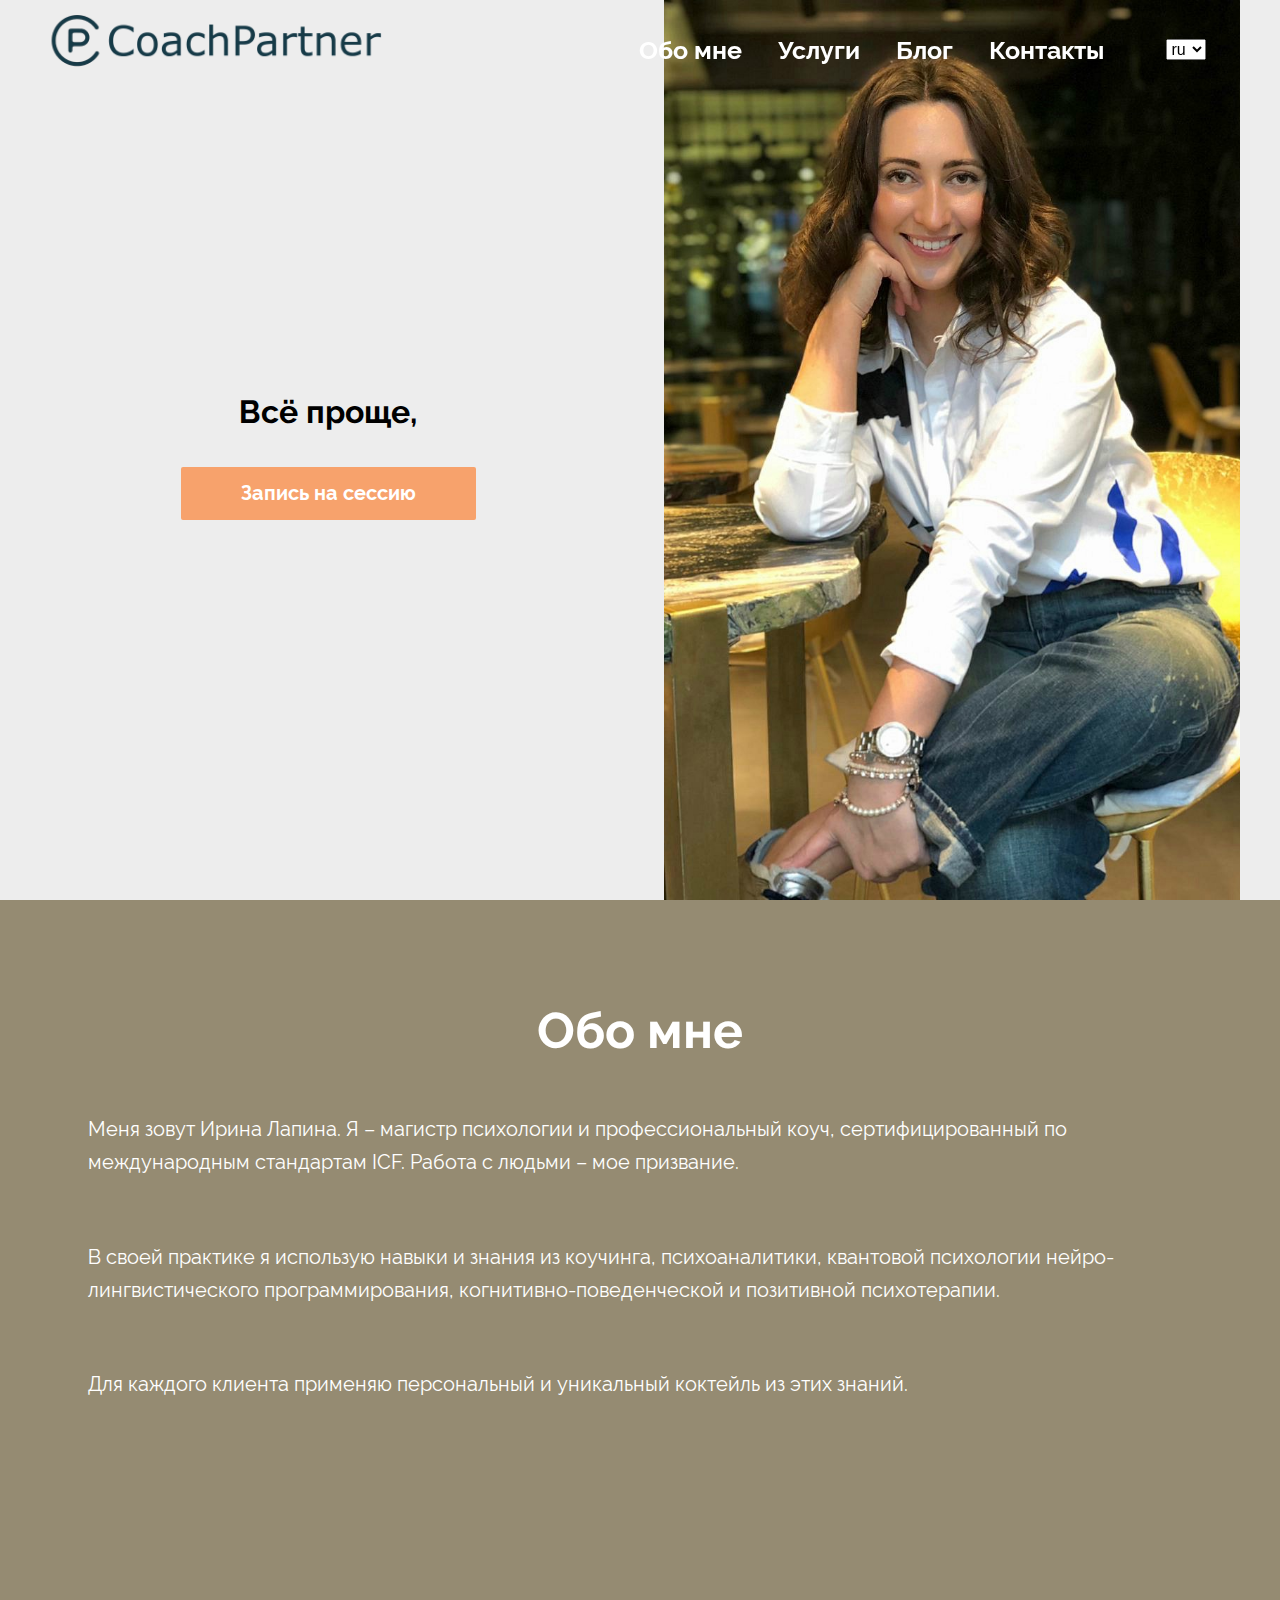
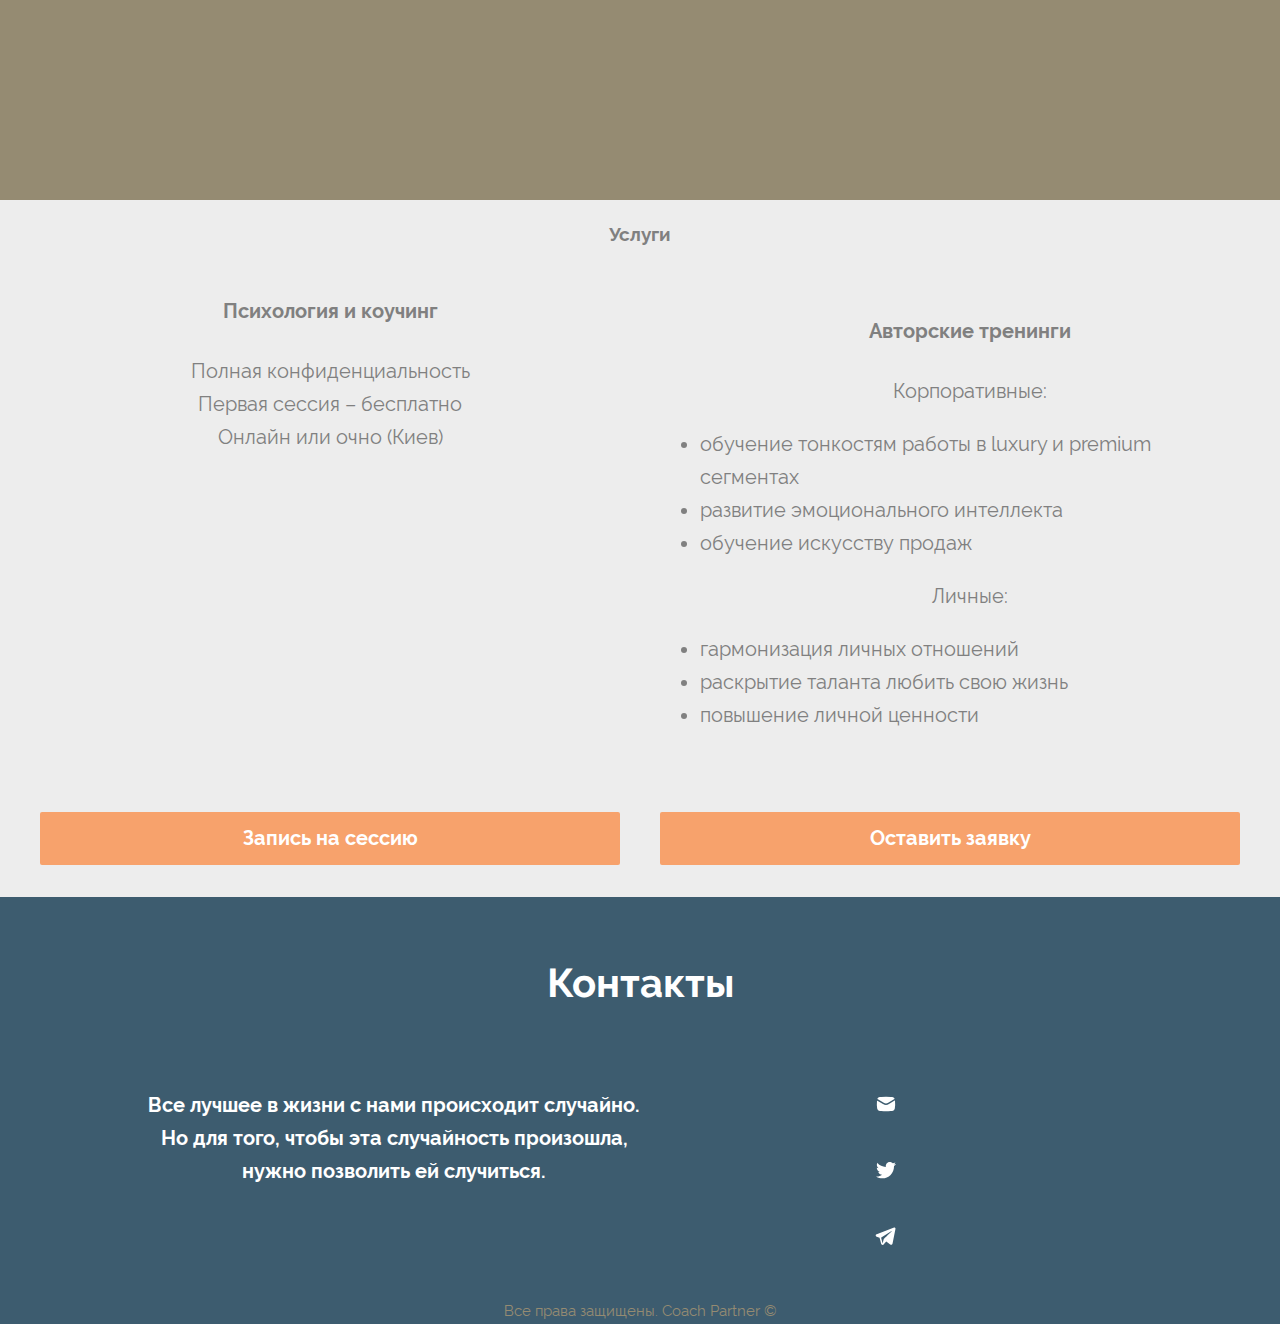
==== index.html @ 84d1369e "Add files via upload" ====
<!DOCTYPE html>
<html lang="ru">

<head>

    <meta charset="utf-8">

    <title>CoachPartner</title>

<!--    <meta name="description" content="">-->

<!--    <meta name="viewport" content="width=device-width, initial-scale=1, maximum-scale=1">-->
<!--    <link rel="shortcut icon" href="img/favicon.ico" type="image/x-icon">-->

<!--    <meta property=”og:title” content=”A15” />-->
<!--    <meta property=”og:url” content=”https://a15.org.ua” />-->
<!--    <meta property=”og:description” content= ”Ви інформуєте, ми — захищаємо.” />-->
<!--    <meta property=”og:image” content=”img/media-logo.png”/>-->
<!--    <meta property=”og:type” content=”article” />-->
<!--&lt;!&ndash;twitter&ndash;&gt;-->
<!--    <meta property=”twitter:title” content=”A15” />-->
<!--    <meta property=”twitter:url” content=”https://a15.org.ua” />-->
<!--    <meta property=”twitter:description” content= ”Ви інформуєте, ми — захищаємо.” />-->
<!--    <meta property=”twitter:image” content=”img/media-logo.png”/>-->



</head>

<body>
<!--scroll to Top button-->
<div id="scrollTop" class="scrollTop" onclick="scrollUp()" style="display: none">вверх</div>

<link rel="stylesheet" href="css/main.min.css">
<link rel="stylesheet" href="css/burger/burger.css">

<!--nav-->
<nav class="navbar" id="navbar">
    <div class="navigation grid">
        <div class="logo"></div>
        <div class="menu">
            <a href="#about">Обо мне</a>
            <a href="#team">Услуги</a>
            <a href="https://" target="_blank">Блог</a>
            <a href="#contacts">Контакты</a>
        </div>
        <!-- language switcher -->
        <div class="lang-menu">
            <!--            <label class="lang_label" for="languages">Мова:</label>-->
            <select id="languages" name="languages" onChange="window.location.href=this.value">
                <option value="ru" selected>ru</option>
                <option value="ua/index.html">ua</option>
                </select>
        </div>
        <!-- hamburger menu-->
        <div class="hamburger-menu">
            <input id="menu__toggle" type="checkbox"/>
            <label class="menu__btn" for="menu__toggle">
                <span></span>
            </label>
            <ul class="menu__box">
                <li><a class="menu__item" href="#about">Обо мне</a></li>
                <li><a class="menu__item" href="#team">Услуги</a></li> <!--переименовать-->
                <li><a class="menu__item" href="https://" target="_blank">Блог</a></li>
                <li><a class="menu__item" href="#contacts">Контакты</a></li>
            </ul>
        </div>
    </div>
</nav>

<!--./nav-->
<header class="main-header">
    <div class="container grid">
        <div class="tagline">
            <p><span class="header-h1">Всё проще, чем кажется!</span></p> <!--<span class="blinking-cursor">|</span>-->
            <a href="#about"> <!-- тут должна быть всплывающая Форма записи-->
                <div class="orange-button">Запись на сессию</div>
            </a>
        </div>
        <div class="header-content"></div>
    </div>
</header>
<!--section about-->
<section class="about" id="about">
<!--    <img src="img/media-logo.png" alt="" style="width: 0; height: 0;">-->
    <div class="container">
        <h2>Обо мне</h2>
        <p>Меня зовут Ирина Лапина. Я – магистр психологии и профессиональный коуч, сертифицированный по международным стандартам ICF.
            Работа с людьми – мое призвание.
        </p>
        <p>В своей практике я использую навыки и знания из коучинга,
            психоаналитики, квантовой психологии нейро-лингвистического программирования,
            когнитивно-поведенческой и позитивной психотерапии.
        </p>
        <p>Для каждого клиента применяю персональный и уникальный коктейль из этих знаний.
        </p>
    </div>
</section>
<!--section footer-->
<section class="services grid">
    <h3 class="services-title">Услуги</h3>
    <div class="container grid">
        <div class="psycho-couching">
            <h4>Психология и коучинг</h4>
            <p>Полная конфиденциальность<br>
                Первая сессия – бесплатно<br>
                Онлайн или очно (Киев)<br>
            </p>

        </div>
        <ul class="autor-training">
            <h4>Авторские тренинги</h4>
            <p>Корпоративные:
            <li>обучение тонкостям работы в luxury и premium сегментах</li>
            <li>развитие эмоционального интеллекта</li>
            <li>обучение искусству продаж</li>
            </p>
            <p>Личные:<br>
            <li>гармонизация личных отношений</li>
            <li>раскрытие таланта любить свою жизнь</li>
            <li>повышение личной ценности</li>
            </p>
        </ul>
        <div class="orange-button">Запись на сессию</div>
        <div class="orange-button">Оставить заявку</div> <!--дубль кноки Зпись на сессию-->
    </div>
</section>

<footer class="contacts grid" id="contacts">
    <h4>Контакты</h4>
        <div class="container grid">
            <div class="contacts__text">
                <p>Все лучшее в жизни с нами происходит случайно.<br>
                    Но для того, чтобы эта случайность произошла,<br>
                    нужно позволить ей случиться.
                </p>
            </div>
                <div class="contacts__icons grid">
                    <a class='mail' href="mailto:office@a15.org.ua">
                        <img src="img/mail.svg" alt="" class="contacts__social-mail">
                    </a>
                    <a href="https://twitter.com/a15org " target="_blank" class="contacts__social-tw">
                        <img src="img/Twitter-white.svg"
                             class='social-item contacts__social-tw-icon'
                             alt="">
                    </a>
                    <div href="https://t.me/a15org" target="_blank" class="contacts__social-tele">
                        <img src="img/Telegram-white.svg"
                             class='social-item contacts__social-tele-icon'
                             alt="">
                    </div>
                </div>
        </div>
    <div class="footer-copy">Все права защищены. Coach Partner ©</div>
</footer>



<!--./section contacts-->

<!-- lower footer -->
<!--<footer class="lower-footer">-->
<!--    <div class="container">-->
<!--        <div class="footer-copy">Всі права захищені. a15 ©</div>-->
<!--    </div>-->
<!--</footer>-->

<script src="js/scripts.min.js"></script>

</body>
</html>
---- css/main.min.css ----
/*! normalize.css v7.0.0 | MIT License | github.com/necolas/normalize.css */html{line-height:1.15;-ms-text-size-adjust:100%;-webkit-text-size-adjust:100%}body{margin:0}article,aside,footer,header,nav,section{display:block}h1{font-size:2em;margin:.67em 0}figcaption,figure,main{display:block}figure{margin:1em 40px}hr{box-sizing:content-box;height:0;overflow:visible}pre{font-family:monospace,monospace;font-size:1em}a{background-color:transparent;-webkit-text-decoration-skip:objects}abbr[title]{border-bottom:none;text-decoration:underline;text-decoration:underline dotted}b,strong{font-weight:inherit}b,strong{font-weight:bolder}code,kbd,samp{font-family:monospace,monospace;font-size:1em}dfn{font-style:italic}mark{background-color:#ff0;color:#000}small{font-size:80%}sub,sup{font-size:75%;line-height:0;position:relative;vertical-align:baseline}sub{bottom:-.25em}sup{top:-.5em}audio,video{display:inline-block}audio:not([controls]){display:none;height:0}img{border-style:none}svg:not(:root){overflow:hidden}button,input,optgroup,select,textarea{font-family:sans-serif;font-size:100%;line-height:1.15;margin:0}button,input{overflow:visible}button,select{text-transform:none}[type=reset],[type=submit],button,html [type=button]{-webkit-appearance:button}[type=button]::-moz-focus-inner,[type=reset]::-moz-focus-inner,[type=submit]::-moz-focus-inner,button::-moz-focus-inner{border-style:none;padding:0}[type=button]:-moz-focusring,[type=reset]:-moz-focusring,[type=submit]:-moz-focusring,button:-moz-focusring{outline:1px dotted ButtonText}fieldset{padding:.35em .75em .625em}legend{box-sizing:border-box;color:inherit;display:table;max-width:100%;padding:0;white-space:normal}progress{display:inline-block;vertical-align:baseline}textarea{overflow:auto}[type=checkbox],[type=radio]{box-sizing:border-box;padding:0}[type=number]::-webkit-inner-spin-button,[type=number]::-webkit-outer-spin-button{height:auto}[type=search]{-webkit-appearance:textfield;outline-offset:-2px}[type=search]::-webkit-search-cancel-button,[type=search]::-webkit-search-decoration{-webkit-appearance:none}::-webkit-file-upload-button{-webkit-appearance:button;font:inherit}details,menu{display:block}summary{display:list-item}canvas{display:inline-block}template{display:none}[hidden]{display:none}@font-face{font-family:raleway;src:url(../fonts/RalewayRegular.woff) format("woff");font-display:swap}@font-face{font-family:raleway;src:url(../fonts/RalewayBold.woff) format("woff");font-weight:700;font-display:swap}*{-webkit-box-sizing:border-box;box-sizing:border-box}:after,:before{-webkit-box-sizing:border-box;box-sizing:border-box}body,html{height:100%}body{font-size:16px;min-width:320px;position:relative;line-height:1.65;font-family:raleway,sans-serif;opacity:1}.img-responsive{display:block;max-width:100%;height:auto}.text-center{text-align:center}.grid{display:grid}.orange-button{display:inline-block;border:none;color:#fff;text-decoration:none;background-color:#f7a26c;padding:10px 60px;font-size:20px;font-weight:800;border-radius:2px;text-align:center;position:relative;outline:0;-webkit-transition:background-color .1s ease;-o-transition:background-color .1s ease;transition:background-color .1s ease;cursor:pointer}.orange-button:hover{background-color:#4b5a65}footer,header,section{width:100%;text-align:center;color:grey}.container{vertical-align:middle;max-width:1200px;margin:0 auto;padding-bottom:2rem}h1,h2{margin:0}section{background-color:#ededed}.scrollTop{z-index:20;position:fixed;color:#fff;background:#555;border-radius:50%;opacity:.7;bottom:1em;right:1em;padding:13px 0;width:50px;height:50px;text-align:center;margin-bottom:13px;font-family:monospace;font-size:13px;text-decoration:none;cursor:pointer;-webkit-touch-callout:none;-webkit-user-select:none;-moz-user-select:none;-ms-user-select:none;user-select:none;-webkit-transition:.5s;-o-transition:.5s;transition:.5s}.scrollTop:hover{background:#333;opacity:.95;-webkit-transition:.5s;-o-transition:.5s;transition:.5s;-webkit-box-shadow:0 0 5px rgba(0,0,0,.5);box-shadow:0 0 5px rgba(0,0,0,.5)}.navbar{position:fixed;top:0;z-index:10000;width:100%;line-height:2;background:rgba(0,0,0,0);-webkit-transition:all 1s ease-out;-o-transition:all 1s ease-out;transition:all 1s ease-out}.navbar .navigation{grid-template-columns:3fr 6fr 1fr;margin:0 auto;max-width:1200px}.navbar .navigation .hamburger-menu{display:none}.navbar .navigation .logo{background-image:url(../img/logotip.png);background-position:center;background-size:contain;background-repeat:no-repeat}.navbar .navigation .menu{padding:1.5rem 0;text-align:right;-webkit-align-content:center;-ms-flex-line-pack:center;align-content:center;-webkit-transition:all .5s ease;-o-transition:all .5s ease;transition:all .5s ease}.navbar .navigation .menu a{margin:0 1rem;font-weight:700;color:#fff;text-decoration:none;font-size:25px;-webkit-transition:all .5s ease;-o-transition:all .5s ease;transition:all .5s ease}.navbar .navigation .menu a:hover{color:#f7a26c;-webkit-transition:all .5s ease;-o-transition:all .5s ease;transition:all .5s ease}.navbar .navigation .menu a:active{color:#f7a26c;-webkit-transition:all .5s ease;-o-transition:all .5s ease;transition:all .5s ease}.navbar .navigation .lang-menu{-webkit-box-align:center;-webkit-align-items:center;-ms-flex-align:center;align-items:center;text-align:right;margin:1.1rem;padding:1rem;-webkit-transition:all .5s ease;-o-transition:all .5s ease;transition:all .5s ease}.navbar .navigation .lang-menu .lang_label{color:#fff;font-weight:700}.navbar-onscroll{background:#e7e7dc;position:fixed;top:0;z-index:10000;width:100%;line-height:2;-webkit-transition:all .5s ease-out;-o-transition:all .5s ease-out;transition:all .5s ease-out;font-family:Arial;font-size:41px;color:#fff}.navbar-onscroll .navigation{grid-template-columns:3fr 6fr 1fr;margin:0 auto;max-width:1200px}.navbar-onscroll .navigation .hamburger-menu{display:none}.navbar-onscroll .navigation .logo{background-image:url(../img/logotip.png);background-position:center;background-size:contain;background-repeat:no-repeat}.navbar-onscroll .navigation .menu{padding:1rem 0;text-align:right;-webkit-align-content:center;-ms-flex-line-pack:center;align-content:center;-webkit-transition:all .5s ease;-o-transition:all .5s ease;transition:all .5s ease}.navbar-onscroll .navigation .menu a{margin:0 1rem;font-weight:700;color:#153b47;text-decoration:none;font-size:20px;-webkit-transition:all .5s ease;-o-transition:all .5s ease;transition:all .5s ease}.navbar-onscroll .navigation .menu a:hover{color:#f7a26c;-webkit-transition:all .5s ease;-o-transition:all .5s ease;transition:all .5s ease}.navbar-onscroll .navigation .menu a:active{color:#f7a26c;-webkit-transition:all .5s ease;-o-transition:all .5s ease;transition:all .5s ease}.navbar-onscroll .navigation .lang-menu{display:none}.main-header{background:#ededed;height:100%}.main-header .container{grid-template-columns:1fr 1fr;grid-auto-rows:100vh;grid-gap:3rem}.main-header .container .tagline{-webkit-align-self:center;-ms-flex-item-align:center;align-self:center}.main-header .container .tagline .header-h1{color:#000;margin:0 auto 0;font-size:2rem;text-align:center;line-height:1;font-weight:700}.main-header .container .tagline .orange-button{margin-top:20px}.main-header .container .header-content{background-image:url(../img/Lapina.jpg);background-size:cover;background-position:top;background-repeat:no-repeat}.about{position:relative;background:#958b72;background-position:center top;overflow:hidden;background-size:cover;-webkit-background-size:cover;background-repeat:no-repeat;-o-background-size:cover;-moz-background-size:cover;min-height:100vh;color:#fff;z-index:1;-webkit-box-pack:center;-webkit-justify-content:center;-ms-flex-pack:center;justify-content:center}.about::before{z-index:-1;content:'';position:absolute;top:0;right:0;bottom:0;left:0}.about .container h2{color:#fff;margin-top:10vh;border-width:5px;font-size:50px}.about .container p{color:#fff;font-size:20px;font-weight:500;text-align:left;padding:1.3rem 3rem}.services .container{grid-template-columns:1fr 1fr;grid-template-rows:auto auto;grid-gap:2em;font-size:20px}.services .container .psycho-couching{text-align:center}.services .container .autor-training{text-align:center;list-style-type:disc}.services .container .autor-training li{text-align:left}.contacts{font-size:40px;color:#fff;background-color:#3d5c6f}.contacts .container{grid-template-columns:1fr 1fr}.contacts .container .contacts__text{font-size:20px;font-weight:600}.contacts .footer-copy{color:#958b72;font-size:15px}@-webkit-keyframes blink{from,to{color:transparent}50%{color:#fff}}@keyframes blink{from,to{color:transparent}50%{color:#fff}}@media only screen and (max-width:1200px){.main-header{line-height:1}.main-header .header-content .header-h1{font-size:3rem}.main-header .header-content .blinking-cursor{font-size:3rem}}@media only screen and (max-width:992px){.navbar .navigation .menu{padding:2rem 0}.navbar .navigation .menu a{font-size:1rem}.main-header .header-content .header-h1{font-size:2.5rem}.main-header .header-content .blinking-cursor{font-size:2.5rem}.team .container{grid-template-columns:.5fr 2fr;grid-gap:2rem;padding:4rem 5% 2rem}.team .container .team__picture{height:10rem;width:10rem}.team .container .team__picture img{width:10rem}.team .container .team__description h3{line-height:1.3}.team .container .team__description h5{font-size:1.2rem}.team .container .team__description .team__social{margin-left:-10px}.team .container .bio{grid-column:1/3;padding-left:50px}.team .container .bio li{margin-left:-31px}.contacts .container{display:block;padding:0 5%}.contacts .container .contacts__title{grid-column:1}}@media only screen and (max-width:768px){.navbar .navigation{grid-template-columns:1fr 6fr 1fr}.navbar .navigation .logo{font-size:20px;padding:1rem 0 0 0}.navbar .navigation .menu{padding:1.3rem 0}.navbar .navigation .menu a{font-size:12px;margin:0 .5rem}.navbar .navigation .lang-menu{padding:0;margin:1.3rem .5rem 0 0}.navbar-onscroll .navigation{grid-template-columns:1fr 6fr 1fr}.navbar-onscroll .navigation .logo{font-size:20px;padding:.7rem 0 0 0}.navbar-onscroll .navigation .menu{padding:1rem 0}.navbar-onscroll .navigation .menu a{font-size:12px;margin:0 .5rem}.navbar-onscroll .navigation .lang-menu{margin:1rem .5rem 0 0}.main-header .header-content{margin-top:100px}.main-header .header-content .header-h1{font-size:1.6rem}.about .container p{font-size:20px}.team .container{grid-template-columns:1fr}.team .container .team__title{grid-column:1/2;text-align:center}.team .container .team__description .team__social{-webkit-box-pack:center;-webkit-justify-content:center;-ms-flex-pack:center;justify-content:center}.team .container .team__description h3,.team .container .team__description h5{text-align:center}.team .container .team__picture{margin:0 auto;width:18rem;height:18rem}.team .container .team__picture img{width:18rem}.team .container .bio{grid-column:1/1}}@media only screen and (max-width:480px){.scrollTop{bottom:5em}.navbar{top:auto;bottom:0;padding-bottom:1rem}.navbar .navigation .menu{display:none}.navbar .navigation .lang-menu{grid-column:2/3;text-align:center}.navbar .navigation .hamburger-menu{display:block}.navbar-onscroll{top:auto;bottom:0;padding-bottom:1rem}.navbar-onscroll .navigation .logo{padding-top:1rem}.navbar-onscroll .navigation .menu{display:none}.navbar-onscroll .navigation .lang-menu{grid-column:2/3;text-align:center;padding:.3rem 0 0 0}.navbar-onscroll .navigation .hamburger-menu{display:block}.main-header .header-content .header-h1{font-size:1.2rem}.about .container p{font-size:14px}.contacts{padding-bottom:50px}}@media only screen and (max-width:320px){.main-header .header-content .header-h1{font-size:1.1rem}}
---- css/burger/burger.css ----
#menu__toggle {
    opacity: 0;
    float: right;
}

#menu__toggle:checked + .menu__btn > span {
    transform: rotate(45deg);
}
#menu__toggle:checked + .menu__btn > span::before {
    top: 0;
    transform: rotate(0deg);
}
#menu__toggle:checked + .menu__btn > span::after {
    top: 0;
    transform: rotate(90deg);
}
#menu__toggle:checked ~ .menu__box {
    bottom: 0 !important;
}
.menu__btn {
    position: absolute;
    top: 25px;
    right: 20px;
    width: 26px;
    height: 26px;
    cursor: pointer;
    z-index: 1;
    margin: .7rem;
}
.menu__btn > span,
.menu__btn > span::before,
.menu__btn > span::after {
    display: block;
    position: absolute;
    width: 100%;
    height: 3px;
    background-color: white;
    transition-duration: .2s;
}
.menu__btn > span::before {
    content: '';
    top: -8px;
}
.menu__btn > span::after {
    content: '';
    top: 8px;
}
.menu__box {
    display: block;
    position: absolute;
    bottom: -100000%;
    right: 0;
    width: 100%;
    height: 100vh;
    margin: 0;
    padding: 70% 50px;
    list-style: none;
    background-color: black;
    opacity: 1;
    box-shadow: 2px 2px 6px rgba(0, 0, 0, .4);
    transition: top .25s ease;
}
.menu__item {
    display: block;
    padding: 12px 24px;
    color: #cfcfcf;
    font-family: 'Roboto', sans-serif;
    font-size: 20px;
    font-weight: 600;
    text-decoration: none;
    transition-duration: 2s;
    text-align: center;
}
.menu__item:hover {
    background-color: black;
}

.hamburger-menu ul li {
    opacity: 0;
}

.hamburger-menu ul li:nth-of-type(1) {
    -webkit-animation: menu-item-anim 1.6s forwards 1s ease-in-out;
    animation: menu-item-anim 1s forwards 1s ease-in-out;
}
.hamburger-menu ul li:nth-of-type(2) {
    -webkit-animation: menu-item-anim 0.6s forwards 1.2s ease-in-out;
    animation: menu-item-anim 1s forwards 1.5s ease-in-out;
}
.hamburger-menu ul li:nth-of-type(3) {
    -webkit-animation: menu-item-anim 0.6s forwards 1.4s ease-in-out;
    animation: menu-item-anim 1s forwards 2s ease-in-out;
}

.hamburger-menu ul li:nth-of-type(4) {
    -webkit-animation: menu-item-anim 0.6s forwards 1.6s ease-in-out;
    animation: menu-item-anim 1s forwards 2.5s ease-in-out;
}

@-webkit-keyframes menu-item-anim {
    from {
        -webkit-transform: translateY(70%);
        transform: translateY(70%);
        opacity: 0;
    }
    to {
        -webkit-transform: translateY(0);
        transform: translateY(0);
        opacity: 1;
    }
}
@keyframes menu-item-anim {
    from {
        -webkit-transform: translateY(70%);
        transform: translateY(70%);
        opacity: 0;
    }
    to {
        -webkit-transform: translateY(0);
        transform: translateY(0);
        opacity: 1;
    }
}

.hamburger-menu ul li {
    opacity: 0;
}
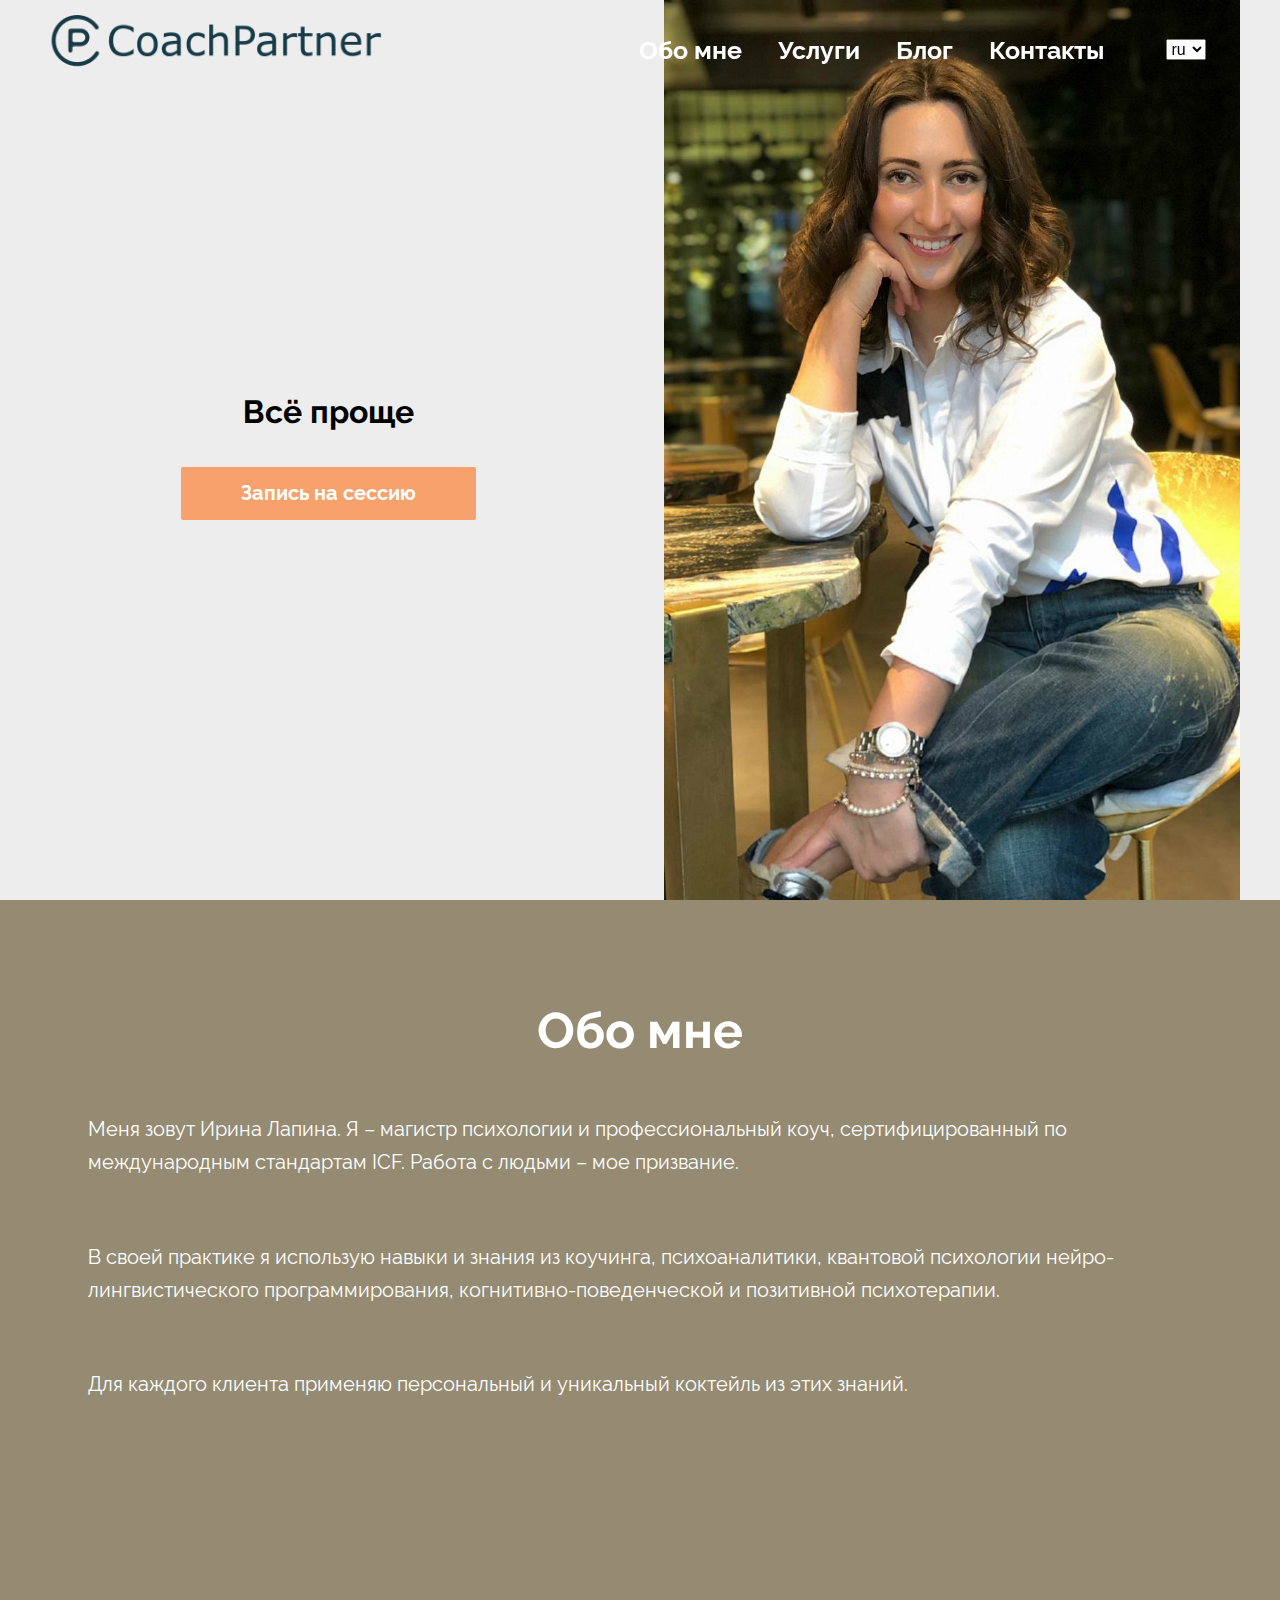
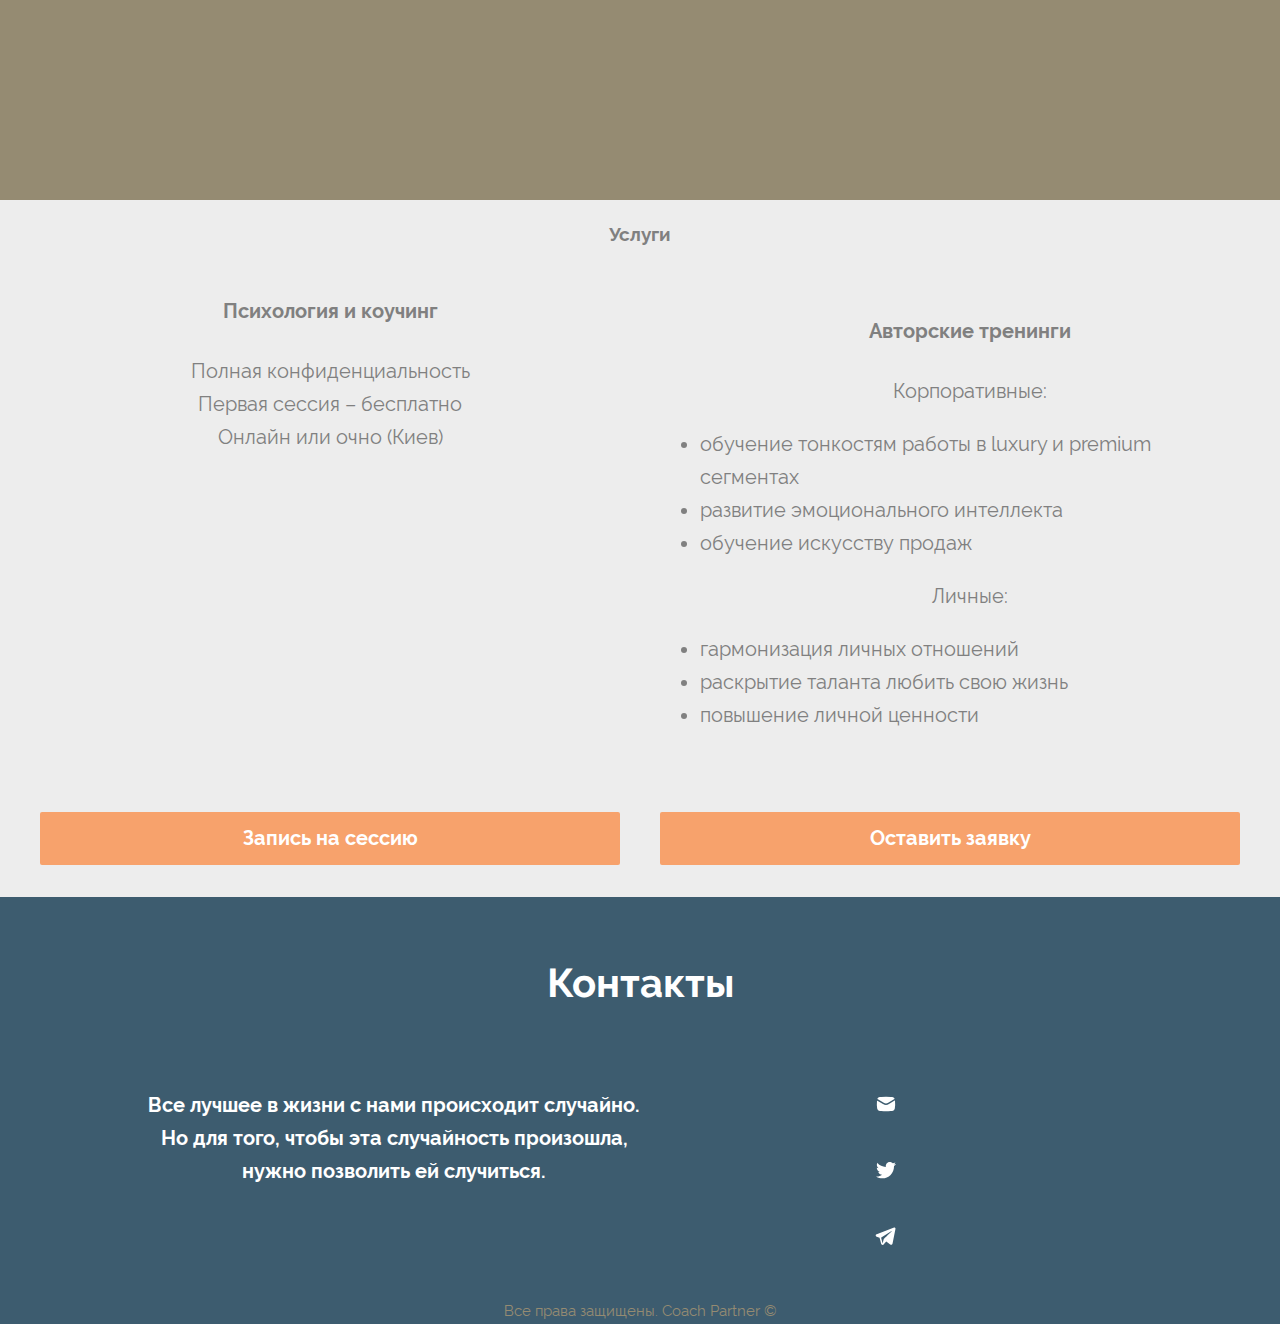
==== commit 18914396: "test" ====
--- a/index.html
+++ b/index.html
@@ -96,6 +96,7 @@
         </p>
     </div>
 </section>
+
 <!--section footer-->
 <section class="services grid">
     <h3 class="services-title">Услуги</h3>
@@ -151,6 +152,7 @@
                     </div>
                 </div>
         </div>
+    
     <div class="footer-copy">Все права защищены. Coach Partner ©</div>
 </footer>
 
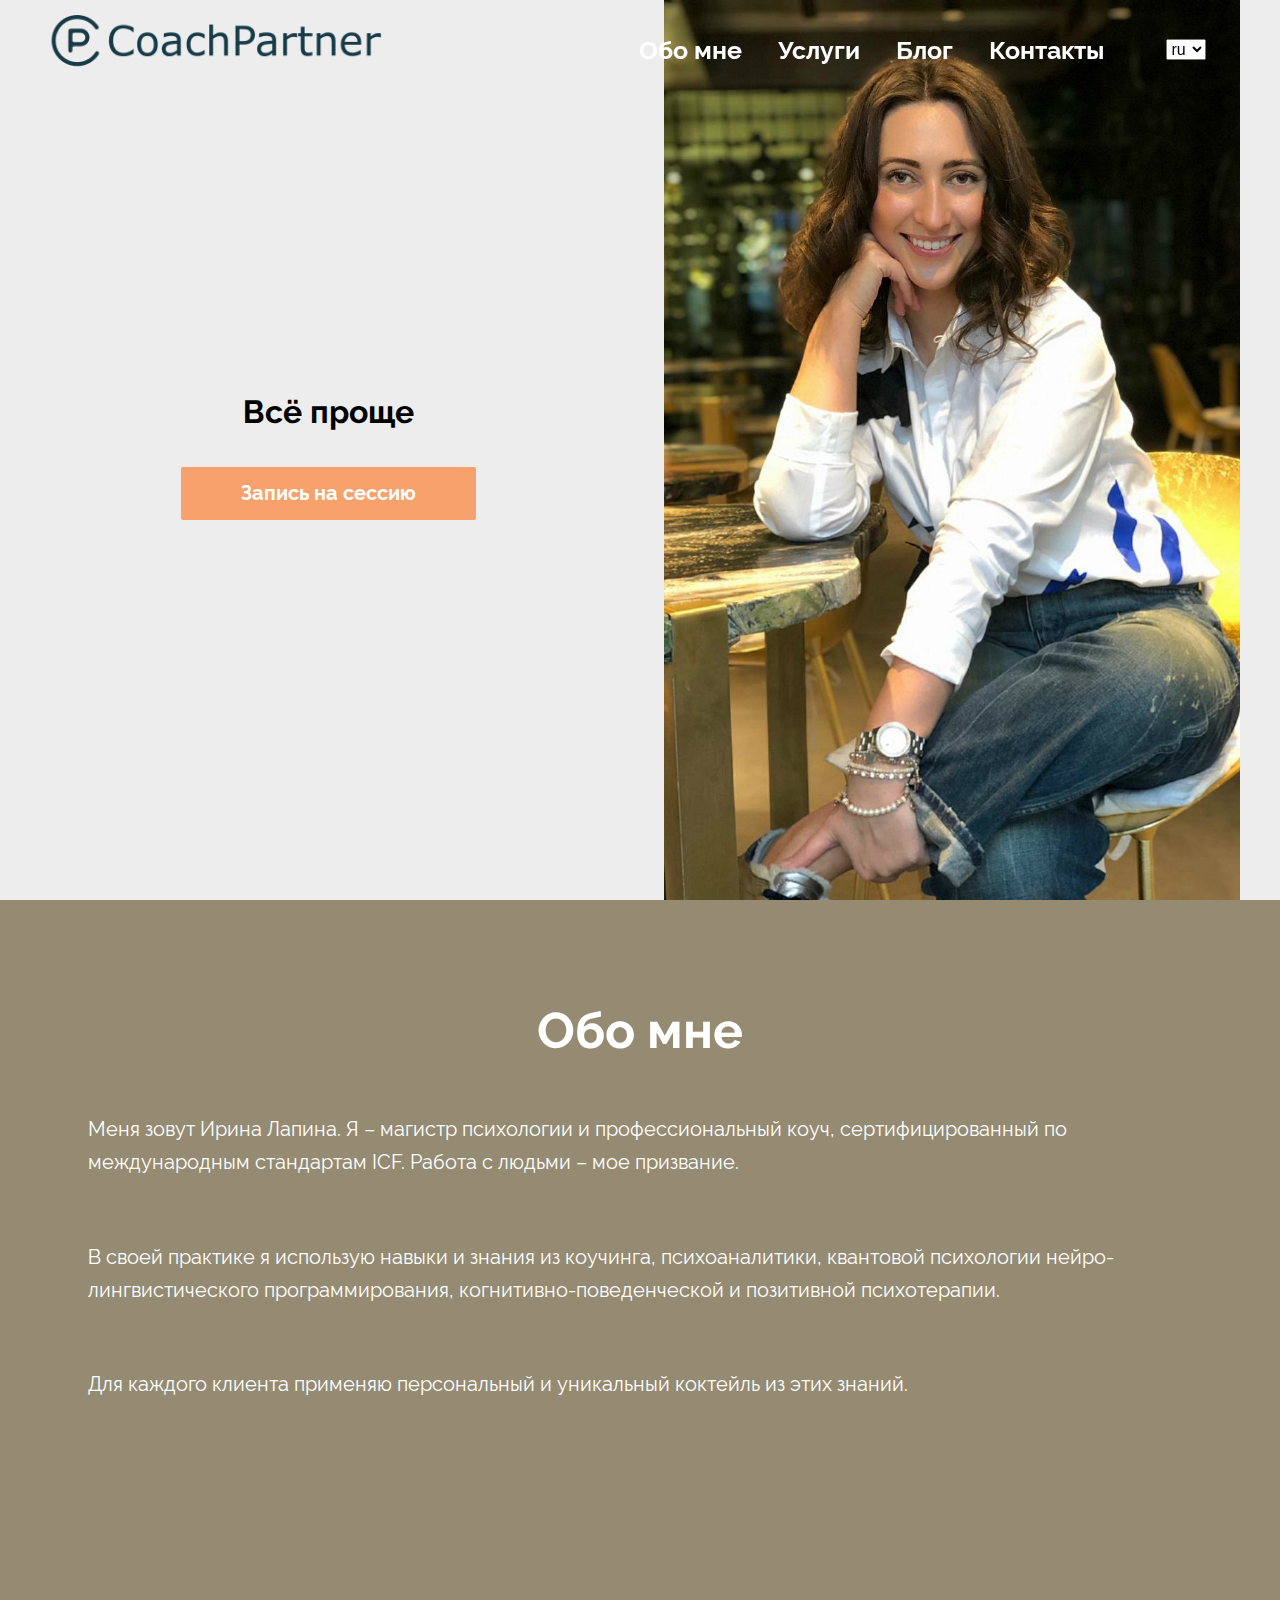
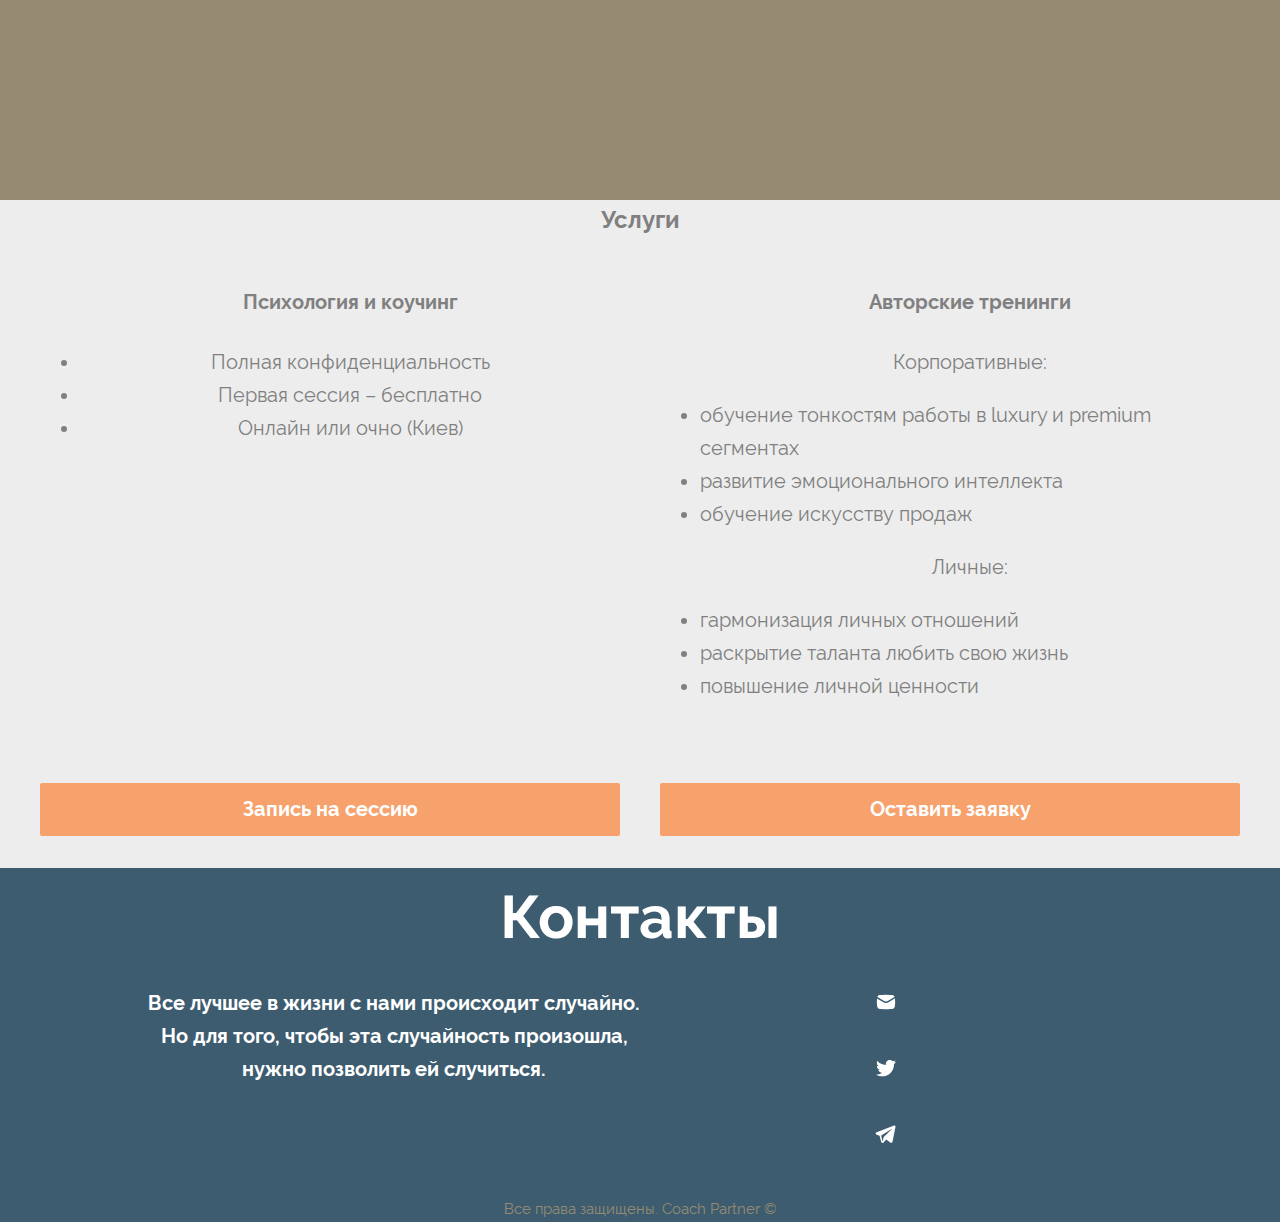
==== commit 608c0316: "14/03" ====
--- a/index.html
+++ b/index.html
@@ -99,16 +99,15 @@
 
 <!--section footer-->
 <section class="services grid">
-    <h3 class="services-title">Услуги</h3>
+    <h2 class="services-title">Услуги</h2>
     <div class="container grid">
-        <div class="psycho-couching">
+        <ul class="psycho-couching">
             <h4>Психология и коучинг</h4>
-            <p>Полная конфиденциальность<br>
-                Первая сессия – бесплатно<br>
-                Онлайн или очно (Киев)<br>
-            </p>
+            <li>Полная конфиденциальность</li>
+            <li>Первая сессия – бесплатно</li>
+            <li>Онлайн или очно (Киев)</li>
 
-        </div>
+        </ul>
         <ul class="autor-training">
             <h4>Авторские тренинги</h4>
             <p>Корпоративные:
@@ -128,7 +127,7 @@
 </section>
 
 <footer class="contacts grid" id="contacts">
-    <h4>Контакты</h4>
+    <h2>Контакты</h2>
         <div class="container grid">
             <div class="contacts__text">
                 <p>Все лучшее в жизни с нами происходит случайно.<br>
@@ -152,7 +151,7 @@
                     </div>
                 </div>
         </div>
-    
+
     <div class="footer-copy">Все права защищены. Coach Partner ©</div>
 </footer>
 
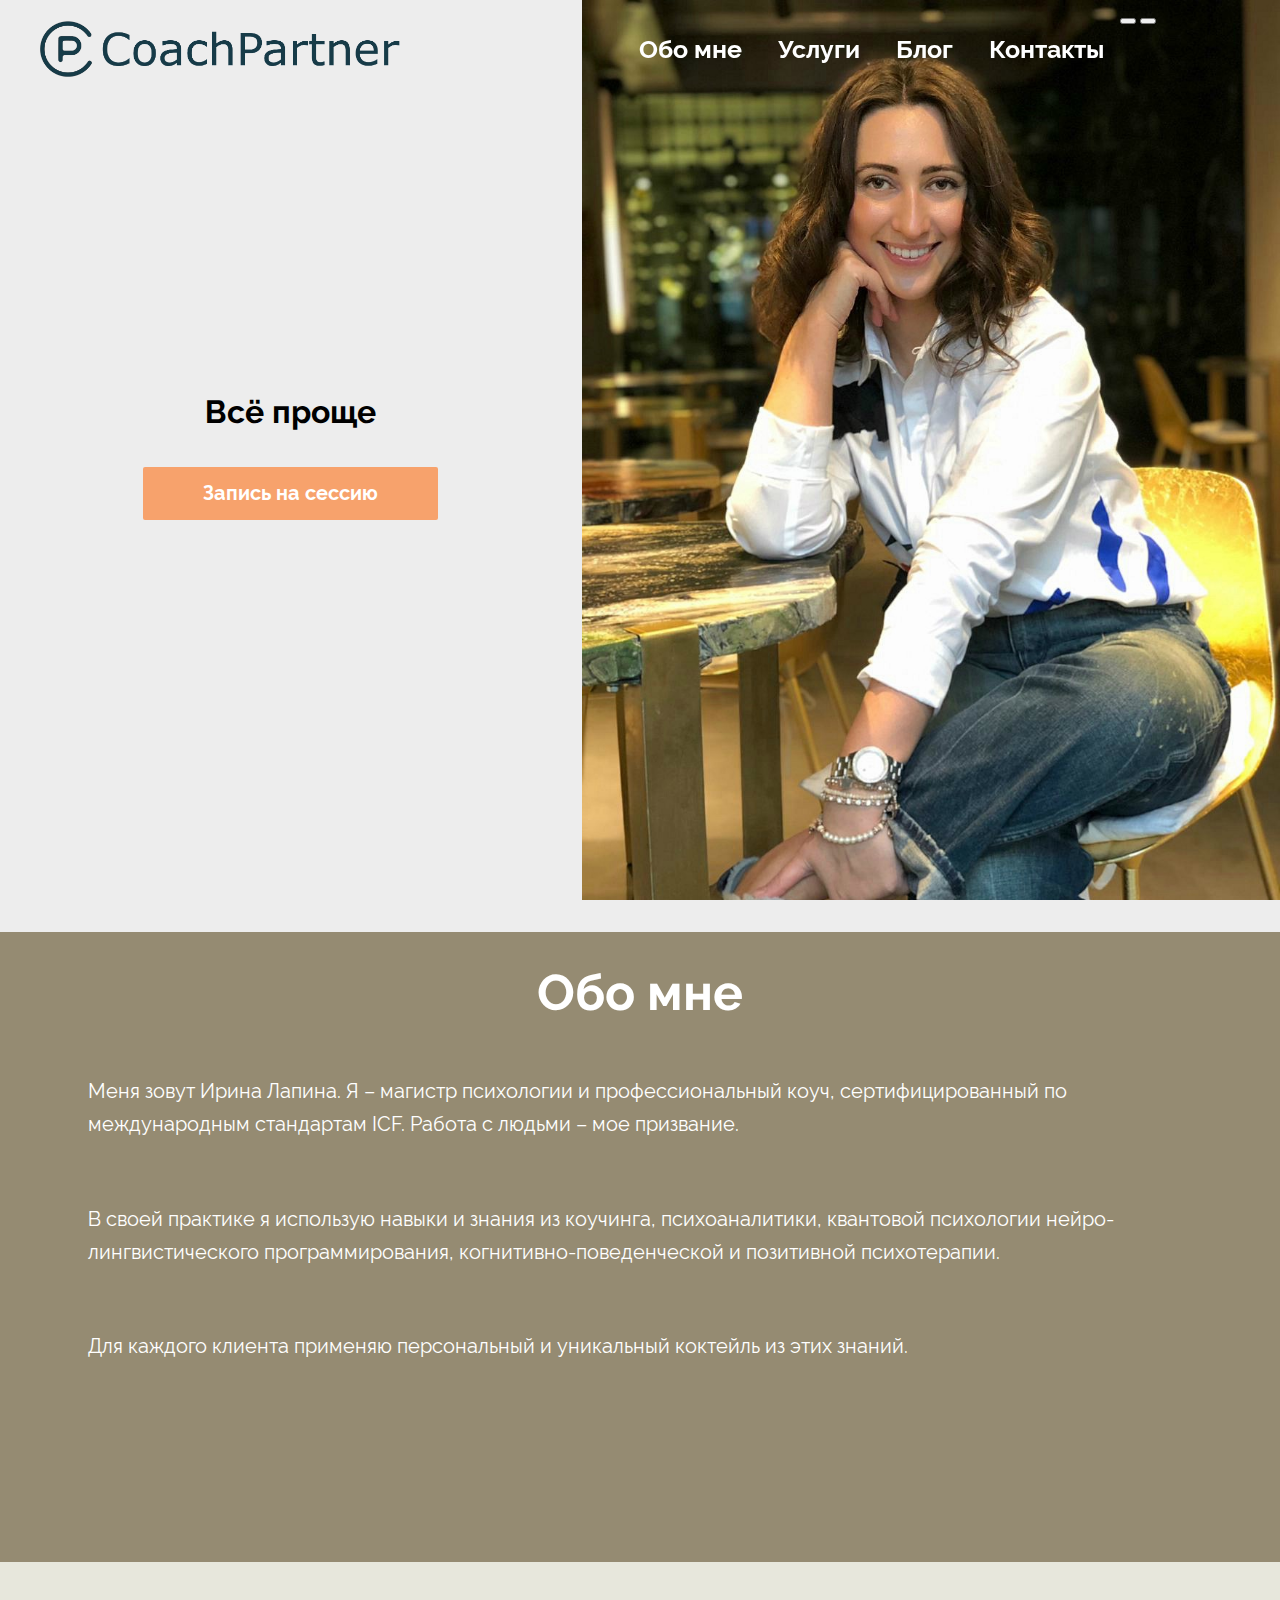
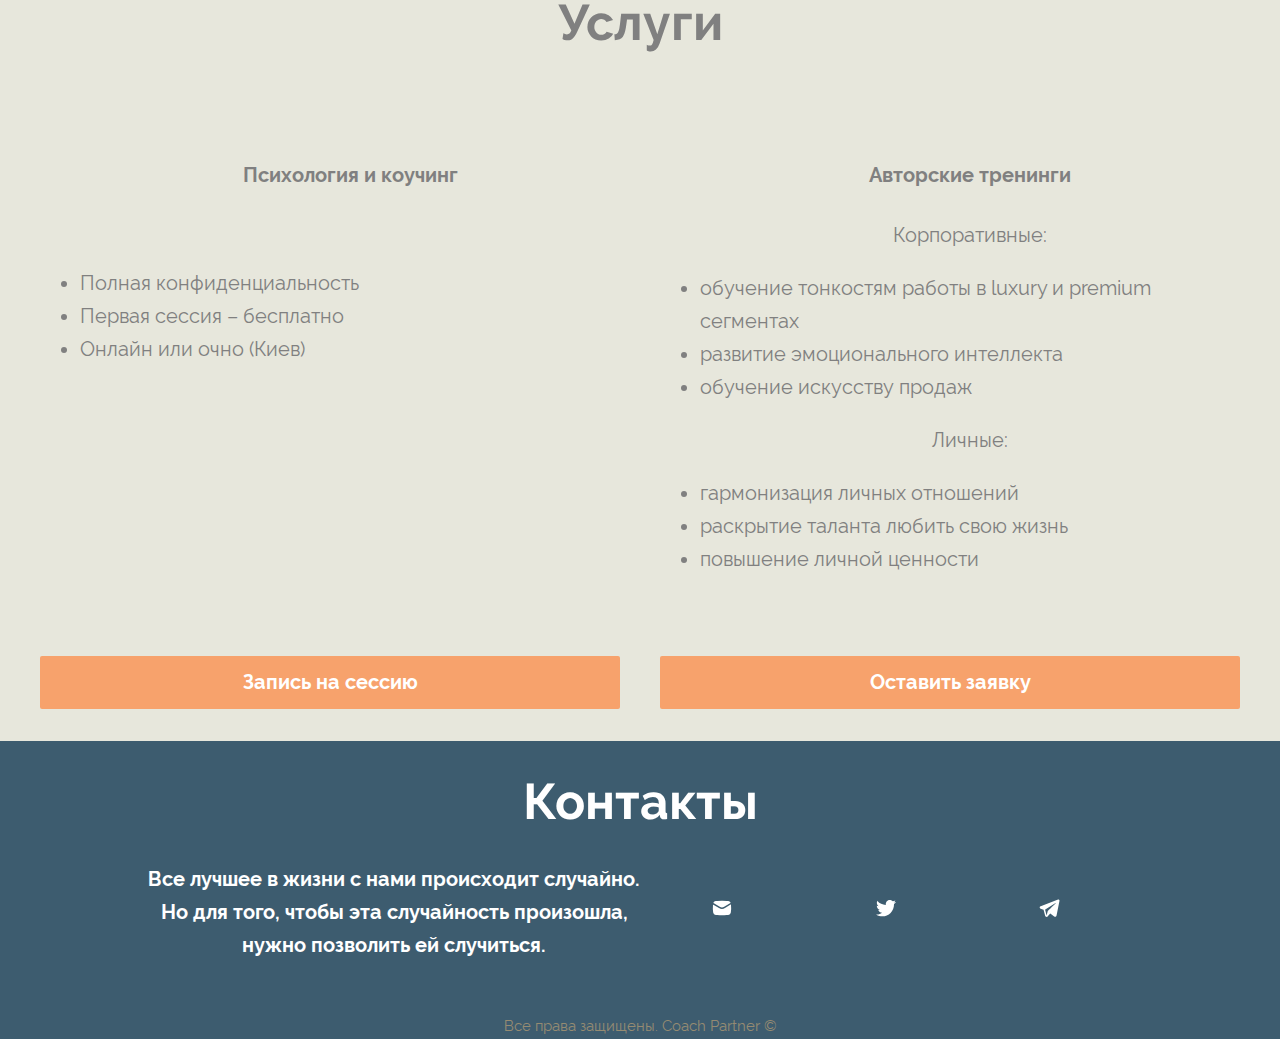
==== commit d61a52ef: "15/03" ====
--- a/index.html
+++ b/index.html
@@ -44,14 +44,18 @@
             <a href="https://" target="_blank">Блог</a>
             <a href="#contacts">Контакты</a>
         </div>
+        <div class="lang-menu">
+            <button class="button RU"></button>
+            <button class="button UA"></button>
+        </div>
         <!-- language switcher -->
-        <div class="lang-menu">
-            <!--            <label class="lang_label" for="languages">Мова:</label>-->
-            <select id="languages" name="languages" onChange="window.location.href=this.value">
-                <option value="ru" selected>ru</option>
-                <option value="ua/index.html">ua</option>
-                </select>
-        </div>
+<!--        <div class="lang-menu">-->
+<!--            &lt;!&ndash;            <label class="lang_label" for="languages">Мова:</label>&ndash;&gt;-->
+<!--            <select id="languages" name="languages" onChange="window.location.href=this.value">-->
+<!--                <option value="ru" selected>ru</option>-->
+<!--                <option value="ua/index.html">ua</option>-->
+<!--                </select>-->
+<!--        </div>-->
         <!-- hamburger menu-->
         <div class="hamburger-menu">
             <input id="menu__toggle" type="checkbox"/>
--- a/css/main.min.css
+++ b/css/main.min.css
@@ -1 +1 @@
-/*! normalize.css v7.0.0 | MIT License | github.com/necolas/normalize.css */html{line-height:1.15;-ms-text-size-adjust:100%;-webkit-text-size-adjust:100%}body{margin:0}article,aside,footer,header,nav,section{display:block}h1{font-size:2em;margin:.67em 0}figcaption,figure,main{display:block}figure{margin:1em 40px}hr{box-sizing:content-box;height:0;overflow:visible}pre{font-family:monospace,monospace;font-size:1em}a{background-color:transparent;-webkit-text-decoration-skip:objects}abbr[title]{border-bottom:none;text-decoration:underline;text-decoration:underline dotted}b,strong{font-weight:inherit}b,strong{font-weight:bolder}code,kbd,samp{font-family:monospace,monospace;font-size:1em}dfn{font-style:italic}mark{background-color:#ff0;color:#000}small{font-size:80%}sub,sup{font-size:75%;line-height:0;position:relative;vertical-align:baseline}sub{bottom:-.25em}sup{top:-.5em}audio,video{display:inline-block}audio:not([controls]){display:none;height:0}img{border-style:none}svg:not(:root){overflow:hidden}button,input,optgroup,select,textarea{font-family:sans-serif;font-size:100%;line-height:1.15;margin:0}button,input{overflow:visible}button,select{text-transform:none}[type=reset],[type=submit],button,html [type=button]{-webkit-appearance:button}[type=button]::-moz-focus-inner,[type=reset]::-moz-focus-inner,[type=submit]::-moz-focus-inner,button::-moz-focus-inner{border-style:none;padding:0}[type=button]:-moz-focusring,[type=reset]:-moz-focusring,[type=submit]:-moz-focusring,button:-moz-focusring{outline:1px dotted ButtonText}fieldset{padding:.35em .75em .625em}legend{box-sizing:border-box;color:inherit;display:table;max-width:100%;padding:0;white-space:normal}progress{display:inline-block;vertical-align:baseline}textarea{overflow:auto}[type=checkbox],[type=radio]{box-sizing:border-box;padding:0}[type=number]::-webkit-inner-spin-button,[type=number]::-webkit-outer-spin-button{height:auto}[type=search]{-webkit-appearance:textfield;outline-offset:-2px}[type=search]::-webkit-search-cancel-button,[type=search]::-webkit-search-decoration{-webkit-appearance:none}::-webkit-file-upload-button{-webkit-appearance:button;font:inherit}details,menu{display:block}summary{display:list-item}canvas{display:inline-block}template{display:none}[hidden]{display:none}@font-face{font-family:raleway;src:url(../fonts/RalewayRegular.woff) format("woff");font-display:swap}@font-face{font-family:raleway;src:url(../fonts/RalewayBold.woff) format("woff");font-weight:700;font-display:swap}*{-webkit-box-sizing:border-box;box-sizing:border-box}:after,:before{-webkit-box-sizing:border-box;box-sizing:border-box}body,html{height:100%}body{font-size:16px;min-width:320px;position:relative;line-height:1.65;font-family:raleway,sans-serif;opacity:1}.img-responsive{display:block;max-width:100%;height:auto}.text-center{text-align:center}.grid{display:grid}.orange-button{display:inline-block;border:none;color:#fff;text-decoration:none;background-color:#f7a26c;padding:10px 60px;font-size:20px;font-weight:800;border-radius:2px;text-align:center;position:relative;outline:0;-webkit-transition:background-color .1s ease;-o-transition:background-color .1s ease;transition:background-color .1s ease;cursor:pointer}.orange-button:hover{background-color:#4b5a65}footer,header,section{width:100%;text-align:center;color:grey}.container{vertical-align:middle;max-width:1200px;margin:0 auto;padding-bottom:2rem}h1,h2{margin:0}section{background-color:#ededed}.scrollTop{z-index:20;position:fixed;color:#fff;background:#555;border-radius:50%;opacity:.7;bottom:1em;right:1em;padding:13px 0;width:50px;height:50px;text-align:center;margin-bottom:13px;font-family:monospace;font-size:13px;text-decoration:none;cursor:pointer;-webkit-touch-callout:none;-webkit-user-select:none;-moz-user-select:none;-ms-user-select:none;user-select:none;-webkit-transition:.5s;-o-transition:.5s;transition:.5s}.scrollTop:hover{background:#333;opacity:.95;-webkit-transition:.5s;-o-transition:.5s;transition:.5s;-webkit-box-shadow:0 0 5px rgba(0,0,0,.5);box-shadow:0 0 5px rgba(0,0,0,.5)}.navbar{position:fixed;top:0;z-index:10000;width:100%;line-height:2;background:rgba(0,0,0,0);-webkit-transition:all 1s ease-out;-o-transition:all 1s ease-out;transition:all 1s ease-out}.navbar .navigation{grid-template-columns:3fr 6fr 1fr;margin:0 auto;max-width:1200px}.navbar .navigation .hamburger-menu{display:none}.navbar .navigation .logo{background-image:url(../img/logotip.png);background-position:center;background-size:contain;background-repeat:no-repeat}.navbar .navigation .menu{padding:1.5rem 0;text-align:right;-webkit-align-content:center;-ms-flex-line-pack:center;align-content:center;-webkit-transition:all .5s ease;-o-transition:all .5s ease;transition:all .5s ease}.navbar .navigation .menu a{margin:0 1rem;font-weight:700;color:#fff;text-decoration:none;font-size:25px;-webkit-transition:all .5s ease;-o-transition:all .5s ease;transition:all .5s ease}.navbar .navigation .menu a:hover{color:#f7a26c;-webkit-transition:all .5s ease;-o-transition:all .5s ease;transition:all .5s ease}.navbar .navigation .menu a:active{color:#f7a26c;-webkit-transition:all .5s ease;-o-transition:all .5s ease;transition:all .5s ease}.navbar .navigation .lang-menu{-webkit-box-align:center;-webkit-align-items:center;-ms-flex-align:center;align-items:center;text-align:right;margin:1.1rem;padding:1rem;-webkit-transition:all .5s ease;-o-transition:all .5s ease;transition:all .5s ease}.navbar .navigation .lang-menu .lang_label{color:#fff;font-weight:700}.navbar-onscroll{background:#e7e7dc;position:fixed;top:0;z-index:10000;width:100%;line-height:2;-webkit-transition:all .5s ease-out;-o-transition:all .5s ease-out;transition:all .5s ease-out;font-family:Arial;font-size:41px;color:#fff}.navbar-onscroll .navigation{grid-template-columns:3fr 6fr 1fr;margin:0 auto;max-width:1200px}.navbar-onscroll .navigation .hamburger-menu{display:none}.navbar-onscroll .navigation .logo{background-image:url(../img/logotip.png);background-position:center;background-size:contain;background-repeat:no-repeat}.navbar-onscroll .navigation .menu{padding:1rem 0;text-align:right;-webkit-align-content:center;-ms-flex-line-pack:center;align-content:center;-webkit-transition:all .5s ease;-o-transition:all .5s ease;transition:all .5s ease}.navbar-onscroll .navigation .menu a{margin:0 1rem;font-weight:700;color:#153b47;text-decoration:none;font-size:20px;-webkit-transition:all .5s ease;-o-transition:all .5s ease;transition:all .5s ease}.navbar-onscroll .navigation .menu a:hover{color:#f7a26c;-webkit-transition:all .5s ease;-o-transition:all .5s ease;transition:all .5s ease}.navbar-onscroll .navigation .menu a:active{color:#f7a26c;-webkit-transition:all .5s ease;-o-transition:all .5s ease;transition:all .5s ease}.navbar-onscroll .navigation .lang-menu{display:none}.main-header{background:#ededed;height:100%}.main-header .container{grid-template-columns:1fr 1fr;grid-auto-rows:100vh;grid-gap:3rem}.main-header .container .tagline{-webkit-align-self:center;-ms-flex-item-align:center;align-self:center}.main-header .container .tagline .header-h1{color:#000;margin:0 auto 0;font-size:2rem;text-align:center;line-height:1;font-weight:700}.main-header .container .tagline .orange-button{margin-top:20px}.main-header .container .header-content{background-image:url(../img/Lapina.jpg);background-size:cover;background-position:top;background-repeat:no-repeat}.about{position:relative;background:#958b72;background-position:center top;overflow:hidden;background-size:cover;-webkit-background-size:cover;background-repeat:no-repeat;-o-background-size:cover;-moz-background-size:cover;min-height:100vh;color:#fff;z-index:1;-webkit-box-pack:center;-webkit-justify-content:center;-ms-flex-pack:center;justify-content:center}.about::before{z-index:-1;content:'';position:absolute;top:0;right:0;bottom:0;left:0}.about .container h2{color:#fff;margin-top:10vh;border-width:5px;font-size:50px}.about .container p{color:#fff;font-size:20px;font-weight:500;text-align:left;padding:1.3rem 3rem}.services .container{grid-template-columns:1fr 1fr;grid-template-rows:auto auto;grid-gap:2em;font-size:20px}.services .container .psycho-couching{text-align:center}.services .container .autor-training{text-align:center;list-style-type:disc}.services .container .autor-training li{text-align:left}.contacts{font-size:40px;color:#fff;background-color:#3d5c6f}.contacts .container{grid-template-columns:1fr 1fr}.contacts .container .contacts__text{font-size:20px;font-weight:600}.contacts .footer-copy{color:#958b72;font-size:15px}@-webkit-keyframes blink{from,to{color:transparent}50%{color:#fff}}@keyframes blink{from,to{color:transparent}50%{color:#fff}}@media only screen and (max-width:1200px){.main-header{line-height:1}.main-header .header-content .header-h1{font-size:3rem}.main-header .header-content .blinking-cursor{font-size:3rem}}@media only screen and (max-width:992px){.navbar .navigation .menu{padding:2rem 0}.navbar .navigation .menu a{font-size:1rem}.main-header .header-content .header-h1{font-size:2.5rem}.main-header .header-content .blinking-cursor{font-size:2.5rem}.team .container{grid-template-columns:.5fr 2fr;grid-gap:2rem;padding:4rem 5% 2rem}.team .container .team__picture{height:10rem;width:10rem}.team .container .team__picture img{width:10rem}.team .container .team__description h3{line-height:1.3}.team .container .team__description h5{font-size:1.2rem}.team .container .team__description .team__social{margin-left:-10px}.team .container .bio{grid-column:1/3;padding-left:50px}.team .container .bio li{margin-left:-31px}.contacts .container{display:block;padding:0 5%}.contacts .container .contacts__title{grid-column:1}}@media only screen and (max-width:768px){.navbar .navigation{grid-template-columns:1fr 6fr 1fr}.navbar .navigation .logo{font-size:20px;padding:1rem 0 0 0}.navbar .navigation .menu{padding:1.3rem 0}.navbar .navigation .menu a{font-size:12px;margin:0 .5rem}.navbar .navigation .lang-menu{padding:0;margin:1.3rem .5rem 0 0}.navbar-onscroll .navigation{grid-template-columns:1fr 6fr 1fr}.navbar-onscroll .navigation .logo{font-size:20px;padding:.7rem 0 0 0}.navbar-onscroll .navigation .menu{padding:1rem 0}.navbar-onscroll .navigation .menu a{font-size:12px;margin:0 .5rem}.navbar-onscroll .navigation .lang-menu{margin:1rem .5rem 0 0}.main-header .header-content{margin-top:100px}.main-header .header-content .header-h1{font-size:1.6rem}.about .container p{font-size:20px}.team .container{grid-template-columns:1fr}.team .container .team__title{grid-column:1/2;text-align:center}.team .container .team__description .team__social{-webkit-box-pack:center;-webkit-justify-content:center;-ms-flex-pack:center;justify-content:center}.team .container .team__description h3,.team .container .team__description h5{text-align:center}.team .container .team__picture{margin:0 auto;width:18rem;height:18rem}.team .container .team__picture img{width:18rem}.team .container .bio{grid-column:1/1}}@media only screen and (max-width:480px){.scrollTop{bottom:5em}.navbar{top:auto;bottom:0;padding-bottom:1rem}.navbar .navigation .menu{display:none}.navbar .navigation .lang-menu{grid-column:2/3;text-align:center}.navbar .navigation .hamburger-menu{display:block}.navbar-onscroll{top:auto;bottom:0;padding-bottom:1rem}.navbar-onscroll .navigation .logo{padding-top:1rem}.navbar-onscroll .navigation .menu{display:none}.navbar-onscroll .navigation .lang-menu{grid-column:2/3;text-align:center;padding:.3rem 0 0 0}.navbar-onscroll .navigation .hamburger-menu{display:block}.main-header .header-content .header-h1{font-size:1.2rem}.about .container p{font-size:14px}.contacts{padding-bottom:50px}}@media only screen and (max-width:320px){.main-header .header-content .header-h1{font-size:1.1rem}}+/*! normalize.css v7.0.0 | MIT License | github.com/necolas/normalize.css */html{line-height:1.15;-ms-text-size-adjust:100%;-webkit-text-size-adjust:100%}body{margin:0}article,aside,footer,header,nav,section{display:block}h1{font-size:2em;margin:.67em 0}figcaption,figure,main{display:block}figure{margin:1em 40px}hr{box-sizing:content-box;height:0;overflow:visible}pre{font-family:monospace,monospace;font-size:1em}a{background-color:transparent;-webkit-text-decoration-skip:objects}abbr[title]{border-bottom:none;text-decoration:underline;text-decoration:underline dotted}b,strong{font-weight:inherit}b,strong{font-weight:bolder}code,kbd,samp{font-family:monospace,monospace;font-size:1em}dfn{font-style:italic}mark{background-color:#ff0;color:#000}small{font-size:80%}sub,sup{font-size:75%;line-height:0;position:relative;vertical-align:baseline}sub{bottom:-.25em}sup{top:-.5em}audio,video{display:inline-block}audio:not([controls]){display:none;height:0}img{border-style:none}svg:not(:root){overflow:hidden}button,input,optgroup,select,textarea{font-family:sans-serif;font-size:100%;line-height:1.15;margin:0}button,input{overflow:visible}button,select{text-transform:none}[type=reset],[type=submit],button,html [type=button]{-webkit-appearance:button}[type=button]::-moz-focus-inner,[type=reset]::-moz-focus-inner,[type=submit]::-moz-focus-inner,button::-moz-focus-inner{border-style:none;padding:0}[type=button]:-moz-focusring,[type=reset]:-moz-focusring,[type=submit]:-moz-focusring,button:-moz-focusring{outline:1px dotted ButtonText}fieldset{padding:.35em .75em .625em}legend{box-sizing:border-box;color:inherit;display:table;max-width:100%;padding:0;white-space:normal}progress{display:inline-block;vertical-align:baseline}textarea{overflow:auto}[type=checkbox],[type=radio]{box-sizing:border-box;padding:0}[type=number]::-webkit-inner-spin-button,[type=number]::-webkit-outer-spin-button{height:auto}[type=search]{-webkit-appearance:textfield;outline-offset:-2px}[type=search]::-webkit-search-cancel-button,[type=search]::-webkit-search-decoration{-webkit-appearance:none}::-webkit-file-upload-button{-webkit-appearance:button;font:inherit}details,menu{display:block}summary{display:list-item}canvas{display:inline-block}template{display:none}[hidden]{display:none}@font-face{font-family:raleway;src:url(../fonts/RalewayRegular.woff) format("woff");font-display:swap}@font-face{font-family:raleway;src:url(../fonts/RalewayBold.woff) format("woff");font-weight:700;font-display:swap}*{-webkit-box-sizing:border-box;box-sizing:border-box}:after,:before{-webkit-box-sizing:border-box;box-sizing:border-box}body,html{height:100%}body{font-size:16px;min-width:320px;position:relative;line-height:1.65;font-family:raleway,sans-serif;opacity:1}.img-responsive{display:block;max-width:100%;height:auto}.text-center{text-align:center}.grid{display:grid}.orange-button{display:inline-block;border:none;color:#fff;text-decoration:none;background-color:#f7a26c;padding:10px 60px;font-size:20px;font-weight:800;border-radius:2px;text-align:center;position:relative;outline:0;-webkit-transition:background-color .1s ease;-o-transition:background-color .1s ease;transition:background-color .1s ease;cursor:pointer}.orange-button:hover{background-color:#4b5a65}footer,header,section{width:100%;text-align:center;color:grey}.container{vertical-align:middle;max-width:1200px;margin:0 auto;padding-bottom:2rem}h1,h2{margin:0}section{background-color:#ededed}.scrollTop{z-index:20;position:fixed;color:#fff;background:#555;border-radius:50%;opacity:.7;bottom:1em;right:1em;padding:13px 0;width:50px;height:50px;text-align:center;margin-bottom:13px;font-family:monospace;font-size:13px;text-decoration:none;cursor:pointer;-webkit-touch-callout:none;-webkit-user-select:none;-moz-user-select:none;-ms-user-select:none;user-select:none;-webkit-transition:.5s;-o-transition:.5s;transition:.5s}.scrollTop:hover{background:#333;opacity:.95;-webkit-transition:.5s;-o-transition:.5s;transition:.5s;-webkit-box-shadow:0 0 5px rgba(0,0,0,.5);box-shadow:0 0 5px rgba(0,0,0,.5)}.navbar{position:fixed;top:0;z-index:10000;width:100%;line-height:2;background:rgba(0,0,0,0);-webkit-transition:all 1s ease-out;-o-transition:all 1s ease-out;transition:all 1s ease-out}.navbar .navigation{grid-template-columns:3fr 6fr 1fr;margin:0 auto;max-width:1200px}.navbar .navigation .hamburger-menu{display:none}.navbar .navigation .logo{background-image:url(../img/logotip.png);background-position:center;background-size:contain;background-repeat:no-repeat}.navbar .navigation .menu{padding:1.5rem 0;text-align:right;-webkit-align-content:center;-ms-flex-line-pack:center;align-content:center;-webkit-transition:all .5s ease;-o-transition:all .5s ease;transition:all .5s ease;-webkit-box-align:center;-webkit-align-items:center;-ms-flex-align:center;align-items:center;-webkit-transition-duration:.4s;-o-transition-duration:.4s;transition-duration:.4s;cursor:pointer}.navbar .navigation .menu a{margin:0 1rem;font-weight:700;color:#fff;text-decoration:none;font-size:25px;-webkit-transition:all .5s ease;-o-transition:all .5s ease;transition:all .5s ease}.navbar .navigation .menu a:hover{color:#f7a26c;-webkit-transition:all .5s ease;-o-transition:all .5s ease;transition:all .5s ease}.navbar .navigation .menu a:active{color:#f7a26c;-webkit-transition:all .5s ease;-o-transition:all .5s ease;transition:all .5s ease}.navbar .navigation .menu .RU{width:48px;height:32px;background-image:url(app/img/Flag-RU.png);background-repeat:no-repeat}.navbar .navigation .menu:hover{background:#000}.navbar .navigation .menu .UA{width:48px;height:32px;background-image:url(app/img/Flag-UA.png);background-repeat:no-repeat}.navbar-onscroll{background:#e7e7dc;position:fixed;top:0;z-index:10000;width:100%;line-height:2;-webkit-transition:all .5s ease-out;-o-transition:all .5s ease-out;transition:all .5s ease-out;font-family:Arial;color:#fff}.navbar-onscroll .navigation{grid-template-columns:3fr 6fr 1fr;margin:0 auto;max-width:1200px}.navbar-onscroll .navigation .hamburger-menu{display:none}.navbar-onscroll .navigation .logo{background-image:url(../img/logotip.png);background-position:center;background-size:contain;background-repeat:no-repeat}.navbar-onscroll .navigation .menu{padding:1rem 0;text-align:right;-webkit-align-content:center;-ms-flex-line-pack:center;align-content:center;-webkit-transition:all .5s ease;-o-transition:all .5s ease;transition:all .5s ease}.navbar-onscroll .navigation .menu a{margin:0 1rem;font-weight:700;color:#153b47;text-decoration:none;font-size:20px;-webkit-transition:all .5s ease;-o-transition:all .5s ease;transition:all .5s ease}.navbar-onscroll .navigation .menu a:hover{color:#f7a26c;-webkit-transition:all .5s ease;-o-transition:all .5s ease;transition:all .5s ease}.navbar-onscroll .navigation .menu a:active{color:#f7a26c;-webkit-transition:all .5s ease;-o-transition:all .5s ease;transition:all .5s ease}.navbar-onscroll .navigation .lang-menu{-webkit-box-align:center;-webkit-align-items:center;-ms-flex-align:center;align-items:center;text-align:right;margin:1.1rem;-webkit-transition:all .5s ease;-o-transition:all .5s ease;transition:all .5s ease}.navbar-onscroll .navigation .lang-menu .lang_label{color:#fff;font-weight:700}.main-header{background:#ededed;min-height:100vh;padding-bottom:0}.main-header .container{grid-template-columns:1fr 1.2fr;grid-auto-rows:100vh;max-width:none}.main-header .container .tagline{-webkit-align-self:center;-ms-flex-item-align:center;align-self:center}.main-header .container .tagline .header-h1{color:#000;margin:0 auto 0;font-size:2rem;text-align:center;line-height:1;font-weight:700}.main-header .container .tagline .orange-button{margin-top:20px}.main-header .container .header-content{background-image:url(../img/Lapina.jpg);background-size:cover;background-position:top;background-repeat:no-repeat}.about{background:#958b72;min-height:70vh}.about .container h2{color:#fff;padding-top:20px;border-width:5px;font-size:50px}.about .container p{color:#fff;font-size:20px;font-weight:500;text-align:left;padding:1.3rem 3rem}.services{background-color:#e7e7dc}.services .services-title{font-size:50px;padding-top:20px;padding-bottom:3rem}.services .container{grid-template-columns:1fr 1fr;grid-template-rows:auto;grid-gap:2em;font-size:20px}.services .container .psycho-couching{text-align:center}.services .container .psycho-couching h4{padding-bottom:3rem}.services .container .psycho-couching li{text-align:left}.services .container .autor-training{text-align:center;list-style-type:disc}.services .container .autor-training li{text-align:left}.contacts{color:#fff;background-color:#3d5c6f}.contacts h2{color:#fff;padding-top:20px;border-width:5px;font-size:50px}.contacts .container{grid-template-columns:1fr 1fr}.contacts .container .contacts__text{font-size:20px;font-weight:600}.contacts .container .contacts__icons{grid-template-columns:1fr 1fr 1fr;align-self:center}.contacts .footer-copy{color:#958b72;font-size:15px}@-webkit-keyframes blink{from,to{color:transparent}50%{color:#fff}}@keyframes blink{from,to{color:transparent}50%{color:#fff}}@media only screen and (max-width:1200px){.main-header{line-height:1}.main-header .header-content .header-h1{font-size:3rem}.main-header .header-content .blinking-cursor{font-size:3rem}}@media only screen and (max-width:992px){.navbar .navigation .menu{padding:2rem 0}.navbar .navigation .menu a{font-size:1rem}.main-header .header-content .header-h1{font-size:2.5rem}.main-header .header-content .blinking-cursor{font-size:2.5rem}.team .container{grid-template-columns:.5fr 2fr;grid-gap:2rem;padding:4rem 5% 2rem}.team .container .team__picture{height:10rem;width:10rem}.team .container .team__picture img{width:10rem}.team .container .team__description h3{line-height:1.3}.team .container .team__description h5{font-size:1.2rem}.team .container .team__description .team__social{margin-left:-10px}.team .container .bio{grid-column:1/3;padding-left:50px}.team .container .bio li{margin-left:-31px}.contacts .container{display:block;padding:0 5%}.contacts .container .contacts__title{grid-column:1}}@media only screen and (max-width:768px){.navbar .navigation{grid-template-columns:1fr 6fr 1fr}.navbar .navigation .logo{font-size:20px;padding:1rem 0 0 0}.navbar .navigation .menu{padding:1.3rem 0}.navbar .navigation .menu a{font-size:12px;margin:0 .5rem}.navbar .navigation .lang-menu{padding:0;margin:1.3rem .5rem 0 0}.navbar-onscroll .navigation{grid-template-columns:1fr 6fr 1fr}.navbar-onscroll .navigation .logo{font-size:20px;padding:.7rem 0 0 0}.navbar-onscroll .navigation .menu{padding:1rem 0}.navbar-onscroll .navigation .menu a{font-size:12px;margin:0 .5rem}.navbar-onscroll .navigation .lang-menu{margin:1rem .5rem 0 0}.main-header .header-content{margin-top:100px}.main-header .header-content .header-h1{font-size:1.6rem}.about .container p{font-size:20px}.team .container{grid-template-columns:1fr}.team .container .team__title{grid-column:1/2;text-align:center}.team .container .team__description .team__social{-webkit-box-pack:center;-webkit-justify-content:center;-ms-flex-pack:center;justify-content:center}.team .container .team__description h3,.team .container .team__description h5{text-align:center}.team .container .team__picture{margin:0 auto;width:18rem;height:18rem}.team .container .team__picture img{width:18rem}.team .container .bio{grid-column:1/1}}@media only screen and (max-width:480px){.scrollTop{bottom:5em}.navbar{top:auto;bottom:0;padding-bottom:1rem}.navbar .navigation .menu{display:none}.navbar .navigation .lang-menu{grid-column:2/3;text-align:center}.navbar .navigation .hamburger-menu{display:block}.navbar-onscroll{top:auto;bottom:0;padding-bottom:1rem}.navbar-onscroll .navigation .logo{padding-top:1rem}.navbar-onscroll .navigation .menu{display:none}.navbar-onscroll .navigation .lang-menu{grid-column:2/3;text-align:center;padding:.3rem 0 0 0}.navbar-onscroll .navigation .hamburger-menu{display:block}.main-header .header-content .header-h1{font-size:1.2rem}.about .container p{font-size:14px}.contacts{padding-bottom:50px}}@media only screen and (max-width:320px){.main-header .header-content .header-h1{font-size:1.1rem}}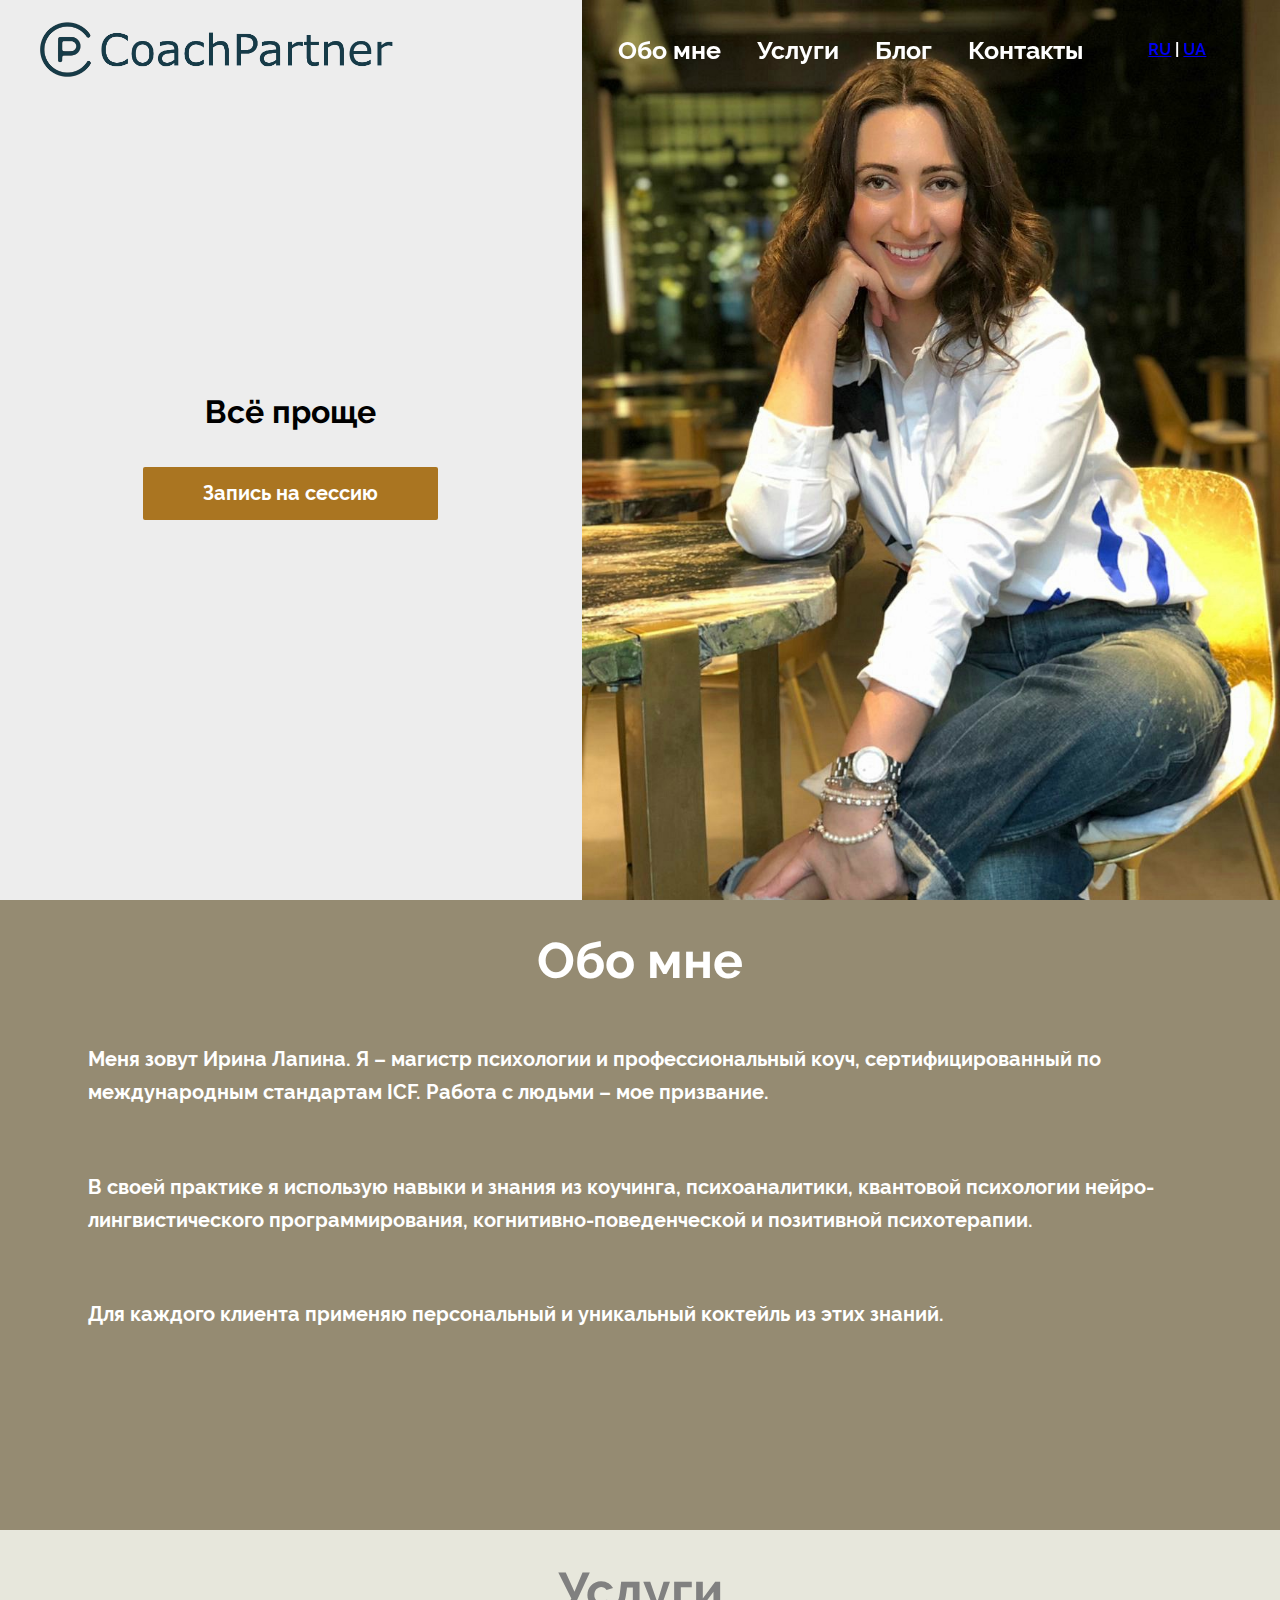
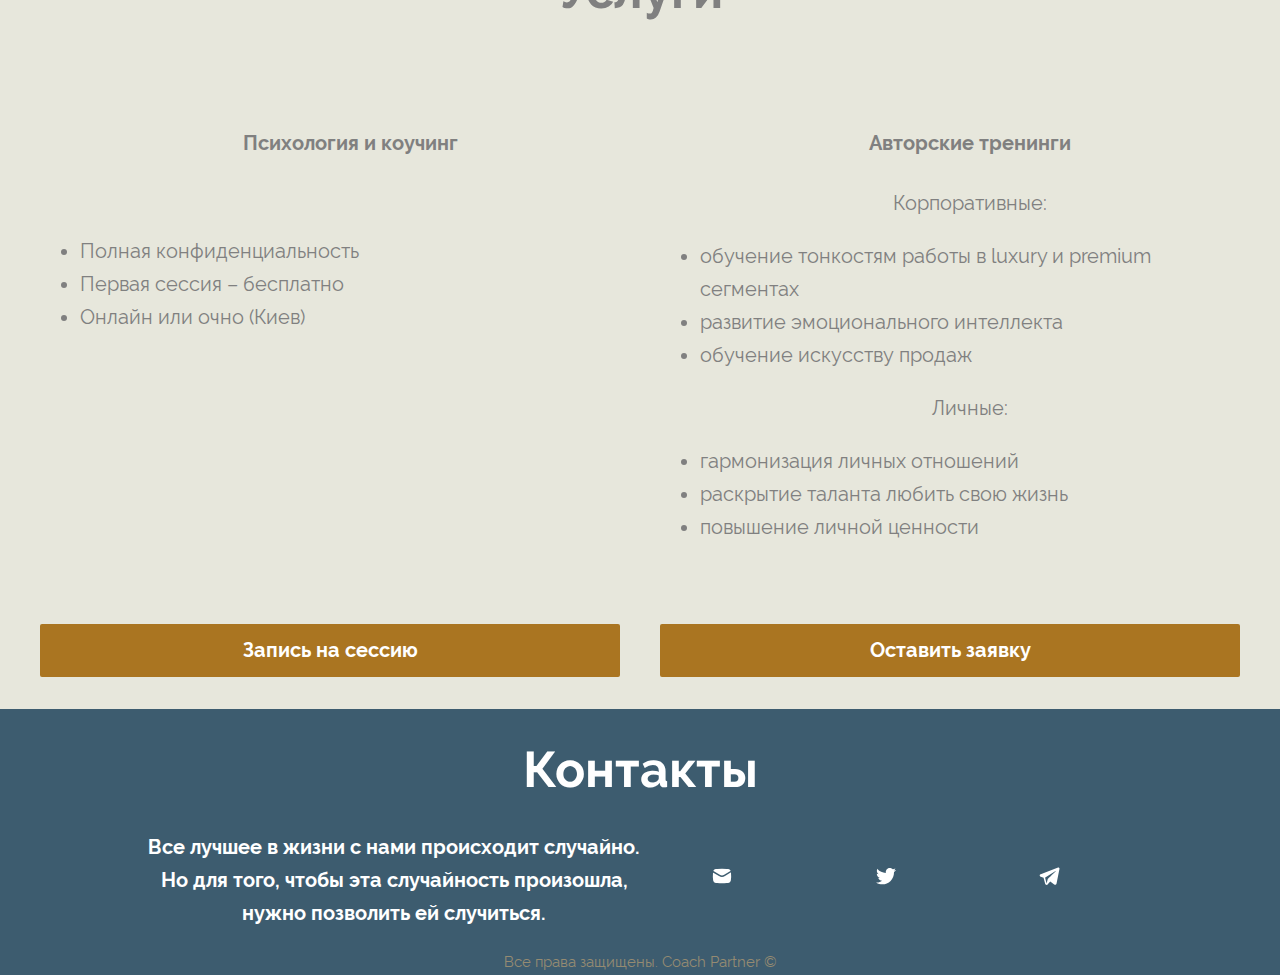
==== commit bc238341: "16.03" ====
--- a/index.html
+++ b/index.html
@@ -6,6 +6,7 @@
     <meta charset="utf-8">
 
     <title>CoachPartner</title>
+    <link rel="icon" href="img/favicon.ico" type="image/x-icon">
 
 <!--    <meta name="description" content="">-->
 
@@ -37,16 +38,17 @@
 <!--nav-->
 <nav class="navbar" id="navbar">
     <div class="navigation grid">
-        <div class="logo"></div>
+        <div class="logo"></div> <!--сделать кликабельным лого с #top-->
         <div class="menu">
             <a href="#about">Обо мне</a>
-            <a href="#team">Услуги</a>
+            <a href="#services">Услуги</a>
             <a href="https://" target="_blank">Блог</a>
             <a href="#contacts">Контакты</a>
         </div>
         <div class="lang-menu">
-            <button class="button RU"></button>
-            <button class="button UA"></button>
+            <a href="#ru">RU</a>
+            <span>|</span>
+            <a href="#ua">UA</a>
         </div>
         <!-- language switcher -->
 <!--        <div class="lang-menu">-->
@@ -64,7 +66,7 @@
             </label>
             <ul class="menu__box">
                 <li><a class="menu__item" href="#about">Обо мне</a></li>
-                <li><a class="menu__item" href="#team">Услуги</a></li> <!--переименовать-->
+                <li><a class="menu__item" href="#services">Услуги</a></li> <!--переименовать-->
                 <li><a class="menu__item" href="https://" target="_blank">Блог</a></li>
                 <li><a class="menu__item" href="#contacts">Контакты</a></li>
             </ul>
--- a/css/main.min.css
+++ b/css/main.min.css
@@ -1 +1 @@
-/*! normalize.css v7.0.0 | MIT License | github.com/necolas/normalize.css */html{line-height:1.15;-ms-text-size-adjust:100%;-webkit-text-size-adjust:100%}body{margin:0}article,aside,footer,header,nav,section{display:block}h1{font-size:2em;margin:.67em 0}figcaption,figure,main{display:block}figure{margin:1em 40px}hr{box-sizing:content-box;height:0;overflow:visible}pre{font-family:monospace,monospace;font-size:1em}a{background-color:transparent;-webkit-text-decoration-skip:objects}abbr[title]{border-bottom:none;text-decoration:underline;text-decoration:underline dotted}b,strong{font-weight:inherit}b,strong{font-weight:bolder}code,kbd,samp{font-family:monospace,monospace;font-size:1em}dfn{font-style:italic}mark{background-color:#ff0;color:#000}small{font-size:80%}sub,sup{font-size:75%;line-height:0;position:relative;vertical-align:baseline}sub{bottom:-.25em}sup{top:-.5em}audio,video{display:inline-block}audio:not([controls]){display:none;height:0}img{border-style:none}svg:not(:root){overflow:hidden}button,input,optgroup,select,textarea{font-family:sans-serif;font-size:100%;line-height:1.15;margin:0}button,input{overflow:visible}button,select{text-transform:none}[type=reset],[type=submit],button,html [type=button]{-webkit-appearance:button}[type=button]::-moz-focus-inner,[type=reset]::-moz-focus-inner,[type=submit]::-moz-focus-inner,button::-moz-focus-inner{border-style:none;padding:0}[type=button]:-moz-focusring,[type=reset]:-moz-focusring,[type=submit]:-moz-focusring,button:-moz-focusring{outline:1px dotted ButtonText}fieldset{padding:.35em .75em .625em}legend{box-sizing:border-box;color:inherit;display:table;max-width:100%;padding:0;white-space:normal}progress{display:inline-block;vertical-align:baseline}textarea{overflow:auto}[type=checkbox],[type=radio]{box-sizing:border-box;padding:0}[type=number]::-webkit-inner-spin-button,[type=number]::-webkit-outer-spin-button{height:auto}[type=search]{-webkit-appearance:textfield;outline-offset:-2px}[type=search]::-webkit-search-cancel-button,[type=search]::-webkit-search-decoration{-webkit-appearance:none}::-webkit-file-upload-button{-webkit-appearance:button;font:inherit}details,menu{display:block}summary{display:list-item}canvas{display:inline-block}template{display:none}[hidden]{display:none}@font-face{font-family:raleway;src:url(../fonts/RalewayRegular.woff) format("woff");font-display:swap}@font-face{font-family:raleway;src:url(../fonts/RalewayBold.woff) format("woff");font-weight:700;font-display:swap}*{-webkit-box-sizing:border-box;box-sizing:border-box}:after,:before{-webkit-box-sizing:border-box;box-sizing:border-box}body,html{height:100%}body{font-size:16px;min-width:320px;position:relative;line-height:1.65;font-family:raleway,sans-serif;opacity:1}.img-responsive{display:block;max-width:100%;height:auto}.text-center{text-align:center}.grid{display:grid}.orange-button{display:inline-block;border:none;color:#fff;text-decoration:none;background-color:#f7a26c;padding:10px 60px;font-size:20px;font-weight:800;border-radius:2px;text-align:center;position:relative;outline:0;-webkit-transition:background-color .1s ease;-o-transition:background-color .1s ease;transition:background-color .1s ease;cursor:pointer}.orange-button:hover{background-color:#4b5a65}footer,header,section{width:100%;text-align:center;color:grey}.container{vertical-align:middle;max-width:1200px;margin:0 auto;padding-bottom:2rem}h1,h2{margin:0}section{background-color:#ededed}.scrollTop{z-index:20;position:fixed;color:#fff;background:#555;border-radius:50%;opacity:.7;bottom:1em;right:1em;padding:13px 0;width:50px;height:50px;text-align:center;margin-bottom:13px;font-family:monospace;font-size:13px;text-decoration:none;cursor:pointer;-webkit-touch-callout:none;-webkit-user-select:none;-moz-user-select:none;-ms-user-select:none;user-select:none;-webkit-transition:.5s;-o-transition:.5s;transition:.5s}.scrollTop:hover{background:#333;opacity:.95;-webkit-transition:.5s;-o-transition:.5s;transition:.5s;-webkit-box-shadow:0 0 5px rgba(0,0,0,.5);box-shadow:0 0 5px rgba(0,0,0,.5)}.navbar{position:fixed;top:0;z-index:10000;width:100%;line-height:2;background:rgba(0,0,0,0);-webkit-transition:all 1s ease-out;-o-transition:all 1s ease-out;transition:all 1s ease-out}.navbar .navigation{grid-template-columns:3fr 6fr 1fr;margin:0 auto;max-width:1200px}.navbar .navigation .hamburger-menu{display:none}.navbar .navigation .logo{background-image:url(../img/logotip.png);background-position:center;background-size:contain;background-repeat:no-repeat}.navbar .navigation .menu{padding:1.5rem 0;text-align:right;-webkit-align-content:center;-ms-flex-line-pack:center;align-content:center;-webkit-transition:all .5s ease;-o-transition:all .5s ease;transition:all .5s ease;-webkit-box-align:center;-webkit-align-items:center;-ms-flex-align:center;align-items:center;-webkit-transition-duration:.4s;-o-transition-duration:.4s;transition-duration:.4s;cursor:pointer}.navbar .navigation .menu a{margin:0 1rem;font-weight:700;color:#fff;text-decoration:none;font-size:25px;-webkit-transition:all .5s ease;-o-transition:all .5s ease;transition:all .5s ease}.navbar .navigation .menu a:hover{color:#f7a26c;-webkit-transition:all .5s ease;-o-transition:all .5s ease;transition:all .5s ease}.navbar .navigation .menu a:active{color:#f7a26c;-webkit-transition:all .5s ease;-o-transition:all .5s ease;transition:all .5s ease}.navbar .navigation .menu .RU{width:48px;height:32px;background-image:url(app/img/Flag-RU.png);background-repeat:no-repeat}.navbar .navigation .menu:hover{background:#000}.navbar .navigation .menu .UA{width:48px;height:32px;background-image:url(app/img/Flag-UA.png);background-repeat:no-repeat}.navbar-onscroll{background:#e7e7dc;position:fixed;top:0;z-index:10000;width:100%;line-height:2;-webkit-transition:all .5s ease-out;-o-transition:all .5s ease-out;transition:all .5s ease-out;font-family:Arial;color:#fff}.navbar-onscroll .navigation{grid-template-columns:3fr 6fr 1fr;margin:0 auto;max-width:1200px}.navbar-onscroll .navigation .hamburger-menu{display:none}.navbar-onscroll .navigation .logo{background-image:url(../img/logotip.png);background-position:center;background-size:contain;background-repeat:no-repeat}.navbar-onscroll .navigation .menu{padding:1rem 0;text-align:right;-webkit-align-content:center;-ms-flex-line-pack:center;align-content:center;-webkit-transition:all .5s ease;-o-transition:all .5s ease;transition:all .5s ease}.navbar-onscroll .navigation .menu a{margin:0 1rem;font-weight:700;color:#153b47;text-decoration:none;font-size:20px;-webkit-transition:all .5s ease;-o-transition:all .5s ease;transition:all .5s ease}.navbar-onscroll .navigation .menu a:hover{color:#f7a26c;-webkit-transition:all .5s ease;-o-transition:all .5s ease;transition:all .5s ease}.navbar-onscroll .navigation .menu a:active{color:#f7a26c;-webkit-transition:all .5s ease;-o-transition:all .5s ease;transition:all .5s ease}.navbar-onscroll .navigation .lang-menu{-webkit-box-align:center;-webkit-align-items:center;-ms-flex-align:center;align-items:center;text-align:right;margin:1.1rem;-webkit-transition:all .5s ease;-o-transition:all .5s ease;transition:all .5s ease}.navbar-onscroll .navigation .lang-menu .lang_label{color:#fff;font-weight:700}.main-header{background:#ededed;min-height:100vh;padding-bottom:0}.main-header .container{grid-template-columns:1fr 1.2fr;grid-auto-rows:100vh;max-width:none}.main-header .container .tagline{-webkit-align-self:center;-ms-flex-item-align:center;align-self:center}.main-header .container .tagline .header-h1{color:#000;margin:0 auto 0;font-size:2rem;text-align:center;line-height:1;font-weight:700}.main-header .container .tagline .orange-button{margin-top:20px}.main-header .container .header-content{background-image:url(../img/Lapina.jpg);background-size:cover;background-position:top;background-repeat:no-repeat}.about{background:#958b72;min-height:70vh}.about .container h2{color:#fff;padding-top:20px;border-width:5px;font-size:50px}.about .container p{color:#fff;font-size:20px;font-weight:500;text-align:left;padding:1.3rem 3rem}.services{background-color:#e7e7dc}.services .services-title{font-size:50px;padding-top:20px;padding-bottom:3rem}.services .container{grid-template-columns:1fr 1fr;grid-template-rows:auto;grid-gap:2em;font-size:20px}.services .container .psycho-couching{text-align:center}.services .container .psycho-couching h4{padding-bottom:3rem}.services .container .psycho-couching li{text-align:left}.services .container .autor-training{text-align:center;list-style-type:disc}.services .container .autor-training li{text-align:left}.contacts{color:#fff;background-color:#3d5c6f}.contacts h2{color:#fff;padding-top:20px;border-width:5px;font-size:50px}.contacts .container{grid-template-columns:1fr 1fr}.contacts .container .contacts__text{font-size:20px;font-weight:600}.contacts .container .contacts__icons{grid-template-columns:1fr 1fr 1fr;align-self:center}.contacts .footer-copy{color:#958b72;font-size:15px}@-webkit-keyframes blink{from,to{color:transparent}50%{color:#fff}}@keyframes blink{from,to{color:transparent}50%{color:#fff}}@media only screen and (max-width:1200px){.main-header{line-height:1}.main-header .header-content .header-h1{font-size:3rem}.main-header .header-content .blinking-cursor{font-size:3rem}}@media only screen and (max-width:992px){.navbar .navigation .menu{padding:2rem 0}.navbar .navigation .menu a{font-size:1rem}.main-header .header-content .header-h1{font-size:2.5rem}.main-header .header-content .blinking-cursor{font-size:2.5rem}.team .container{grid-template-columns:.5fr 2fr;grid-gap:2rem;padding:4rem 5% 2rem}.team .container .team__picture{height:10rem;width:10rem}.team .container .team__picture img{width:10rem}.team .container .team__description h3{line-height:1.3}.team .container .team__description h5{font-size:1.2rem}.team .container .team__description .team__social{margin-left:-10px}.team .container .bio{grid-column:1/3;padding-left:50px}.team .container .bio li{margin-left:-31px}.contacts .container{display:block;padding:0 5%}.contacts .container .contacts__title{grid-column:1}}@media only screen and (max-width:768px){.navbar .navigation{grid-template-columns:1fr 6fr 1fr}.navbar .navigation .logo{font-size:20px;padding:1rem 0 0 0}.navbar .navigation .menu{padding:1.3rem 0}.navbar .navigation .menu a{font-size:12px;margin:0 .5rem}.navbar .navigation .lang-menu{padding:0;margin:1.3rem .5rem 0 0}.navbar-onscroll .navigation{grid-template-columns:1fr 6fr 1fr}.navbar-onscroll .navigation .logo{font-size:20px;padding:.7rem 0 0 0}.navbar-onscroll .navigation .menu{padding:1rem 0}.navbar-onscroll .navigation .menu a{font-size:12px;margin:0 .5rem}.navbar-onscroll .navigation .lang-menu{margin:1rem .5rem 0 0}.main-header .header-content{margin-top:100px}.main-header .header-content .header-h1{font-size:1.6rem}.about .container p{font-size:20px}.team .container{grid-template-columns:1fr}.team .container .team__title{grid-column:1/2;text-align:center}.team .container .team__description .team__social{-webkit-box-pack:center;-webkit-justify-content:center;-ms-flex-pack:center;justify-content:center}.team .container .team__description h3,.team .container .team__description h5{text-align:center}.team .container .team__picture{margin:0 auto;width:18rem;height:18rem}.team .container .team__picture img{width:18rem}.team .container .bio{grid-column:1/1}}@media only screen and (max-width:480px){.scrollTop{bottom:5em}.navbar{top:auto;bottom:0;padding-bottom:1rem}.navbar .navigation .menu{display:none}.navbar .navigation .lang-menu{grid-column:2/3;text-align:center}.navbar .navigation .hamburger-menu{display:block}.navbar-onscroll{top:auto;bottom:0;padding-bottom:1rem}.navbar-onscroll .navigation .logo{padding-top:1rem}.navbar-onscroll .navigation .menu{display:none}.navbar-onscroll .navigation .lang-menu{grid-column:2/3;text-align:center;padding:.3rem 0 0 0}.navbar-onscroll .navigation .hamburger-menu{display:block}.main-header .header-content .header-h1{font-size:1.2rem}.about .container p{font-size:14px}.contacts{padding-bottom:50px}}@media only screen and (max-width:320px){.main-header .header-content .header-h1{font-size:1.1rem}}+/*! normalize.css v7.0.0 | MIT License | github.com/necolas/normalize.css */html{line-height:1.15;-ms-text-size-adjust:100%;-webkit-text-size-adjust:100%}body{margin:0}article,aside,footer,header,nav,section{display:block}h1{font-size:2em;margin:.67em 0}figcaption,figure,main{display:block}figure{margin:1em 40px}hr{box-sizing:content-box;height:0;overflow:visible}pre{font-family:monospace,monospace;font-size:1em}a{background-color:transparent;-webkit-text-decoration-skip:objects}abbr[title]{border-bottom:none;text-decoration:underline;text-decoration:underline dotted}b,strong{font-weight:inherit}b,strong{font-weight:bolder}code,kbd,samp{font-family:monospace,monospace;font-size:1em}dfn{font-style:italic}mark{background-color:#ff0;color:#000}small{font-size:80%}sub,sup{font-size:75%;line-height:0;position:relative;vertical-align:baseline}sub{bottom:-.25em}sup{top:-.5em}audio,video{display:inline-block}audio:not([controls]){display:none;height:0}img{border-style:none}svg:not(:root){overflow:hidden}button,input,optgroup,select,textarea{font-family:sans-serif;font-size:100%;line-height:1.15;margin:0}button,input{overflow:visible}button,select{text-transform:none}[type=reset],[type=submit],button,html [type=button]{-webkit-appearance:button}[type=button]::-moz-focus-inner,[type=reset]::-moz-focus-inner,[type=submit]::-moz-focus-inner,button::-moz-focus-inner{border-style:none;padding:0}[type=button]:-moz-focusring,[type=reset]:-moz-focusring,[type=submit]:-moz-focusring,button:-moz-focusring{outline:1px dotted ButtonText}fieldset{padding:.35em .75em .625em}legend{box-sizing:border-box;color:inherit;display:table;max-width:100%;padding:0;white-space:normal}progress{display:inline-block;vertical-align:baseline}textarea{overflow:auto}[type=checkbox],[type=radio]{box-sizing:border-box;padding:0}[type=number]::-webkit-inner-spin-button,[type=number]::-webkit-outer-spin-button{height:auto}[type=search]{-webkit-appearance:textfield;outline-offset:-2px}[type=search]::-webkit-search-cancel-button,[type=search]::-webkit-search-decoration{-webkit-appearance:none}::-webkit-file-upload-button{-webkit-appearance:button;font:inherit}details,menu{display:block}summary{display:list-item}canvas{display:inline-block}template{display:none}[hidden]{display:none}@font-face{font-family:raleway;src:url(../fonts/RalewayRegular.woff) format("woff");font-display:swap}@font-face{font-family:raleway;src:url(../fonts/RalewayBold.woff) format("woff");font-weight:700;font-display:swap}*{-webkit-box-sizing:border-box;box-sizing:border-box}:after,:before{-webkit-box-sizing:border-box;box-sizing:border-box}body,html{height:100%}body{font-size:16px;min-width:320px;position:relative;line-height:1.65;font-family:raleway,sans-serif;opacity:1}.img-responsive{display:block;max-width:100%;height:auto}.text-center{text-align:center}.grid{display:grid}.orange-button{display:inline-block;border:none;color:#fff;text-decoration:none;background-color:#aa7521;padding:10px 60px;font-size:20px;font-weight:800;border-radius:2px;text-align:center;position:relative;outline:0;-webkit-transition:background-color .1s ease;-o-transition:background-color .1s ease;transition:background-color .1s ease;cursor:pointer}.orange-button:hover{background-color:#4b5a65}footer,header,section{width:100%;text-align:center;color:grey}.container{vertical-align:middle;max-width:1200px;margin:0 auto}h1,h2{margin:0}section{background-color:#ededed}.scrollTop{z-index:20;position:fixed;color:#fff;background:#555;border-radius:50%;opacity:.7;bottom:1em;right:1em;padding:13px 0;width:50px;height:50px;text-align:center;margin-bottom:13px;font-family:monospace;font-size:13px;text-decoration:none;cursor:pointer;-webkit-touch-callout:none;-webkit-user-select:none;-moz-user-select:none;-ms-user-select:none;user-select:none;-webkit-transition:.5s;-o-transition:.5s;transition:.5s}.scrollTop:hover{background:#333;opacity:.95;-webkit-transition:.5s;-o-transition:.5s;transition:.5s;-webkit-box-shadow:0 0 5px rgba(0,0,0,.5);box-shadow:0 0 5px rgba(0,0,0,.5)}.navbar{position:fixed;top:0;z-index:10000;width:100%;line-height:2;background:rgba(0,0,0,0);-webkit-transition:all 1s ease-out;-o-transition:all 1s ease-out;transition:all 1s ease-out}.navbar .navigation{grid-template-columns:3fr 6fr 1.2fr;margin:0 auto;max-width:1200px}.navbar .navigation .hamburger-menu{display:none}.navbar .navigation .logo{background-image:url(../img/logotip.png);background-position:center;background-size:contain;background-repeat:no-repeat}.navbar .navigation .menu{padding:1.5rem 0;text-align:right;-webkit-align-content:center;-ms-flex-line-pack:center;align-content:center;-webkit-transition:all .5s ease;-o-transition:all .5s ease;transition:all .5s ease}.navbar .navigation .menu a{margin:0 1rem;font-weight:700;color:#fff;text-decoration:none;font-size:25px;-webkit-transition:all .5s ease;-o-transition:all .5s ease;transition:all .5s ease}.navbar .navigation .lang-menu{text-decoration:none;-webkit-box-align:center;-webkit-align-items:center;-ms-flex-align:center;align-items:center;text-align:right;font-weight:700;color:#fff;margin:1.1rem;padding:1rem;-webkit-transition:all .5s ease;-o-transition:all .5s ease;transition:all .5s ease}.navbar-onscroll{background:#e7e7dc;position:fixed;top:0;z-index:10000;width:100%;line-height:2;-webkit-transition:all .5s ease-out;-o-transition:all .5s ease-out;transition:all .5s ease-out}.navbar-onscroll .navigation{grid-template-columns:3fr 6fr 1fr;margin:0 auto;max-width:1200px}.navbar-onscroll .navigation .hamburger-menu{display:none}.navbar-onscroll .navigation .logo{background-image:url(../img/logotip.png);background-position:center;background-size:contain;background-repeat:no-repeat}.navbar-onscroll .navigation .menu{padding:1rem 0;text-align:right;-webkit-align-content:center;-ms-flex-line-pack:center;align-content:center;-webkit-transition:all .5s ease;-o-transition:all .5s ease;transition:all .5s ease}.navbar-onscroll .navigation .menu a{margin:0 1rem;font-weight:700;color:#153b47;text-decoration:none;font-size:20px;-webkit-transition:all .5s ease;-o-transition:all .5s ease;transition:all .5s ease}.navbar-onscroll .navigation .lang-menu{-webkit-box-align:center;-webkit-align-items:center;-ms-flex-align:center;align-items:center;text-align:right;margin:1.1rem;-webkit-transition:all .5s ease;-o-transition:all .5s ease;transition:all .5s ease}.main-header{background:#ededed;min-height:100vh}.main-header .container{grid-template-columns:1fr 1.2fr;grid-auto-rows:100vh;max-width:none}.main-header .container .tagline{-webkit-align-self:center;-ms-flex-item-align:center;align-self:center}.main-header .container .tagline .header-h1{color:#000;margin:0 auto 0;font-size:2rem;text-align:center;line-height:1;font-weight:700}.main-header .container .tagline .orange-button{margin-top:20px}.main-header .container .header-content{background-image:url(../img/Lapina.jpg);background-size:cover;background-position:top;background-repeat:no-repeat}.about{background:#958b72;min-height:70vh}.about .container h2{color:#fff;padding-top:20px;border-width:5px;font-size:50px}.about .container p{color:#fff;font-size:20px;font-weight:600;text-align:left;padding:1.3rem 3rem}.services{background-color:#e7e7dc}.services .services-title{font-size:50px;padding-top:20px;padding-bottom:3rem}.services .container{grid-template-columns:1fr 1fr;grid-template-rows:auto;grid-gap:2em;font-size:20px;padding-bottom:2rem}.services .container .psycho-couching{text-align:center}.services .container .psycho-couching h4{padding-bottom:3rem}.services .container .psycho-couching li{text-align:left}.services .container .autor-training{text-align:center;list-style-type:disc}.services .container .autor-training li{text-align:left}.contacts{color:#fff;background-color:#3d5c6f}.contacts h2{color:#fff;padding-top:20px;border-width:5px;font-size:50px}.contacts .container{grid-template-columns:1fr 1fr}.contacts .container .contacts__text{font-size:20px;font-weight:600}.contacts .container .contacts__icons{grid-template-columns:1fr 1fr 1fr;align-self:center}.contacts .footer-copy{color:#958b72;font-size:15px}@-webkit-keyframes blink{from,to{color:transparent}50%{color:#fff}}@keyframes blink{from,to{color:transparent}50%{color:#fff}}@media only screen and (max-width:1200px){.main-header{line-height:1}.main-header .header-content .header-h1{font-size:3rem}.main-header .header-content .blinking-cursor{font-size:3rem}}@media only screen and (max-width:992px){.navbar .navigation .menu{padding:2rem 0}.navbar .navigation .menu a{font-size:1rem}.main-header .header-content .header-h1{font-size:2.5rem}.main-header .header-content .blinking-cursor{font-size:2.5rem}.team .container{grid-template-columns:.5fr 2fr;grid-gap:2rem;padding:4rem 5% 2rem}.team .container .team__picture{height:10rem;width:10rem}.team .container .team__picture img{width:10rem}.team .container .team__description h3{line-height:1.3}.team .container .team__description h5{font-size:1.2rem}.team .container .team__description .team__social{margin-left:-10px}.team .container .bio{grid-column:1/3;padding-left:50px}.team .container .bio li{margin-left:-31px}.contacts .container{display:block;padding:0 5%}.contacts .container .contacts__title{grid-column:1}}@media only screen and (max-width:768px){.navbar .navigation{grid-template-columns:1fr 6fr 1fr}.navbar .navigation .logo{font-size:20px;padding:1rem 0 0 0}.navbar .navigation .menu{padding:1.3rem 0}.navbar .navigation .menu a{font-size:12px;margin:0 .5rem}.navbar .navigation .lang-menu{padding:0;margin:1.3rem .5rem 0 0}.navbar-onscroll .navigation{grid-template-columns:1fr 6fr 1fr}.navbar-onscroll .navigation .logo{font-size:20px;padding:.7rem 0 0 0}.navbar-onscroll .navigation .menu{padding:1rem 0}.navbar-onscroll .navigation .menu a{font-size:12px;margin:0 .5rem}.navbar-onscroll .navigation .lang-menu{margin:1rem .5rem 0 0}.main-header .header-content{margin-top:100px}.main-header .header-content .header-h1{font-size:1.6rem}.about .container p{font-size:20px}.team .container{grid-template-columns:1fr}.team .container .team__title{grid-column:1/2;text-align:center}.team .container .team__description .team__social{-webkit-box-pack:center;-webkit-justify-content:center;-ms-flex-pack:center;justify-content:center}.team .container .team__description h3,.team .container .team__description h5{text-align:center}.team .container .team__picture{margin:0 auto;width:18rem;height:18rem}.team .container .team__picture img{width:18rem}.team .container .bio{grid-column:1/1}}@media only screen and (max-width:480px){.scrollTop{bottom:5em}.navbar{top:auto;bottom:0;padding-bottom:1rem}.navbar .navigation .menu{display:none}.navbar .navigation .lang-menu{grid-column:2/3;text-align:center}.navbar .navigation .hamburger-menu{display:block}.navbar-onscroll{top:auto;bottom:0;padding-bottom:1rem}.navbar-onscroll .navigation .logo{padding-top:1rem}.navbar-onscroll .navigation .menu{display:none}.navbar-onscroll .navigation .lang-menu{grid-column:2/3;text-align:center;padding:.3rem 0 0 0}.navbar-onscroll .navigation .hamburger-menu{display:block}.main-header .header-content .header-h1{font-size:1.2rem}.about .container p{font-size:14px}.contacts{padding-bottom:50px}}@media only screen and (max-width:320px){.main-header .header-content .header-h1{font-size:1.1rem}}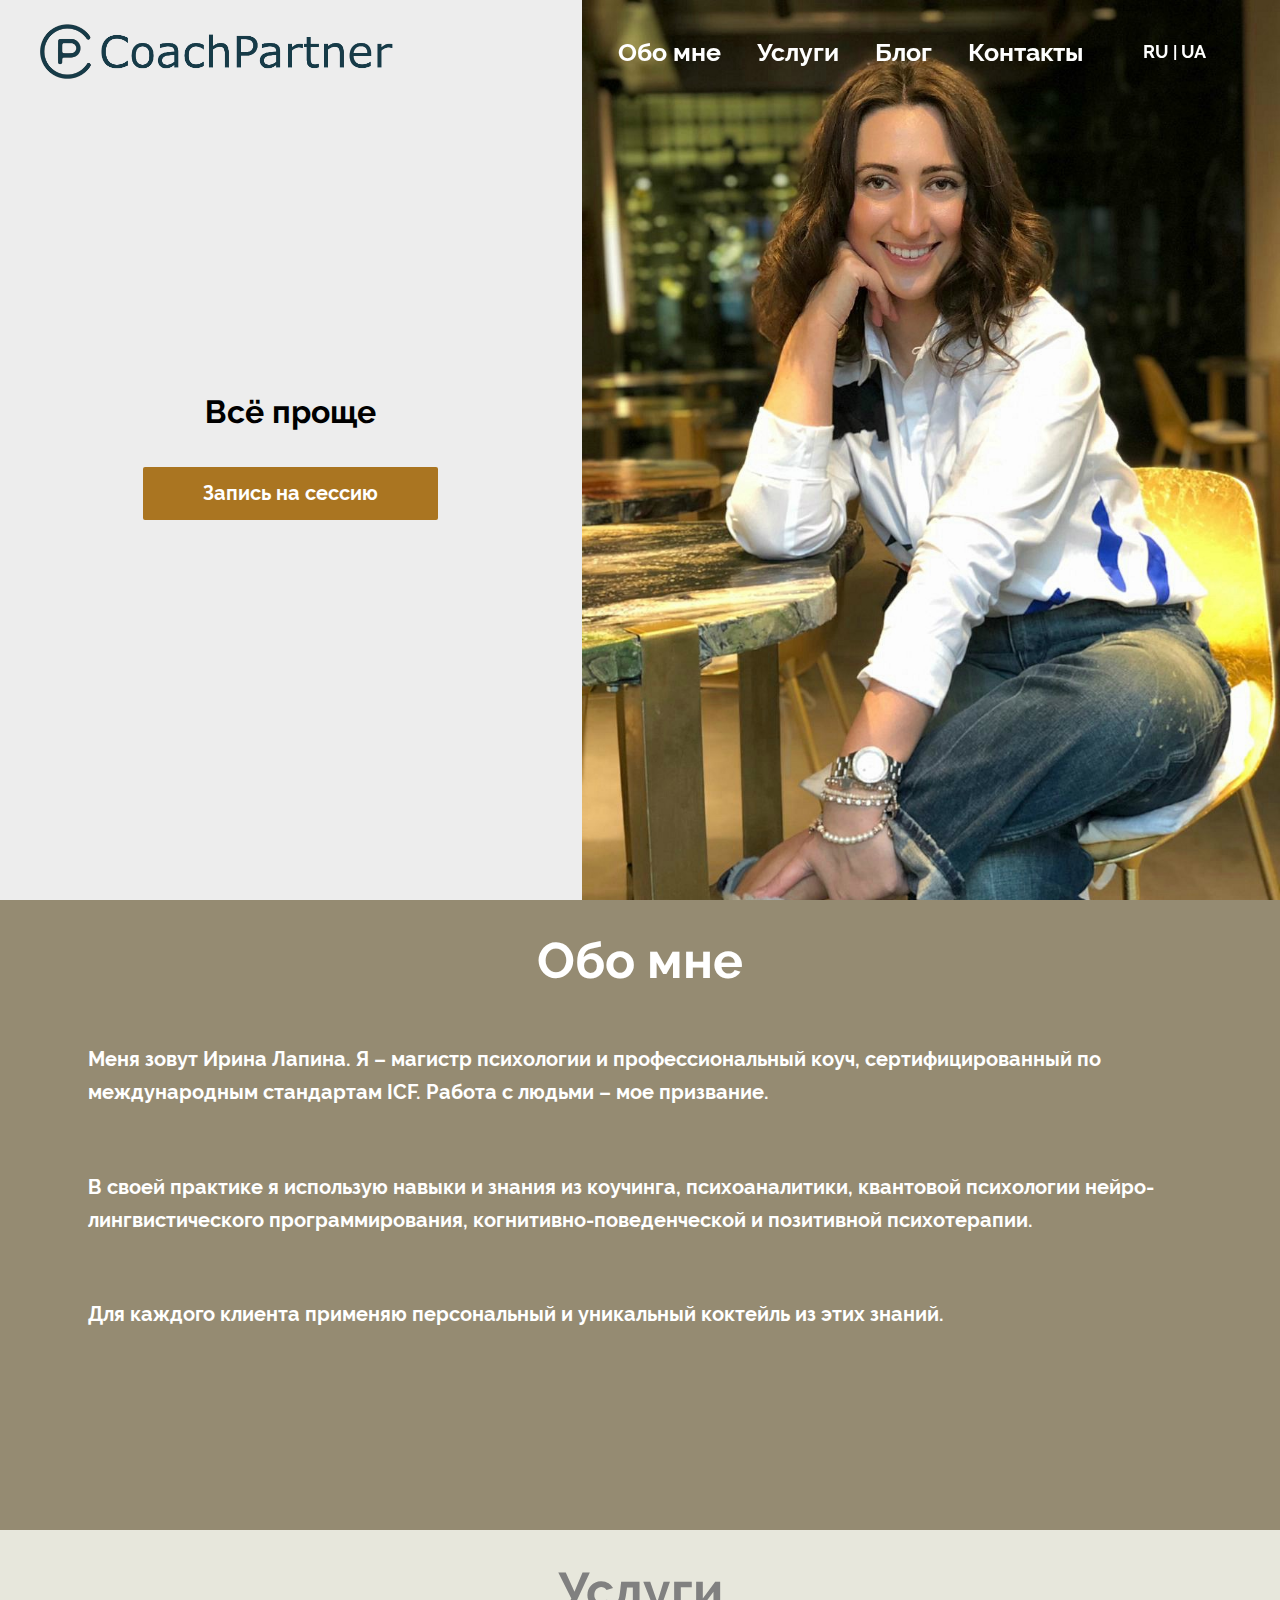
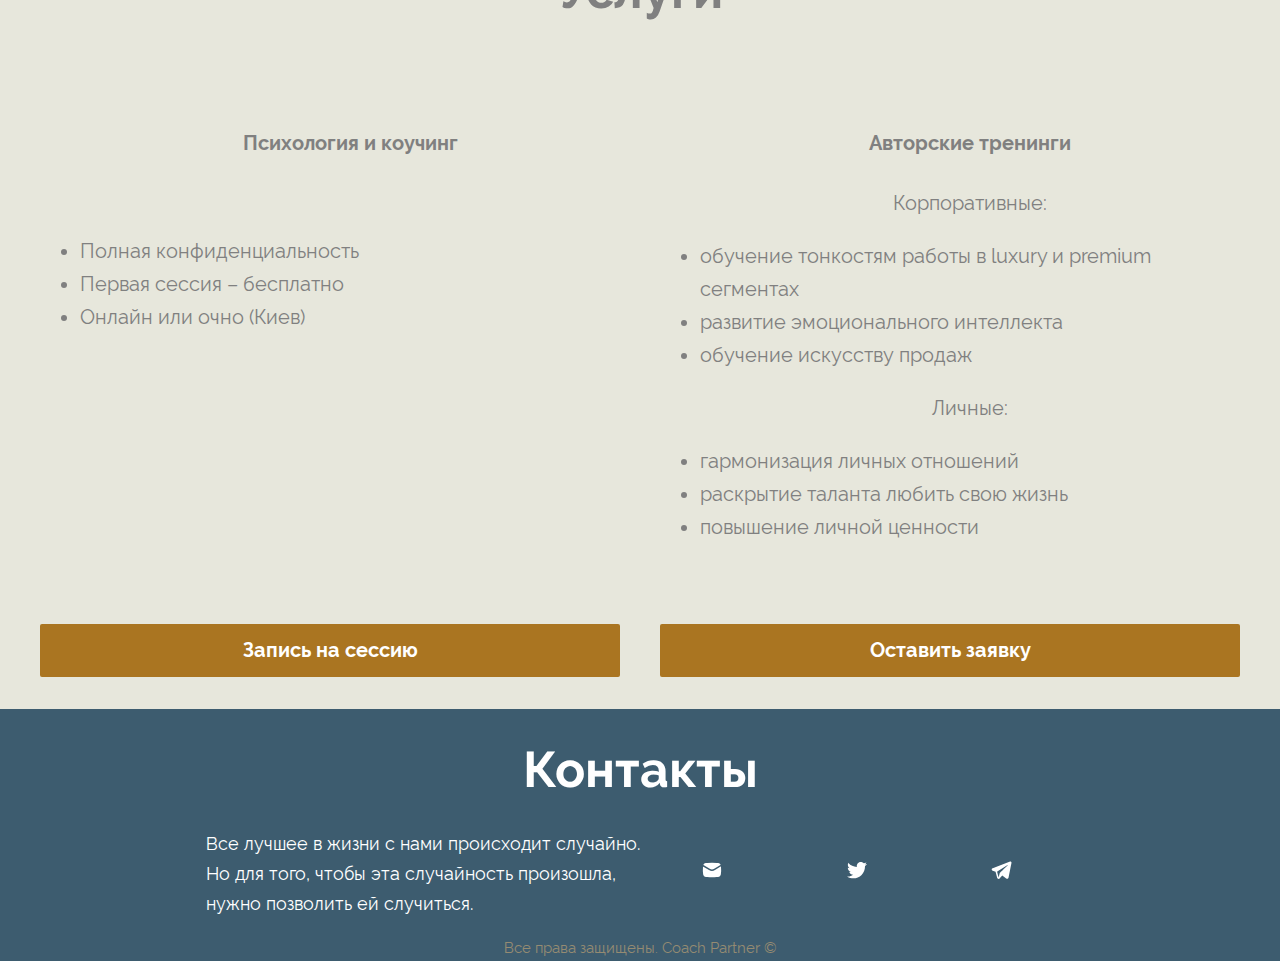
==== commit 662fd454: "18.03" ====
--- a/index.html
+++ b/index.html
@@ -35,10 +35,28 @@
 <link rel="stylesheet" href="css/main.min.css">
 <link rel="stylesheet" href="css/burger/burger.css">
 
+<!--Форма записи-->
+<div class="overlay appear" id="overlay"><!--overlay appear - how to do this?-->
+    <div class="overlay-content">
+        <form action="" class="form grid">
+            <img class='close-button' src="img/close-button.svg" alt="">
+<!--            <div class="close-button"><img src="img/close-button.svg" width="24" height="24"></div> - Альтернативное решение для кнопки-->
+            <h3 class="form-title">Запись на бесплатную сессию </h3>
+            <label for="form-name" class="form-description">Ваше имя: </label>
+            <input id="form-name" type="text"
+                   placeholder="Иванов Иван">
+            <label for="form-interest" class="form-description">Номер телефона: </label>
+            <input id="form-interest" type="text" placeholder="+38-050-555-55-55">
+            <div class="orange-button">Оставить заявку</div>
+        </form>
+    </div>
+</div>
+
+
 <!--nav-->
 <nav class="navbar" id="navbar">
     <div class="navigation grid">
-        <div class="logo"></div> <!--сделать кликабельным лого с #top-->
+        <div class="logo" id="top"></div> <!--сделать кликабельным лого с #top-->
         <div class="menu">
             <a href="#about">Обо мне</a>
             <a href="#services">Услуги</a>
@@ -46,9 +64,9 @@
             <a href="#contacts">Контакты</a>
         </div>
         <div class="lang-menu">
-            <a href="#ru">RU</a>
+            <a href="#top">RU</a> <!--реализовать режим вкл-выкл-->
             <span>|</span>
-            <a href="#ua">UA</a>
+            <a href="ua/index.html">UA</a>
         </div>
         <!-- language switcher -->
 <!--        <div class="lang-menu">-->
@@ -66,7 +84,7 @@
             </label>
             <ul class="menu__box">
                 <li><a class="menu__item" href="#about">Обо мне</a></li>
-                <li><a class="menu__item" href="#services">Услуги</a></li> <!--переименовать-->
+                <li><a class="menu__item" href="#services">Услуги</a></li>
                 <li><a class="menu__item" href="https://" target="_blank">Блог</a></li>
                 <li><a class="menu__item" href="#contacts">Контакты</a></li>
             </ul>
@@ -78,8 +96,8 @@
 <header class="main-header">
     <div class="container grid">
         <div class="tagline">
-            <p><span class="header-h1">Всё проще, чем кажется!</span></p> <!--<span class="blinking-cursor">|</span>-->
-            <a href="#about"> <!-- тут должна быть всплывающая Форма записи-->
+            <p><span class="header-h1">Всё проще, чем кажется!</span></p>
+            <a href="#overlay"> <!-- тут должна быть всплывающая Форма записи-->
                 <div class="orange-button">Запись на сессию</div>
             </a>
         </div>
@@ -104,7 +122,7 @@
 </section>
 
 <!--section footer-->
-<section class="services grid">
+<section class="services grid" id="services">
     <h2 class="services-title">Услуги</h2>
     <div class="container grid">
         <ul class="psycho-couching">
--- a/css/main.min.css
+++ b/css/main.min.css
@@ -1 +1 @@
-/*! normalize.css v7.0.0 | MIT License | github.com/necolas/normalize.css */html{line-height:1.15;-ms-text-size-adjust:100%;-webkit-text-size-adjust:100%}body{margin:0}article,aside,footer,header,nav,section{display:block}h1{font-size:2em;margin:.67em 0}figcaption,figure,main{display:block}figure{margin:1em 40px}hr{box-sizing:content-box;height:0;overflow:visible}pre{font-family:monospace,monospace;font-size:1em}a{background-color:transparent;-webkit-text-decoration-skip:objects}abbr[title]{border-bottom:none;text-decoration:underline;text-decoration:underline dotted}b,strong{font-weight:inherit}b,strong{font-weight:bolder}code,kbd,samp{font-family:monospace,monospace;font-size:1em}dfn{font-style:italic}mark{background-color:#ff0;color:#000}small{font-size:80%}sub,sup{font-size:75%;line-height:0;position:relative;vertical-align:baseline}sub{bottom:-.25em}sup{top:-.5em}audio,video{display:inline-block}audio:not([controls]){display:none;height:0}img{border-style:none}svg:not(:root){overflow:hidden}button,input,optgroup,select,textarea{font-family:sans-serif;font-size:100%;line-height:1.15;margin:0}button,input{overflow:visible}button,select{text-transform:none}[type=reset],[type=submit],button,html [type=button]{-webkit-appearance:button}[type=button]::-moz-focus-inner,[type=reset]::-moz-focus-inner,[type=submit]::-moz-focus-inner,button::-moz-focus-inner{border-style:none;padding:0}[type=button]:-moz-focusring,[type=reset]:-moz-focusring,[type=submit]:-moz-focusring,button:-moz-focusring{outline:1px dotted ButtonText}fieldset{padding:.35em .75em .625em}legend{box-sizing:border-box;color:inherit;display:table;max-width:100%;padding:0;white-space:normal}progress{display:inline-block;vertical-align:baseline}textarea{overflow:auto}[type=checkbox],[type=radio]{box-sizing:border-box;padding:0}[type=number]::-webkit-inner-spin-button,[type=number]::-webkit-outer-spin-button{height:auto}[type=search]{-webkit-appearance:textfield;outline-offset:-2px}[type=search]::-webkit-search-cancel-button,[type=search]::-webkit-search-decoration{-webkit-appearance:none}::-webkit-file-upload-button{-webkit-appearance:button;font:inherit}details,menu{display:block}summary{display:list-item}canvas{display:inline-block}template{display:none}[hidden]{display:none}@font-face{font-family:raleway;src:url(../fonts/RalewayRegular.woff) format("woff");font-display:swap}@font-face{font-family:raleway;src:url(../fonts/RalewayBold.woff) format("woff");font-weight:700;font-display:swap}*{-webkit-box-sizing:border-box;box-sizing:border-box}:after,:before{-webkit-box-sizing:border-box;box-sizing:border-box}body,html{height:100%}body{font-size:16px;min-width:320px;position:relative;line-height:1.65;font-family:raleway,sans-serif;opacity:1}.img-responsive{display:block;max-width:100%;height:auto}.text-center{text-align:center}.grid{display:grid}.orange-button{display:inline-block;border:none;color:#fff;text-decoration:none;background-color:#aa7521;padding:10px 60px;font-size:20px;font-weight:800;border-radius:2px;text-align:center;position:relative;outline:0;-webkit-transition:background-color .1s ease;-o-transition:background-color .1s ease;transition:background-color .1s ease;cursor:pointer}.orange-button:hover{background-color:#4b5a65}footer,header,section{width:100%;text-align:center;color:grey}.container{vertical-align:middle;max-width:1200px;margin:0 auto}h1,h2{margin:0}section{background-color:#ededed}.scrollTop{z-index:20;position:fixed;color:#fff;background:#555;border-radius:50%;opacity:.7;bottom:1em;right:1em;padding:13px 0;width:50px;height:50px;text-align:center;margin-bottom:13px;font-family:monospace;font-size:13px;text-decoration:none;cursor:pointer;-webkit-touch-callout:none;-webkit-user-select:none;-moz-user-select:none;-ms-user-select:none;user-select:none;-webkit-transition:.5s;-o-transition:.5s;transition:.5s}.scrollTop:hover{background:#333;opacity:.95;-webkit-transition:.5s;-o-transition:.5s;transition:.5s;-webkit-box-shadow:0 0 5px rgba(0,0,0,.5);box-shadow:0 0 5px rgba(0,0,0,.5)}.navbar{position:fixed;top:0;z-index:10000;width:100%;line-height:2;background:rgba(0,0,0,0);-webkit-transition:all 1s ease-out;-o-transition:all 1s ease-out;transition:all 1s ease-out}.navbar .navigation{grid-template-columns:3fr 6fr 1.2fr;margin:0 auto;max-width:1200px}.navbar .navigation .hamburger-menu{display:none}.navbar .navigation .logo{background-image:url(../img/logotip.png);background-position:center;background-size:contain;background-repeat:no-repeat}.navbar .navigation .menu{padding:1.5rem 0;text-align:right;-webkit-align-content:center;-ms-flex-line-pack:center;align-content:center;-webkit-transition:all .5s ease;-o-transition:all .5s ease;transition:all .5s ease}.navbar .navigation .menu a{margin:0 1rem;font-weight:700;color:#fff;text-decoration:none;font-size:25px;-webkit-transition:all .5s ease;-o-transition:all .5s ease;transition:all .5s ease}.navbar .navigation .lang-menu{text-decoration:none;-webkit-box-align:center;-webkit-align-items:center;-ms-flex-align:center;align-items:center;text-align:right;font-weight:700;color:#fff;margin:1.1rem;padding:1rem;-webkit-transition:all .5s ease;-o-transition:all .5s ease;transition:all .5s ease}.navbar-onscroll{background:#e7e7dc;position:fixed;top:0;z-index:10000;width:100%;line-height:2;-webkit-transition:all .5s ease-out;-o-transition:all .5s ease-out;transition:all .5s ease-out}.navbar-onscroll .navigation{grid-template-columns:3fr 6fr 1fr;margin:0 auto;max-width:1200px}.navbar-onscroll .navigation .hamburger-menu{display:none}.navbar-onscroll .navigation .logo{background-image:url(../img/logotip.png);background-position:center;background-size:contain;background-repeat:no-repeat}.navbar-onscroll .navigation .menu{padding:1rem 0;text-align:right;-webkit-align-content:center;-ms-flex-line-pack:center;align-content:center;-webkit-transition:all .5s ease;-o-transition:all .5s ease;transition:all .5s ease}.navbar-onscroll .navigation .menu a{margin:0 1rem;font-weight:700;color:#153b47;text-decoration:none;font-size:20px;-webkit-transition:all .5s ease;-o-transition:all .5s ease;transition:all .5s ease}.navbar-onscroll .navigation .lang-menu{-webkit-box-align:center;-webkit-align-items:center;-ms-flex-align:center;align-items:center;text-align:right;margin:1.1rem;-webkit-transition:all .5s ease;-o-transition:all .5s ease;transition:all .5s ease}.main-header{background:#ededed;min-height:100vh}.main-header .container{grid-template-columns:1fr 1.2fr;grid-auto-rows:100vh;max-width:none}.main-header .container .tagline{-webkit-align-self:center;-ms-flex-item-align:center;align-self:center}.main-header .container .tagline .header-h1{color:#000;margin:0 auto 0;font-size:2rem;text-align:center;line-height:1;font-weight:700}.main-header .container .tagline .orange-button{margin-top:20px}.main-header .container .header-content{background-image:url(../img/Lapina.jpg);background-size:cover;background-position:top;background-repeat:no-repeat}.about{background:#958b72;min-height:70vh}.about .container h2{color:#fff;padding-top:20px;border-width:5px;font-size:50px}.about .container p{color:#fff;font-size:20px;font-weight:600;text-align:left;padding:1.3rem 3rem}.services{background-color:#e7e7dc}.services .services-title{font-size:50px;padding-top:20px;padding-bottom:3rem}.services .container{grid-template-columns:1fr 1fr;grid-template-rows:auto;grid-gap:2em;font-size:20px;padding-bottom:2rem}.services .container .psycho-couching{text-align:center}.services .container .psycho-couching h4{padding-bottom:3rem}.services .container .psycho-couching li{text-align:left}.services .container .autor-training{text-align:center;list-style-type:disc}.services .container .autor-training li{text-align:left}.contacts{color:#fff;background-color:#3d5c6f}.contacts h2{color:#fff;padding-top:20px;border-width:5px;font-size:50px}.contacts .container{grid-template-columns:1fr 1fr}.contacts .container .contacts__text{font-size:20px;font-weight:600}.contacts .container .contacts__icons{grid-template-columns:1fr 1fr 1fr;align-self:center}.contacts .footer-copy{color:#958b72;font-size:15px}@-webkit-keyframes blink{from,to{color:transparent}50%{color:#fff}}@keyframes blink{from,to{color:transparent}50%{color:#fff}}@media only screen and (max-width:1200px){.main-header{line-height:1}.main-header .header-content .header-h1{font-size:3rem}.main-header .header-content .blinking-cursor{font-size:3rem}}@media only screen and (max-width:992px){.navbar .navigation .menu{padding:2rem 0}.navbar .navigation .menu a{font-size:1rem}.main-header .header-content .header-h1{font-size:2.5rem}.main-header .header-content .blinking-cursor{font-size:2.5rem}.team .container{grid-template-columns:.5fr 2fr;grid-gap:2rem;padding:4rem 5% 2rem}.team .container .team__picture{height:10rem;width:10rem}.team .container .team__picture img{width:10rem}.team .container .team__description h3{line-height:1.3}.team .container .team__description h5{font-size:1.2rem}.team .container .team__description .team__social{margin-left:-10px}.team .container .bio{grid-column:1/3;padding-left:50px}.team .container .bio li{margin-left:-31px}.contacts .container{display:block;padding:0 5%}.contacts .container .contacts__title{grid-column:1}}@media only screen and (max-width:768px){.navbar .navigation{grid-template-columns:1fr 6fr 1fr}.navbar .navigation .logo{font-size:20px;padding:1rem 0 0 0}.navbar .navigation .menu{padding:1.3rem 0}.navbar .navigation .menu a{font-size:12px;margin:0 .5rem}.navbar .navigation .lang-menu{padding:0;margin:1.3rem .5rem 0 0}.navbar-onscroll .navigation{grid-template-columns:1fr 6fr 1fr}.navbar-onscroll .navigation .logo{font-size:20px;padding:.7rem 0 0 0}.navbar-onscroll .navigation .menu{padding:1rem 0}.navbar-onscroll .navigation .menu a{font-size:12px;margin:0 .5rem}.navbar-onscroll .navigation .lang-menu{margin:1rem .5rem 0 0}.main-header .header-content{margin-top:100px}.main-header .header-content .header-h1{font-size:1.6rem}.about .container p{font-size:20px}.team .container{grid-template-columns:1fr}.team .container .team__title{grid-column:1/2;text-align:center}.team .container .team__description .team__social{-webkit-box-pack:center;-webkit-justify-content:center;-ms-flex-pack:center;justify-content:center}.team .container .team__description h3,.team .container .team__description h5{text-align:center}.team .container .team__picture{margin:0 auto;width:18rem;height:18rem}.team .container .team__picture img{width:18rem}.team .container .bio{grid-column:1/1}}@media only screen and (max-width:480px){.scrollTop{bottom:5em}.navbar{top:auto;bottom:0;padding-bottom:1rem}.navbar .navigation .menu{display:none}.navbar .navigation .lang-menu{grid-column:2/3;text-align:center}.navbar .navigation .hamburger-menu{display:block}.navbar-onscroll{top:auto;bottom:0;padding-bottom:1rem}.navbar-onscroll .navigation .logo{padding-top:1rem}.navbar-onscroll .navigation .menu{display:none}.navbar-onscroll .navigation .lang-menu{grid-column:2/3;text-align:center;padding:.3rem 0 0 0}.navbar-onscroll .navigation .hamburger-menu{display:block}.main-header .header-content .header-h1{font-size:1.2rem}.about .container p{font-size:14px}.contacts{padding-bottom:50px}}@media only screen and (max-width:320px){.main-header .header-content .header-h1{font-size:1.1rem}}+/*! normalize.css v7.0.0 | MIT License | github.com/necolas/normalize.css */html{line-height:1.15;-ms-text-size-adjust:100%;-webkit-text-size-adjust:100%}body{margin:0}article,aside,footer,header,nav,section{display:block}h1{font-size:2em;margin:.67em 0}figcaption,figure,main{display:block}figure{margin:1em 40px}hr{box-sizing:content-box;height:0;overflow:visible}pre{font-family:monospace,monospace;font-size:1em}a{background-color:transparent;-webkit-text-decoration-skip:objects}abbr[title]{border-bottom:none;text-decoration:underline;text-decoration:underline dotted}b,strong{font-weight:inherit}b,strong{font-weight:bolder}code,kbd,samp{font-family:monospace,monospace;font-size:1em}dfn{font-style:italic}mark{background-color:#ff0;color:#000}small{font-size:80%}sub,sup{font-size:75%;line-height:0;position:relative;vertical-align:baseline}sub{bottom:-.25em}sup{top:-.5em}audio,video{display:inline-block}audio:not([controls]){display:none;height:0}img{border-style:none}svg:not(:root){overflow:hidden}button,input,optgroup,select,textarea{font-family:sans-serif;font-size:100%;line-height:1.15;margin:0}button,input{overflow:visible}button,select{text-transform:none}[type=reset],[type=submit],button,html [type=button]{-webkit-appearance:button}[type=button]::-moz-focus-inner,[type=reset]::-moz-focus-inner,[type=submit]::-moz-focus-inner,button::-moz-focus-inner{border-style:none;padding:0}[type=button]:-moz-focusring,[type=reset]:-moz-focusring,[type=submit]:-moz-focusring,button:-moz-focusring{outline:1px dotted ButtonText}fieldset{padding:.35em .75em .625em}legend{box-sizing:border-box;color:inherit;display:table;max-width:100%;padding:0;white-space:normal}progress{display:inline-block;vertical-align:baseline}textarea{overflow:auto}[type=checkbox],[type=radio]{box-sizing:border-box;padding:0}[type=number]::-webkit-inner-spin-button,[type=number]::-webkit-outer-spin-button{height:auto}[type=search]{-webkit-appearance:textfield;outline-offset:-2px}[type=search]::-webkit-search-cancel-button,[type=search]::-webkit-search-decoration{-webkit-appearance:none}::-webkit-file-upload-button{-webkit-appearance:button;font:inherit}details,menu{display:block}summary{display:list-item}canvas{display:inline-block}template{display:none}[hidden]{display:none}@font-face{font-family:raleway;src:url(../fonts/RalewayRegular.woff) format("woff");font-display:swap}@font-face{font-family:raleway;src:url(../fonts/RalewayBold.woff) format("woff");font-weight:700;font-display:swap}*{-webkit-box-sizing:border-box;box-sizing:border-box}:after,:before{-webkit-box-sizing:border-box;box-sizing:border-box}body,html{height:100%}body{font-size:16px;min-width:320px;position:relative;line-height:1.65;font-family:raleway,sans-serif;opacity:1}.img-responsive{display:block;max-width:100%;height:auto}.text-center{text-align:center}.grid{display:grid}.orange-button{display:inline-block;border:none;color:#fff;text-decoration:none;background-color:#aa7521;padding:10px 60px;font-size:20px;font-weight:800;border-radius:2px;text-align:center;position:relative;outline:0;-webkit-transition:background-color .1s ease;-o-transition:background-color .1s ease;transition:background-color .1s ease;cursor:pointer}.orange-button:hover{background-color:#4b5a65}footer,header,section{width:100%;text-align:center;color:grey}.container{vertical-align:middle;max-width:1200px;margin:0 auto}h1,h2{margin:0}section{background-color:#ededed}.scrollTop{z-index:20;position:fixed;color:#fff;background:#555;border-radius:50%;opacity:.7;bottom:1em;right:1em;padding:13px 0;width:50px;height:50px;text-align:center;margin-bottom:13px;font-family:monospace;font-size:13px;text-decoration:none;cursor:pointer;-webkit-touch-callout:none;-webkit-user-select:none;-moz-user-select:none;-ms-user-select:none;user-select:none;-webkit-transition:.5s;-o-transition:.5s;transition:.5s}.scrollTop:hover{background:#333;opacity:.95;-webkit-transition:.5s;-o-transition:.5s;transition:.5s;-webkit-box-shadow:0 0 5px rgba(0,0,0,.5);box-shadow:0 0 5px rgba(0,0,0,.5)}.overlay{display:none;position:absolute;left:0;top:0;width:100%;height:100%;background:rgba(0,0,0,.8);overflow-y:scroll}.overlay .appear{display:block}.overlay .overlay-content{width:100%;height:100%;-webkit-box-pack:center;-webkit-justify-content:center;-ms-flex-pack:center;justify-content:center;-webkit-box-align:center;-webkit-align-items:center;-ms-flex-align:center;align-items:center}.overlay .form{width:450px;height:400px;grid-template-columns:1fr 1fr;grid-gap:1em;margin:2% auto 0;background-color:#e7e7dc;padding:1rem}.overlay .form .close-button{grid-column:1/3;margin-top:1rem;margin-left:90%;width:1.5rem;float:right;cursor:pointer;opacity:1;-webkit-box-align:end;-webkit-align-items:end;-ms-flex-align:end;align-items:end}.overlay .form .form-title{grid-column:1/3;height:1px;text-align:center;font-size:25px}.overlay .form .orange-button{grid-column:1/3}.navbar{position:fixed;top:0;z-index:10000;width:100%;line-height:2;background:rgba(0,0,0,0);-webkit-transition:all 1s ease-out;-o-transition:all 1s ease-out;transition:all 1s ease-out}.navbar .navigation{grid-template-columns:3fr 6fr 1.2fr;margin:0 auto;max-width:1200px}.navbar .navigation .hamburger-menu{display:none}.navbar .navigation .logo{background-image:url(../img/logotip.png);background-position:center;background-size:contain;background-repeat:no-repeat}.navbar .navigation .menu{padding:1.5rem 0;text-align:right;-webkit-align-content:center;-ms-flex-line-pack:center;align-content:center;-webkit-transition:all .5s ease;-o-transition:all .5s ease;transition:all .5s ease}.navbar .navigation .menu a{margin:0 1rem;font-weight:700;color:#fff;text-decoration:none;font-size:25px;-webkit-transition:all .5s ease;-o-transition:all .5s ease;transition:all .5s ease}.navbar .navigation .lang-menu{-webkit-box-align:center;-webkit-align-items:center;-ms-flex-align:center;align-items:center;text-align:right;font-weight:700;color:#fff;margin:1.1rem;padding:1rem;-webkit-transition:all .5s ease;-o-transition:all .5s ease;transition:all .5s ease}.navbar .navigation .lang-menu a{text-decoration:none;color:#fff;font-size:18px;font-weight:700;-webkit-transition:all .5s ease;-o-transition:all .5s ease;transition:all .5s ease}.navbar-onscroll{background:#e7e7dc;position:fixed;top:0;z-index:10000;width:100%;line-height:2;-webkit-transition:all .5s ease-out;-o-transition:all .5s ease-out;transition:all .5s ease-out}.navbar-onscroll .navigation{grid-template-columns:3fr 6fr 1.2fr;margin:0 auto;max-width:1200px}.navbar-onscroll .navigation .hamburger-menu{display:none}.navbar-onscroll .navigation .logo{background-image:url(../img/logotip.png);background-position:center;background-size:contain;background-repeat:no-repeat}.navbar-onscroll .navigation .menu{padding:1rem 0;text-align:right;-webkit-align-content:center;-ms-flex-line-pack:center;align-content:center;-webkit-transition:all .5s ease;-o-transition:all .5s ease;transition:all .5s ease}.navbar-onscroll .navigation .menu a{margin:0 1rem;font-weight:700;color:#153b47;text-decoration:none;font-size:20px;-webkit-transition:all .5s ease;-o-transition:all .5s ease;transition:all .5s ease}.navbar-onscroll .navigation .lang-menu{-webkit-box-align:center;-webkit-align-items:center;-ms-flex-align:center;align-items:center;text-align:right;margin:1.2rem;-webkit-transition:all .5s ease;-o-transition:all .5s ease;transition:all .5s ease}.navbar-onscroll .navigation .lang-menu a{font-weight:700;color:#153b47;text-decoration:none;font-size:18px;-webkit-transition:all .5s ease;-o-transition:all .5s ease;transition:all .5s ease}.main-header{background:#ededed;min-height:100vh}.main-header .container{grid-template-columns:1fr 1.2fr;grid-auto-rows:100vh;max-width:none}.main-header .container .tagline{-webkit-align-self:center;-ms-flex-item-align:center;align-self:center}.main-header .container .tagline .header-h1{color:#000;margin:0 auto 0;font-size:2rem;text-align:center;line-height:1;font-weight:700}.main-header .container .tagline .orange-button{margin-top:20px}.main-header .container .header-content{background-image:url(../img/Lapina.jpg);background-size:cover;background-position:top;background-repeat:no-repeat}.about{background:#958b72;min-height:70vh}.about .container h2{color:#fff;padding-top:20px;border-width:5px;font-size:50px}.about .container p{color:#fff;font-size:20px;font-weight:600;text-align:left;padding:1.3rem 3rem}.services{background-color:#e7e7dc}.services .services-title{font-size:50px;padding-top:20px;padding-bottom:3rem}.services .container{grid-template-columns:1fr 1fr;grid-template-rows:auto;grid-gap:2em;font-size:20px;padding-bottom:2rem}.services .container .psycho-couching{text-align:center}.services .container .psycho-couching h4{padding-bottom:3rem}.services .container .psycho-couching li{text-align:left}.services .container .autor-training{text-align:center;list-style-type:disc}.services .container .autor-training li{text-align:left}.contacts{color:#fff;background-color:#3d5c6f}.contacts h2{color:#fff;padding-top:20px;border-width:5px;font-size:50px}.contacts .container{grid-template-columns:1fr 1fr}.contacts .container .contacts__text{font-size:18px;font-weight:500;text-align:left}.contacts .container .contacts__icons{grid-template-columns:1fr 1fr 1fr;align-self:center}.contacts .footer-copy{color:#958b72;font-size:15px}@-webkit-keyframes blink{from,to{color:transparent}50%{color:#fff}}@keyframes blink{from,to{color:transparent}50%{color:#fff}}@media only screen and (max-width:1200px){.main-header{line-height:1}.main-header .header-content .header-h1{font-size:3rem}.main-header .header-content .blinking-cursor{font-size:3rem}}@media only screen and (max-width:992px){.navbar .navigation .menu{padding:2rem 0}.navbar .navigation .menu a{font-size:1rem}.main-header .header-content .header-h1{font-size:2.5rem}.main-header .header-content .blinking-cursor{font-size:2.5rem}.team .container{grid-template-columns:.5fr 2fr;grid-gap:2rem;padding:4rem 5% 2rem}.team .container .team__picture{height:10rem;width:10rem}.team .container .team__picture img{width:10rem}.team .container .team__description h3{line-height:1.3}.team .container .team__description h5{font-size:1.2rem}.team .container .team__description .team__social{margin-left:-10px}.team .container .bio{grid-column:1/3;padding-left:50px}.team .container .bio li{margin-left:-31px}.contacts .container{display:block;padding:0 5%}.contacts .container .contacts__title{grid-column:1}}@media only screen and (max-width:768px){.navbar .navigation{grid-template-columns:1fr 6fr 1fr}.navbar .navigation .logo{font-size:20px;padding:1rem 0 0 0}.navbar .navigation .menu{padding:1.3rem 0}.navbar .navigation .menu a{font-size:12px;margin:0 .5rem}.navbar .navigation .lang-menu{padding:0;margin:1.3rem .5rem 0 0}.navbar-onscroll .navigation{grid-template-columns:1fr 6fr 1fr}.navbar-onscroll .navigation .logo{font-size:20px;padding:.7rem 0 0 0}.navbar-onscroll .navigation .menu{padding:1rem 0}.navbar-onscroll .navigation .menu a{font-size:12px;margin:0 .5rem}.navbar-onscroll .navigation .lang-menu{margin:1rem .5rem 0 0}.main-header .header-content{margin-top:100px}.main-header .header-content .header-h1{font-size:1.6rem}.about .container p{font-size:20px}.team .container{grid-template-columns:1fr}.team .container .team__title{grid-column:1/2;text-align:center}.team .container .team__description .team__social{-webkit-box-pack:center;-webkit-justify-content:center;-ms-flex-pack:center;justify-content:center}.team .container .team__description h3,.team .container .team__description h5{text-align:center}.team .container .team__picture{margin:0 auto;width:18rem;height:18rem}.team .container .team__picture img{width:18rem}.team .container .bio{grid-column:1/1}}@media only screen and (max-width:480px){.scrollTop{bottom:5em}.navbar{top:auto;bottom:0;padding-bottom:1rem}.navbar .navigation .menu{display:none}.navbar .navigation .lang-menu{grid-column:2/3;text-align:center}.navbar .navigation .hamburger-menu{display:block}.navbar-onscroll{top:auto;bottom:0;padding-bottom:1rem}.navbar-onscroll .navigation .logo{padding-top:1rem}.navbar-onscroll .navigation .menu{display:none}.navbar-onscroll .navigation .lang-menu{grid-column:2/3;text-align:center;padding:.3rem 0 0 0}.navbar-onscroll .navigation .hamburger-menu{display:block}.main-header .header-content .header-h1{font-size:1.2rem}.about .container p{font-size:14px}.contacts{padding-bottom:50px}}@media only screen and (max-width:320px){.main-header .header-content .header-h1{font-size:1.1rem}}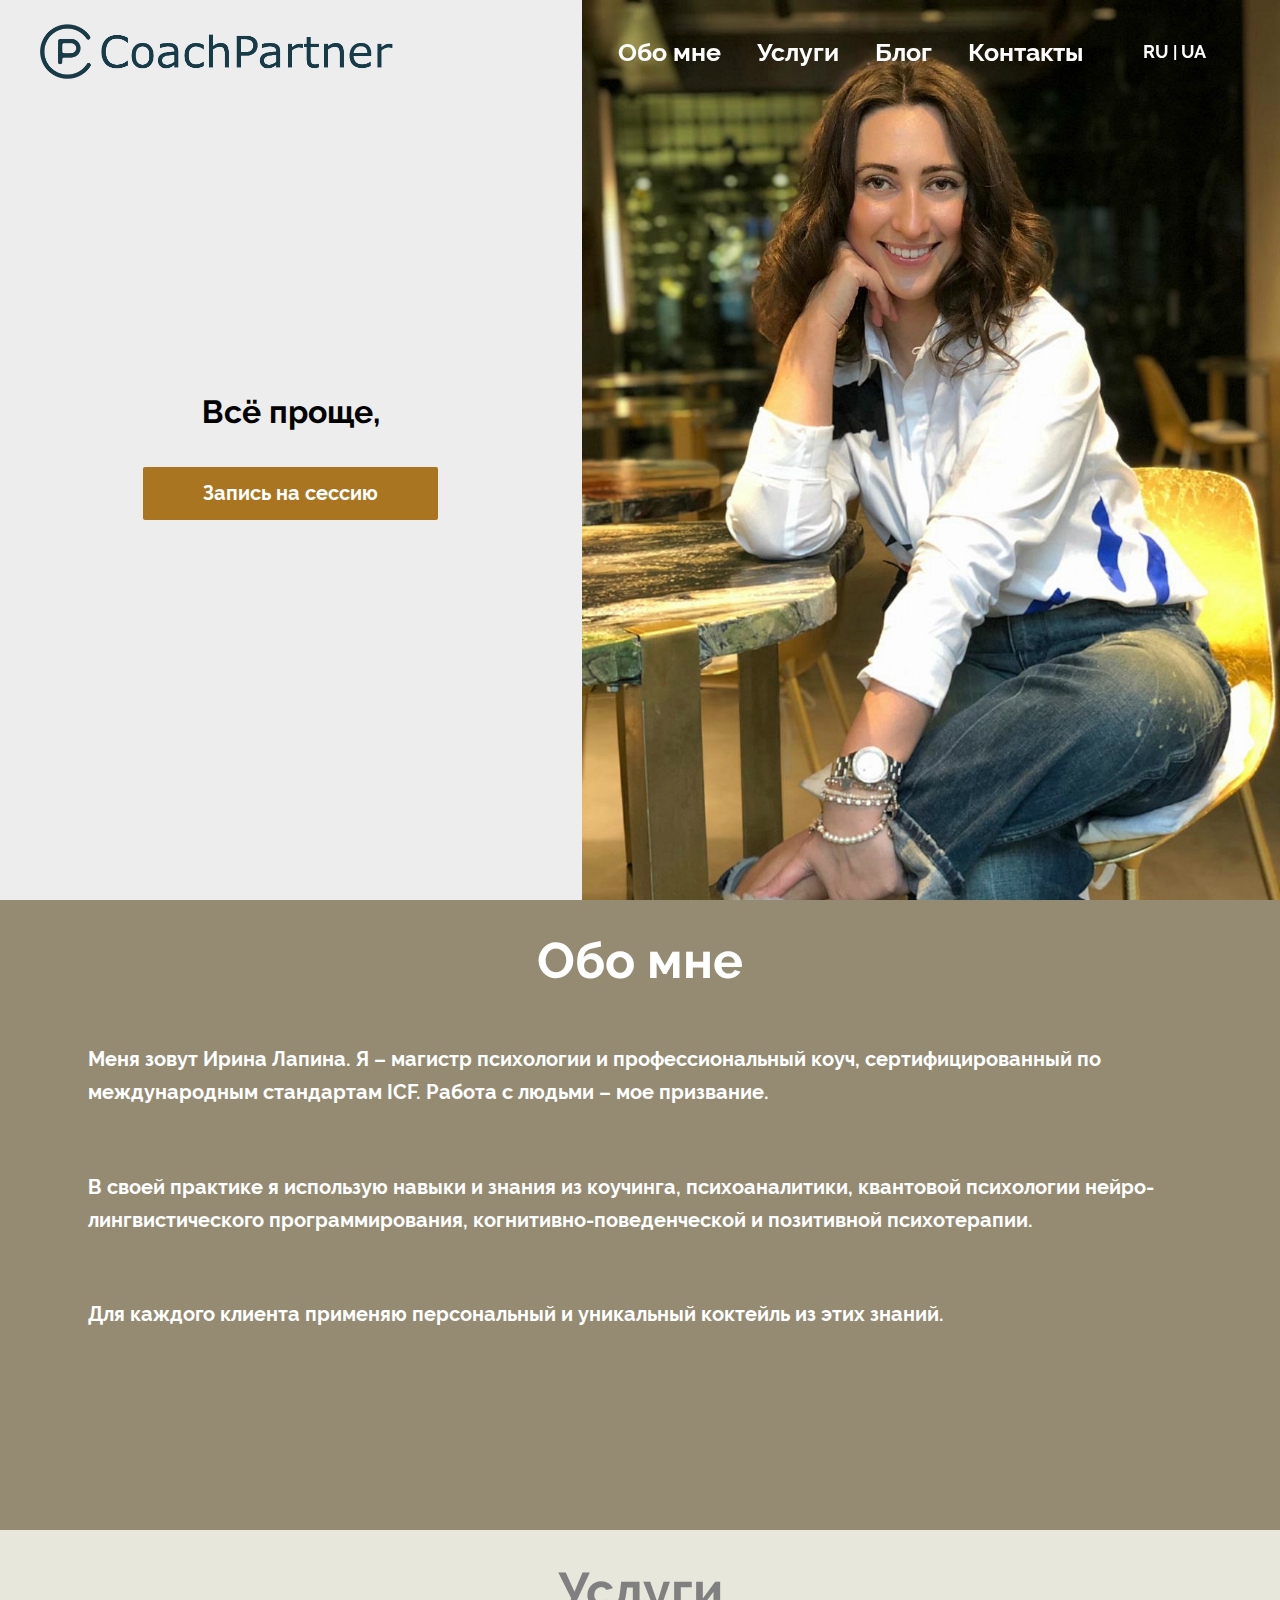
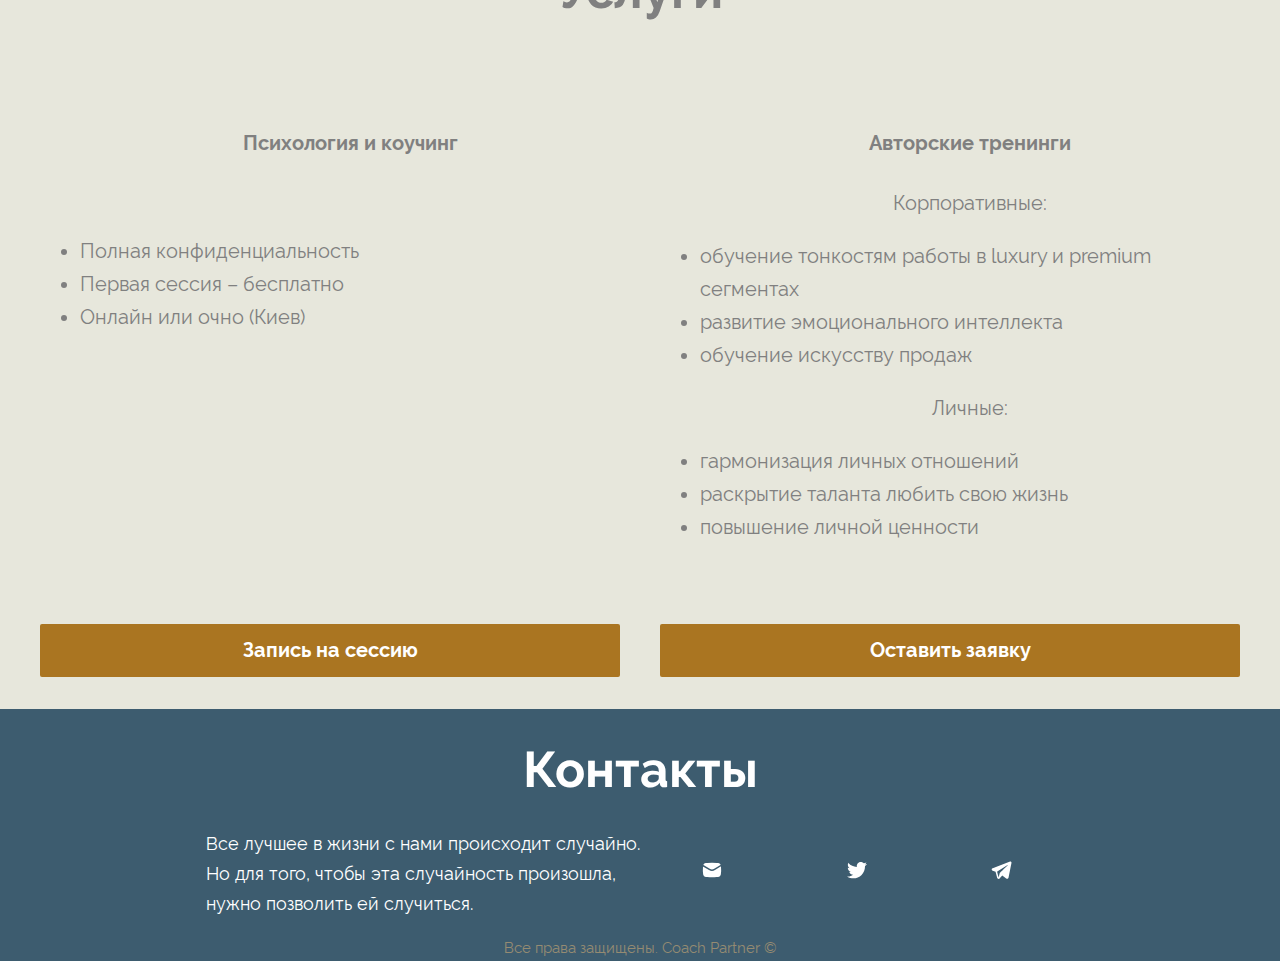
==== commit 530e1e58: "21.03" ====
--- a/index.html
+++ b/index.html
@@ -39,15 +39,17 @@
 <div class="overlay appear" id="overlay"><!--overlay appear - how to do this?-->
     <div class="overlay-content">
         <form action="" class="form grid">
-            <img class='close-button' src="img/close-button.svg" alt="">
-<!--            <div class="close-button"><img src="img/close-button.svg" width="24" height="24"></div> - Альтернативное решение для кнопки-->
-            <h3 class="form-title">Запись на бесплатную сессию </h3>
-            <label for="form-name" class="form-description">Ваше имя: </label>
-            <input id="form-name" type="text"
-                   placeholder="Иванов Иван">
-            <label for="form-interest" class="form-description">Номер телефона: </label>
-            <input id="form-interest" type="text" placeholder="+38-050-555-55-55">
-            <div class="orange-button">Оставить заявку</div>
+            <div class="title-close subitems">
+                <div><h3 class="form-title">Запись на бесплатную сессию</h3></div>
+                <div><img class='close-button' src="img/close-button.svg" alt=""></div>
+            </div>
+            <div class="form-container grid">
+                <label for="form-name" class="form-description">Ваше имя: </label>
+                <input id="form-name" type="text" placeholder="Иванов Иван">
+                <label for="form-interest" class="form-description">Номер телефона: </label>
+                <input id="form-interest" type="text" placeholder="+38-050-555-55-55">
+                <div class="orange-button">Оставить заявку</div>
+            </div>
         </form>
     </div>
 </div>
@@ -64,18 +66,11 @@
             <a href="#contacts">Контакты</a>
         </div>
         <div class="lang-menu">
-            <a href="#top">RU</a> <!--реализовать режим вкл-выкл-->
+            <a href="#top" class="active">RU</a>
             <span>|</span>
-            <a href="ua/index.html">UA</a>
+            <a href="ua/index.html" class="">UA</a>
         </div>
-        <!-- language switcher -->
-<!--        <div class="lang-menu">-->
-<!--            &lt;!&ndash;            <label class="lang_label" for="languages">Мова:</label>&ndash;&gt;-->
-<!--            <select id="languages" name="languages" onChange="window.location.href=this.value">-->
-<!--                <option value="ru" selected>ru</option>-->
-<!--                <option value="ua/index.html">ua</option>-->
-<!--                </select>-->
-<!--        </div>-->
+
         <!-- hamburger menu-->
         <div class="hamburger-menu">
             <input id="menu__toggle" type="checkbox"/>
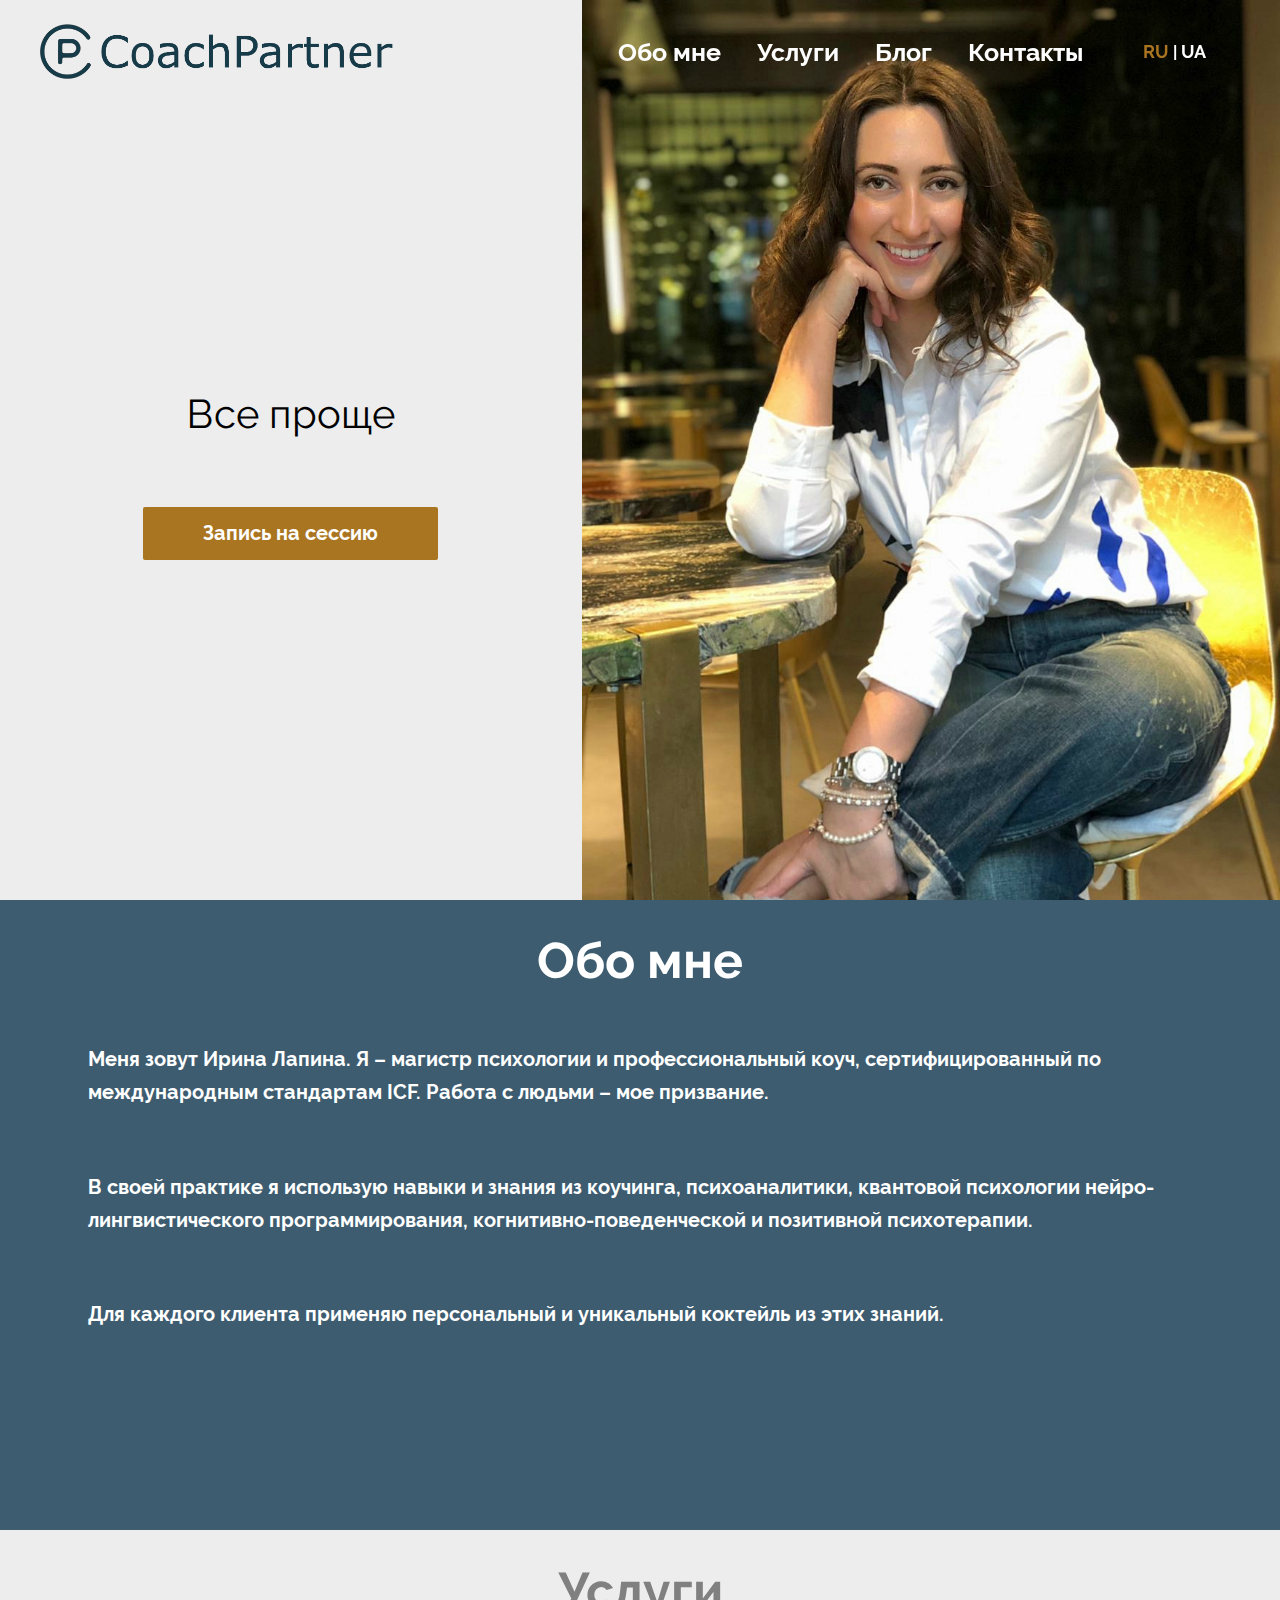
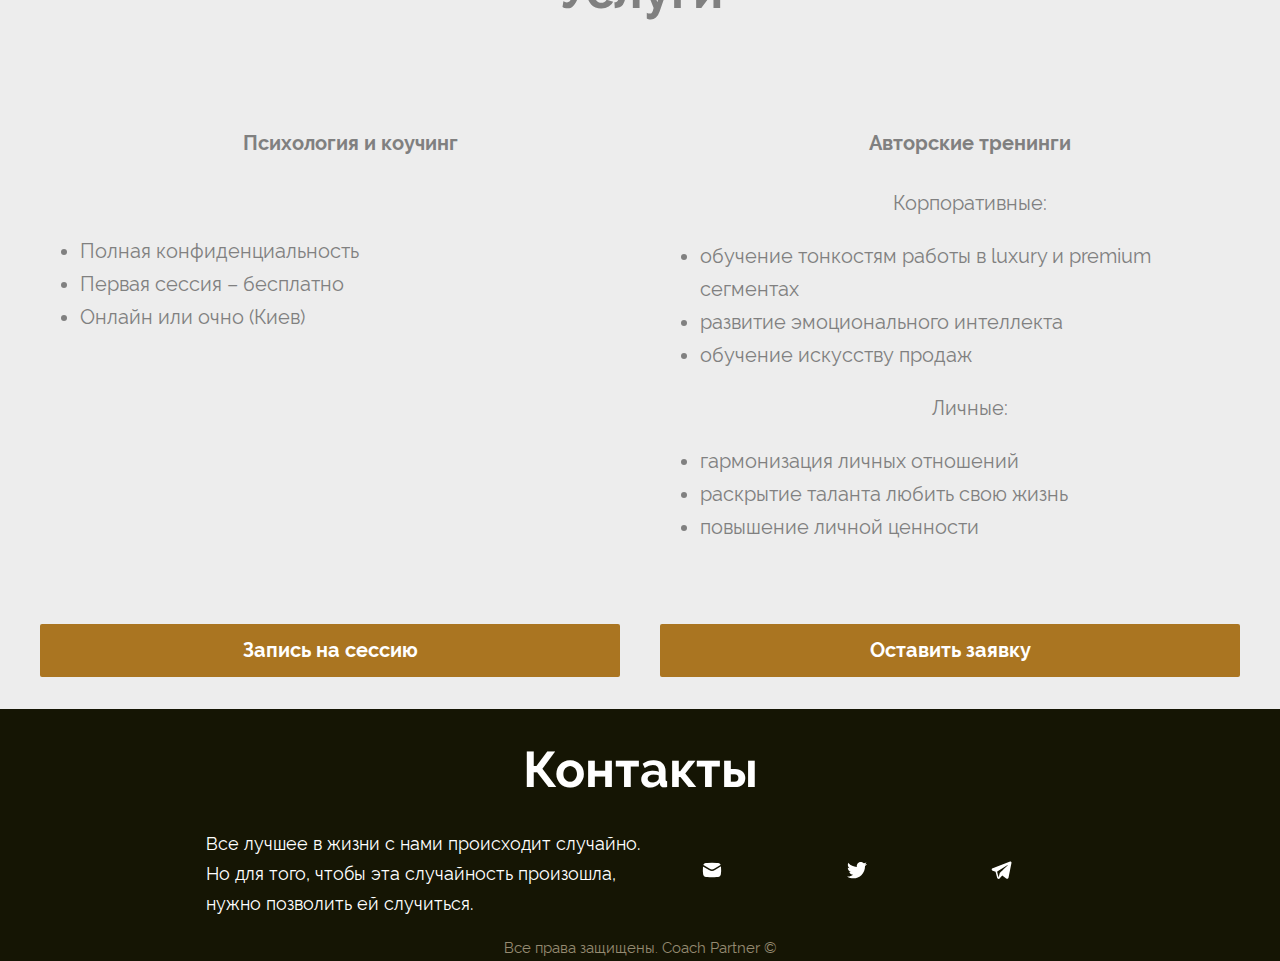
==== commit 2b0725ba: "21.03 fin" ====
--- a/index.html
+++ b/index.html
@@ -91,7 +91,7 @@
 <header class="main-header">
     <div class="container grid">
         <div class="tagline">
-            <p><span class="header-h1">Всё проще, чем кажется!</span></p>
+            <p><span class="header-h1">Все проще, чем кажется!</span></p>
             <a href="#overlay"> <!-- тут должна быть всплывающая Форма записи-->
                 <div class="orange-button">Запись на сессию</div>
             </a>
--- a/css/main.min.css
+++ b/css/main.min.css
@@ -1 +1 @@
-/*! normalize.css v7.0.0 | MIT License | github.com/necolas/normalize.css */html{line-height:1.15;-ms-text-size-adjust:100%;-webkit-text-size-adjust:100%}body{margin:0}article,aside,footer,header,nav,section{display:block}h1{font-size:2em;margin:.67em 0}figcaption,figure,main{display:block}figure{margin:1em 40px}hr{box-sizing:content-box;height:0;overflow:visible}pre{font-family:monospace,monospace;font-size:1em}a{background-color:transparent;-webkit-text-decoration-skip:objects}abbr[title]{border-bottom:none;text-decoration:underline;text-decoration:underline dotted}b,strong{font-weight:inherit}b,strong{font-weight:bolder}code,kbd,samp{font-family:monospace,monospace;font-size:1em}dfn{font-style:italic}mark{background-color:#ff0;color:#000}small{font-size:80%}sub,sup{font-size:75%;line-height:0;position:relative;vertical-align:baseline}sub{bottom:-.25em}sup{top:-.5em}audio,video{display:inline-block}audio:not([controls]){display:none;height:0}img{border-style:none}svg:not(:root){overflow:hidden}button,input,optgroup,select,textarea{font-family:sans-serif;font-size:100%;line-height:1.15;margin:0}button,input{overflow:visible}button,select{text-transform:none}[type=reset],[type=submit],button,html [type=button]{-webkit-appearance:button}[type=button]::-moz-focus-inner,[type=reset]::-moz-focus-inner,[type=submit]::-moz-focus-inner,button::-moz-focus-inner{border-style:none;padding:0}[type=button]:-moz-focusring,[type=reset]:-moz-focusring,[type=submit]:-moz-focusring,button:-moz-focusring{outline:1px dotted ButtonText}fieldset{padding:.35em .75em .625em}legend{box-sizing:border-box;color:inherit;display:table;max-width:100%;padding:0;white-space:normal}progress{display:inline-block;vertical-align:baseline}textarea{overflow:auto}[type=checkbox],[type=radio]{box-sizing:border-box;padding:0}[type=number]::-webkit-inner-spin-button,[type=number]::-webkit-outer-spin-button{height:auto}[type=search]{-webkit-appearance:textfield;outline-offset:-2px}[type=search]::-webkit-search-cancel-button,[type=search]::-webkit-search-decoration{-webkit-appearance:none}::-webkit-file-upload-button{-webkit-appearance:button;font:inherit}details,menu{display:block}summary{display:list-item}canvas{display:inline-block}template{display:none}[hidden]{display:none}@font-face{font-family:raleway;src:url(../fonts/RalewayRegular.woff) format("woff");font-display:swap}@font-face{font-family:raleway;src:url(../fonts/RalewayBold.woff) format("woff");font-weight:700;font-display:swap}*{-webkit-box-sizing:border-box;box-sizing:border-box}:after,:before{-webkit-box-sizing:border-box;box-sizing:border-box}body,html{height:100%}body{font-size:16px;min-width:320px;position:relative;line-height:1.65;font-family:raleway,sans-serif;opacity:1}.img-responsive{display:block;max-width:100%;height:auto}.text-center{text-align:center}.grid{display:grid}.orange-button{display:inline-block;border:none;color:#fff;text-decoration:none;background-color:#aa7521;padding:10px 60px;font-size:20px;font-weight:800;border-radius:2px;text-align:center;position:relative;outline:0;-webkit-transition:background-color .1s ease;-o-transition:background-color .1s ease;transition:background-color .1s ease;cursor:pointer}.orange-button:hover{background-color:#4b5a65}footer,header,section{width:100%;text-align:center;color:grey}.container{vertical-align:middle;max-width:1200px;margin:0 auto}h1,h2{margin:0}section{background-color:#ededed}.scrollTop{z-index:20;position:fixed;color:#fff;background:#555;border-radius:50%;opacity:.7;bottom:1em;right:1em;padding:13px 0;width:50px;height:50px;text-align:center;margin-bottom:13px;font-family:monospace;font-size:13px;text-decoration:none;cursor:pointer;-webkit-touch-callout:none;-webkit-user-select:none;-moz-user-select:none;-ms-user-select:none;user-select:none;-webkit-transition:.5s;-o-transition:.5s;transition:.5s}.scrollTop:hover{background:#333;opacity:.95;-webkit-transition:.5s;-o-transition:.5s;transition:.5s;-webkit-box-shadow:0 0 5px rgba(0,0,0,.5);box-shadow:0 0 5px rgba(0,0,0,.5)}.overlay{display:none;position:absolute;left:0;top:0;width:100%;height:100%;background:rgba(0,0,0,.8);overflow-y:scroll}.overlay .appear{display:block}.overlay .overlay-content{width:100%;height:100%;-webkit-box-pack:center;-webkit-justify-content:center;-ms-flex-pack:center;justify-content:center;-webkit-box-align:center;-webkit-align-items:center;-ms-flex-align:center;align-items:center}.overlay .form{width:450px;height:400px;grid-template-columns:1fr 1fr;grid-gap:1em;margin:2% auto 0;background-color:#e7e7dc;padding:1rem}.overlay .form .close-button{grid-column:1/3;margin-top:1rem;margin-left:90%;width:1.5rem;float:right;cursor:pointer;opacity:1;-webkit-box-align:end;-webkit-align-items:end;-ms-flex-align:end;align-items:end}.overlay .form .form-title{grid-column:1/3;height:1px;text-align:center;font-size:25px}.overlay .form .orange-button{grid-column:1/3}.navbar{position:fixed;top:0;z-index:10000;width:100%;line-height:2;background:rgba(0,0,0,0);-webkit-transition:all 1s ease-out;-o-transition:all 1s ease-out;transition:all 1s ease-out}.navbar .navigation{grid-template-columns:3fr 6fr 1.2fr;margin:0 auto;max-width:1200px}.navbar .navigation .hamburger-menu{display:none}.navbar .navigation .logo{background-image:url(../img/logotip.png);background-position:center;background-size:contain;background-repeat:no-repeat}.navbar .navigation .menu{padding:1.5rem 0;text-align:right;-webkit-align-content:center;-ms-flex-line-pack:center;align-content:center;-webkit-transition:all .5s ease;-o-transition:all .5s ease;transition:all .5s ease}.navbar .navigation .menu a{margin:0 1rem;font-weight:700;color:#fff;text-decoration:none;font-size:25px;-webkit-transition:all .5s ease;-o-transition:all .5s ease;transition:all .5s ease}.navbar .navigation .lang-menu{-webkit-box-align:center;-webkit-align-items:center;-ms-flex-align:center;align-items:center;text-align:right;font-weight:700;color:#fff;margin:1.1rem;padding:1rem;-webkit-transition:all .5s ease;-o-transition:all .5s ease;transition:all .5s ease}.navbar .navigation .lang-menu a{text-decoration:none;color:#fff;font-size:18px;font-weight:700;-webkit-transition:all .5s ease;-o-transition:all .5s ease;transition:all .5s ease}.navbar-onscroll{background:#e7e7dc;position:fixed;top:0;z-index:10000;width:100%;line-height:2;-webkit-transition:all .5s ease-out;-o-transition:all .5s ease-out;transition:all .5s ease-out}.navbar-onscroll .navigation{grid-template-columns:3fr 6fr 1.2fr;margin:0 auto;max-width:1200px}.navbar-onscroll .navigation .hamburger-menu{display:none}.navbar-onscroll .navigation .logo{background-image:url(../img/logotip.png);background-position:center;background-size:contain;background-repeat:no-repeat}.navbar-onscroll .navigation .menu{padding:1rem 0;text-align:right;-webkit-align-content:center;-ms-flex-line-pack:center;align-content:center;-webkit-transition:all .5s ease;-o-transition:all .5s ease;transition:all .5s ease}.navbar-onscroll .navigation .menu a{margin:0 1rem;font-weight:700;color:#153b47;text-decoration:none;font-size:20px;-webkit-transition:all .5s ease;-o-transition:all .5s ease;transition:all .5s ease}.navbar-onscroll .navigation .lang-menu{-webkit-box-align:center;-webkit-align-items:center;-ms-flex-align:center;align-items:center;text-align:right;margin:1.2rem;-webkit-transition:all .5s ease;-o-transition:all .5s ease;transition:all .5s ease}.navbar-onscroll .navigation .lang-menu a{font-weight:700;color:#153b47;text-decoration:none;font-size:18px;-webkit-transition:all .5s ease;-o-transition:all .5s ease;transition:all .5s ease}.main-header{background:#ededed;min-height:100vh}.main-header .container{grid-template-columns:1fr 1.2fr;grid-auto-rows:100vh;max-width:none}.main-header .container .tagline{-webkit-align-self:center;-ms-flex-item-align:center;align-self:center}.main-header .container .tagline .header-h1{color:#000;margin:0 auto 0;font-size:2rem;text-align:center;line-height:1;font-weight:700}.main-header .container .tagline .orange-button{margin-top:20px}.main-header .container .header-content{background-image:url(../img/Lapina.jpg);background-size:cover;background-position:top;background-repeat:no-repeat}.about{background:#958b72;min-height:70vh}.about .container h2{color:#fff;padding-top:20px;border-width:5px;font-size:50px}.about .container p{color:#fff;font-size:20px;font-weight:600;text-align:left;padding:1.3rem 3rem}.services{background-color:#e7e7dc}.services .services-title{font-size:50px;padding-top:20px;padding-bottom:3rem}.services .container{grid-template-columns:1fr 1fr;grid-template-rows:auto;grid-gap:2em;font-size:20px;padding-bottom:2rem}.services .container .psycho-couching{text-align:center}.services .container .psycho-couching h4{padding-bottom:3rem}.services .container .psycho-couching li{text-align:left}.services .container .autor-training{text-align:center;list-style-type:disc}.services .container .autor-training li{text-align:left}.contacts{color:#fff;background-color:#3d5c6f}.contacts h2{color:#fff;padding-top:20px;border-width:5px;font-size:50px}.contacts .container{grid-template-columns:1fr 1fr}.contacts .container .contacts__text{font-size:18px;font-weight:500;text-align:left}.contacts .container .contacts__icons{grid-template-columns:1fr 1fr 1fr;align-self:center}.contacts .footer-copy{color:#958b72;font-size:15px}@-webkit-keyframes blink{from,to{color:transparent}50%{color:#fff}}@keyframes blink{from,to{color:transparent}50%{color:#fff}}@media only screen and (max-width:1200px){.main-header{line-height:1}.main-header .header-content .header-h1{font-size:3rem}.main-header .header-content .blinking-cursor{font-size:3rem}}@media only screen and (max-width:992px){.navbar .navigation .menu{padding:2rem 0}.navbar .navigation .menu a{font-size:1rem}.main-header .header-content .header-h1{font-size:2.5rem}.main-header .header-content .blinking-cursor{font-size:2.5rem}.team .container{grid-template-columns:.5fr 2fr;grid-gap:2rem;padding:4rem 5% 2rem}.team .container .team__picture{height:10rem;width:10rem}.team .container .team__picture img{width:10rem}.team .container .team__description h3{line-height:1.3}.team .container .team__description h5{font-size:1.2rem}.team .container .team__description .team__social{margin-left:-10px}.team .container .bio{grid-column:1/3;padding-left:50px}.team .container .bio li{margin-left:-31px}.contacts .container{display:block;padding:0 5%}.contacts .container .contacts__title{grid-column:1}}@media only screen and (max-width:768px){.navbar .navigation{grid-template-columns:1fr 6fr 1fr}.navbar .navigation .logo{font-size:20px;padding:1rem 0 0 0}.navbar .navigation .menu{padding:1.3rem 0}.navbar .navigation .menu a{font-size:12px;margin:0 .5rem}.navbar .navigation .lang-menu{padding:0;margin:1.3rem .5rem 0 0}.navbar-onscroll .navigation{grid-template-columns:1fr 6fr 1fr}.navbar-onscroll .navigation .logo{font-size:20px;padding:.7rem 0 0 0}.navbar-onscroll .navigation .menu{padding:1rem 0}.navbar-onscroll .navigation .menu a{font-size:12px;margin:0 .5rem}.navbar-onscroll .navigation .lang-menu{margin:1rem .5rem 0 0}.main-header .header-content{margin-top:100px}.main-header .header-content .header-h1{font-size:1.6rem}.about .container p{font-size:20px}.team .container{grid-template-columns:1fr}.team .container .team__title{grid-column:1/2;text-align:center}.team .container .team__description .team__social{-webkit-box-pack:center;-webkit-justify-content:center;-ms-flex-pack:center;justify-content:center}.team .container .team__description h3,.team .container .team__description h5{text-align:center}.team .container .team__picture{margin:0 auto;width:18rem;height:18rem}.team .container .team__picture img{width:18rem}.team .container .bio{grid-column:1/1}}@media only screen and (max-width:480px){.scrollTop{bottom:5em}.navbar{top:auto;bottom:0;padding-bottom:1rem}.navbar .navigation .menu{display:none}.navbar .navigation .lang-menu{grid-column:2/3;text-align:center}.navbar .navigation .hamburger-menu{display:block}.navbar-onscroll{top:auto;bottom:0;padding-bottom:1rem}.navbar-onscroll .navigation .logo{padding-top:1rem}.navbar-onscroll .navigation .menu{display:none}.navbar-onscroll .navigation .lang-menu{grid-column:2/3;text-align:center;padding:.3rem 0 0 0}.navbar-onscroll .navigation .hamburger-menu{display:block}.main-header .header-content .header-h1{font-size:1.2rem}.about .container p{font-size:14px}.contacts{padding-bottom:50px}}@media only screen and (max-width:320px){.main-header .header-content .header-h1{font-size:1.1rem}}+/*! normalize.css v7.0.0 | MIT License | github.com/necolas/normalize.css */html{line-height:1.15;-ms-text-size-adjust:100%;-webkit-text-size-adjust:100%}body{margin:0}article,aside,footer,header,nav,section{display:block}h1{font-size:2em;margin:.67em 0}figcaption,figure,main{display:block}figure{margin:1em 40px}hr{box-sizing:content-box;height:0;overflow:visible}pre{font-family:monospace,monospace;font-size:1em}a{background-color:transparent;-webkit-text-decoration-skip:objects}abbr[title]{border-bottom:none;text-decoration:underline;text-decoration:underline dotted}b,strong{font-weight:inherit}b,strong{font-weight:bolder}code,kbd,samp{font-family:monospace,monospace;font-size:1em}dfn{font-style:italic}mark{background-color:#ff0;color:#000}small{font-size:80%}sub,sup{font-size:75%;line-height:0;position:relative;vertical-align:baseline}sub{bottom:-.25em}sup{top:-.5em}audio,video{display:inline-block}audio:not([controls]){display:none;height:0}img{border-style:none}svg:not(:root){overflow:hidden}button,input,optgroup,select,textarea{font-family:sans-serif;font-size:100%;line-height:1.15;margin:0}button,input{overflow:visible}button,select{text-transform:none}[type=reset],[type=submit],button,html [type=button]{-webkit-appearance:button}[type=button]::-moz-focus-inner,[type=reset]::-moz-focus-inner,[type=submit]::-moz-focus-inner,button::-moz-focus-inner{border-style:none;padding:0}[type=button]:-moz-focusring,[type=reset]:-moz-focusring,[type=submit]:-moz-focusring,button:-moz-focusring{outline:1px dotted ButtonText}fieldset{padding:.35em .75em .625em}legend{box-sizing:border-box;color:inherit;display:table;max-width:100%;padding:0;white-space:normal}progress{display:inline-block;vertical-align:baseline}textarea{overflow:auto}[type=checkbox],[type=radio]{box-sizing:border-box;padding:0}[type=number]::-webkit-inner-spin-button,[type=number]::-webkit-outer-spin-button{height:auto}[type=search]{-webkit-appearance:textfield;outline-offset:-2px}[type=search]::-webkit-search-cancel-button,[type=search]::-webkit-search-decoration{-webkit-appearance:none}::-webkit-file-upload-button{-webkit-appearance:button;font:inherit}details,menu{display:block}summary{display:list-item}canvas{display:inline-block}template{display:none}[hidden]{display:none}@font-face{font-family:raleway;src:url(../fonts/RalewayRegular.woff) format("woff");font-display:swap}@font-face{font-family:raleway;src:url(../fonts/RalewayBold.woff) format("woff");font-weight:700;font-display:swap}*{-webkit-box-sizing:border-box;box-sizing:border-box}:after,:before{-webkit-box-sizing:border-box;box-sizing:border-box}body,html{height:100%}body{font-size:16px;min-width:320px;position:relative;line-height:1.65;font-family:raleway,sans-serif;opacity:1}.img-responsive{display:block;max-width:100%;height:auto}.text-center{text-align:center}.grid{display:grid}.orange-button{display:inline-block;border:none;color:#fff;text-decoration:none;background-color:#aa7521;padding:10px 60px;font-size:20px;font-weight:800;border-radius:2px;text-align:center;position:relative;outline:0;-webkit-transition:background-color .1s ease;-o-transition:background-color .1s ease;transition:background-color .1s ease;cursor:pointer}.orange-button:hover{background-color:#4b5a65}footer,header,section{width:100%;text-align:center;color:grey}.container{vertical-align:middle;max-width:1200px;margin:0 auto}h1,h2{margin:0}section{background-color:#ededed}.scrollTop{z-index:20;position:fixed;color:#fff;background:#555;border-radius:50%;opacity:.7;bottom:1em;right:1em;padding:13px 0;width:50px;height:50px;text-align:center;margin-bottom:13px;font-family:monospace;font-size:13px;text-decoration:none;cursor:pointer;-webkit-touch-callout:none;-webkit-user-select:none;-moz-user-select:none;-ms-user-select:none;user-select:none;-webkit-transition:.5s;-o-transition:.5s;transition:.5s}.scrollTop:hover{background:#333;opacity:.95;-webkit-transition:.5s;-o-transition:.5s;transition:.5s;-webkit-box-shadow:0 0 5px rgba(0,0,0,.5);box-shadow:0 0 5px rgba(0,0,0,.5)}.active{color:#aa7521}.overlay{display:none;position:absolute;left:0;top:0;width:100%;height:100%;background:rgba(0,0,0,.8);overflow-y:scroll}.overlay .appear{display:block}.overlay .overlay-content{width:100%;height:100%;-webkit-box-pack:center;-webkit-justify-content:center;-ms-flex-pack:center;justify-content:center;-webkit-box-align:center;-webkit-align-items:center;-ms-flex-align:center;align-items:center}.overlay .form{display:grid;grid-auto-rows:-webkit-max-content;grid-auto-rows:max-content;z-index:30000;position:fixed;width:450px;height:300px;top:50%;left:50%;-webkit-transform:translate(-50%,-50%);-ms-transform:translate(-50%,-50%);transform:translate(-50%,-50%);background-color:#e7e7dc;padding:1rem;opacity:1;font-weight:700;text-align:center}.overlay .form .title-close{display:grid;grid-template-columns:3fr .5fr}.overlay .form .title-close .form-title{text-align:right;-webkit-align-content:center;-ms-flex-line-pack:center;align-content:center}.overlay .form .title-close .close-button{margin-top:.5rem;width:.9rem;float:right;cursor:pointer;opacity:1}.overlay .form .form-container{grid-template-columns:1fr 1fr;grid-gap:2em}.overlay .form .form-container .form-title{grid-column:1/3;height:1px;text-align:center;font-size:25px;line-height:0;grid-auto-rows:-webkit-max-content;grid-auto-rows:max-content}.overlay .form .orange-button{grid-column:1/3;align-self:center;width:210px;height:60px;padding:1rem;margin-left:25%}.navbar{position:fixed;top:0;z-index:10000;width:100%;line-height:2;background:rgba(0,0,0,0);-webkit-transition:all 1s ease-out;-o-transition:all 1s ease-out;transition:all 1s ease-out}.navbar .navigation{grid-template-columns:3fr 6fr 1.2fr;margin:0 auto;max-width:1200px}.navbar .navigation .hamburger-menu{display:none}.navbar .navigation .logo{background-image:url(../img/logotip.png);background-position:center;background-size:contain;background-repeat:no-repeat}.navbar .navigation .menu{padding:1.5rem 0;text-align:right;-webkit-align-content:center;-ms-flex-line-pack:center;align-content:center;-webkit-transition:all .5s ease;-o-transition:all .5s ease;transition:all .5s ease}.navbar .navigation .menu a{margin:0 1rem;font-weight:700;color:#fff;text-decoration:none;font-size:25px;-webkit-transition:all .5s ease;-o-transition:all .5s ease;transition:all .5s ease}.navbar .navigation .menu a:hover{color:#aa7521;-webkit-transition:all .5s ease;-o-transition:all .5s ease;transition:all .5s ease}.navbar .navigation .menu a:active{color:#aa7521;-webkit-transition:all .5s ease;-o-transition:all .5s ease;transition:all .5s ease}.navbar .navigation .lang-menu{-webkit-box-align:center;-webkit-align-items:center;-ms-flex-align:center;align-items:center;text-align:right;font-weight:700;color:#fff;margin:1.1rem;padding:1rem;-webkit-transition:all .5s ease;-o-transition:all .5s ease;transition:all .5s ease}.navbar .navigation .lang-menu .active{color:#aa7521}.navbar .navigation .lang-menu a{text-decoration:none;color:#fff;font-size:18px;font-weight:700;-webkit-transition:all .5s ease;-o-transition:all .5s ease;transition:all .5s ease}.navbar .navigation .lang-menu a:hover{color:#aa7521;-webkit-transition:all .5s ease;-o-transition:all .5s ease;transition:all .5s ease}.navbar .navigation .lang-menu a:active{color:#aa7521;-webkit-transition:all .5s ease;-o-transition:all .5s ease;transition:all .5s ease}.navbar-onscroll{background:#e7e7dc;position:fixed;top:0;z-index:10000;width:100%;line-height:2;-webkit-transition:all .5s ease-out;-o-transition:all .5s ease-out;transition:all .5s ease-out}.navbar-onscroll .navigation{grid-template-columns:3fr 6fr 1.2fr;margin:0 auto;max-width:1200px}.navbar-onscroll .navigation .hamburger-menu{display:none}.navbar-onscroll .navigation .logo{background-image:url(../img/logotip.png);background-position:center;background-size:contain;background-repeat:no-repeat}.navbar-onscroll .navigation .menu{padding:1rem 0;text-align:right;-webkit-align-content:center;-ms-flex-line-pack:center;align-content:center;-webkit-transition:all .5s ease;-o-transition:all .5s ease;transition:all .5s ease}.navbar-onscroll .navigation .menu a{margin:0 1rem;font-weight:700;color:#153b47;text-decoration:none;font-size:20px;-webkit-transition:all .5s ease;-o-transition:all .5s ease;transition:all .5s ease}.navbar-onscroll .navigation .menu a:hover{color:#aa7521;-webkit-transition:all .5s ease;-o-transition:all .5s ease;transition:all .5s ease}.navbar-onscroll .navigation .menu a:active{color:#aa7521;-webkit-transition:all .5s ease;-o-transition:all .5s ease;transition:all .5s ease}.navbar-onscroll .navigation .lang-menu{-webkit-box-align:center;-webkit-align-items:center;-ms-flex-align:center;align-items:center;text-align:right;margin:1.2rem;-webkit-transition:all .5s ease;-o-transition:all .5s ease;transition:all .5s ease}.navbar-onscroll .navigation .lang-menu .active{color:#aa7521}.navbar-onscroll .navigation .lang-menu a{font-weight:700;color:#153b47;text-decoration:none;font-size:18px;-webkit-transition:all .5s ease;-o-transition:all .5s ease;transition:all .5s ease}.navbar-onscroll .navigation .lang-menu a:hover{color:#aa7521;-webkit-transition:all .5s ease;-o-transition:all .5s ease;transition:all .5s ease}.navbar-onscroll .navigation .lang-menu a:active{color:#aa7521;-webkit-transition:all .5s ease;-o-transition:all .5s ease;transition:all .5s ease}.main-header{background:#ededed;min-height:100vh}.main-header .container{grid-template-columns:1fr 1.2fr;grid-auto-rows:100vh;max-width:none}.main-header .container .tagline{-webkit-align-self:center;-ms-flex-item-align:center;align-self:center;font-size:40px;color:#000}.main-header .container .tagline .orange-button{margin-top:20px}.main-header .container .header-content{background-image:url(../img/Lapina.jpg);background-size:cover;background-position:top;background-repeat:no-repeat}.about{background:#3d5c6f;min-height:70vh}.about .container h2{color:#fff;padding-top:20px;border-width:5px;font-size:50px}.about .container p{color:#fff;font-size:20px;font-weight:600;text-align:left;padding:1.3rem 3rem}.services{background-color:#ededed}.services .services-title{font-size:50px;padding-top:20px;padding-bottom:3rem}.services .container{grid-template-columns:1fr 1fr;grid-template-rows:auto;grid-gap:2em;font-size:20px;padding-bottom:2rem}.services .container .psycho-couching{text-align:center}.services .container .psycho-couching h4{padding-bottom:3rem}.services .container .psycho-couching li{text-align:left}.services .container .autor-training{text-align:center;list-style-type:disc}.services .container .autor-training li{text-align:left}.contacts{color:#fff;background-color:#151504}.contacts h2{color:#fff;padding-top:20px;border-width:5px;font-size:50px}.contacts .container{grid-template-columns:1fr 1fr}.contacts .container .contacts__text{font-size:18px;font-weight:500;text-align:left}.contacts .container .contacts__icons{grid-template-columns:1fr 1fr 1fr;align-self:center}.contacts .footer-copy{color:#958b72;font-size:15px}@-webkit-keyframes blink{from,to{color:transparent}50%{color:#fff}}@keyframes blink{from,to{color:transparent}50%{color:#fff}}@media only screen and (max-width:1200px){.main-header{line-height:1}.main-header .header-content .header-h1{font-size:3rem}.main-header .header-content .blinking-cursor{font-size:3rem}}@media only screen and (max-width:992px){.navbar .navigation .menu{padding:2rem 0}.navbar .navigation .menu a{font-size:1rem}.main-header .header-content .header-h1{font-size:2.5rem}.main-header .header-content .blinking-cursor{font-size:2.5rem}.team .container{grid-template-columns:.5fr 2fr;grid-gap:2rem;padding:4rem 5% 2rem}.team .container .team__picture{height:10rem;width:10rem}.team .container .team__picture img{width:10rem}.team .container .team__description h3{line-height:1.3}.team .container .team__description h5{font-size:1.2rem}.team .container .team__description .team__social{margin-left:-10px}.team .container .bio{grid-column:1/3;padding-left:50px}.team .container .bio li{margin-left:-31px}.contacts .container{display:block;padding:0 5%}.contacts .container .contacts__title{grid-column:1}}@media only screen and (max-width:768px){.navbar .navigation{grid-template-columns:1fr 6fr 1fr}.navbar .navigation .logo{font-size:20px;padding:1rem 0 0 0}.navbar .navigation .menu{padding:1.3rem 0}.navbar .navigation .menu a{font-size:12px;margin:0 .5rem}.navbar .navigation .lang-menu{padding:0;margin:1.3rem .5rem 0 0}.navbar-onscroll .navigation{grid-template-columns:1fr 6fr 1fr}.navbar-onscroll .navigation .logo{font-size:20px;padding:.7rem 0 0 0}.navbar-onscroll .navigation .menu{padding:1rem 0}.navbar-onscroll .navigation .menu a{font-size:12px;margin:0 .5rem}.navbar-onscroll .navigation .lang-menu{margin:1rem .5rem 0 0}.main-header .header-content{margin-top:100px}.main-header .header-content .header-h1{font-size:1.6rem}.about .container p{font-size:20px}.team .container{grid-template-columns:1fr}.team .container .team__title{grid-column:1/2;text-align:center}.team .container .team__description .team__social{-webkit-box-pack:center;-webkit-justify-content:center;-ms-flex-pack:center;justify-content:center}.team .container .team__description h3,.team .container .team__description h5{text-align:center}.team .container .team__picture{margin:0 auto;width:18rem;height:18rem}.team .container .team__picture img{width:18rem}.team .container .bio{grid-column:1/1}}@media only screen and (max-width:480px){.scrollTop{bottom:5em}.navbar{top:auto;bottom:0;padding-bottom:1rem}.navbar .navigation .menu{display:none}.navbar .navigation .lang-menu{grid-column:2/3;text-align:center}.navbar .navigation .hamburger-menu{display:block}.navbar-onscroll{top:auto;bottom:0;padding-bottom:1rem}.navbar-onscroll .navigation .logo{padding-top:1rem}.navbar-onscroll .navigation .menu{display:none}.navbar-onscroll .navigation .lang-menu{grid-column:2/3;text-align:center;padding:.3rem 0 0 0}.navbar-onscroll .navigation .hamburger-menu{display:block}.main-header .header-content .header-h1{font-size:1.2rem}.about .container p{font-size:14px}.contacts{padding-bottom:50px}}@media only screen and (max-width:320px){.main-header .header-content .header-h1{font-size:1.1rem}}